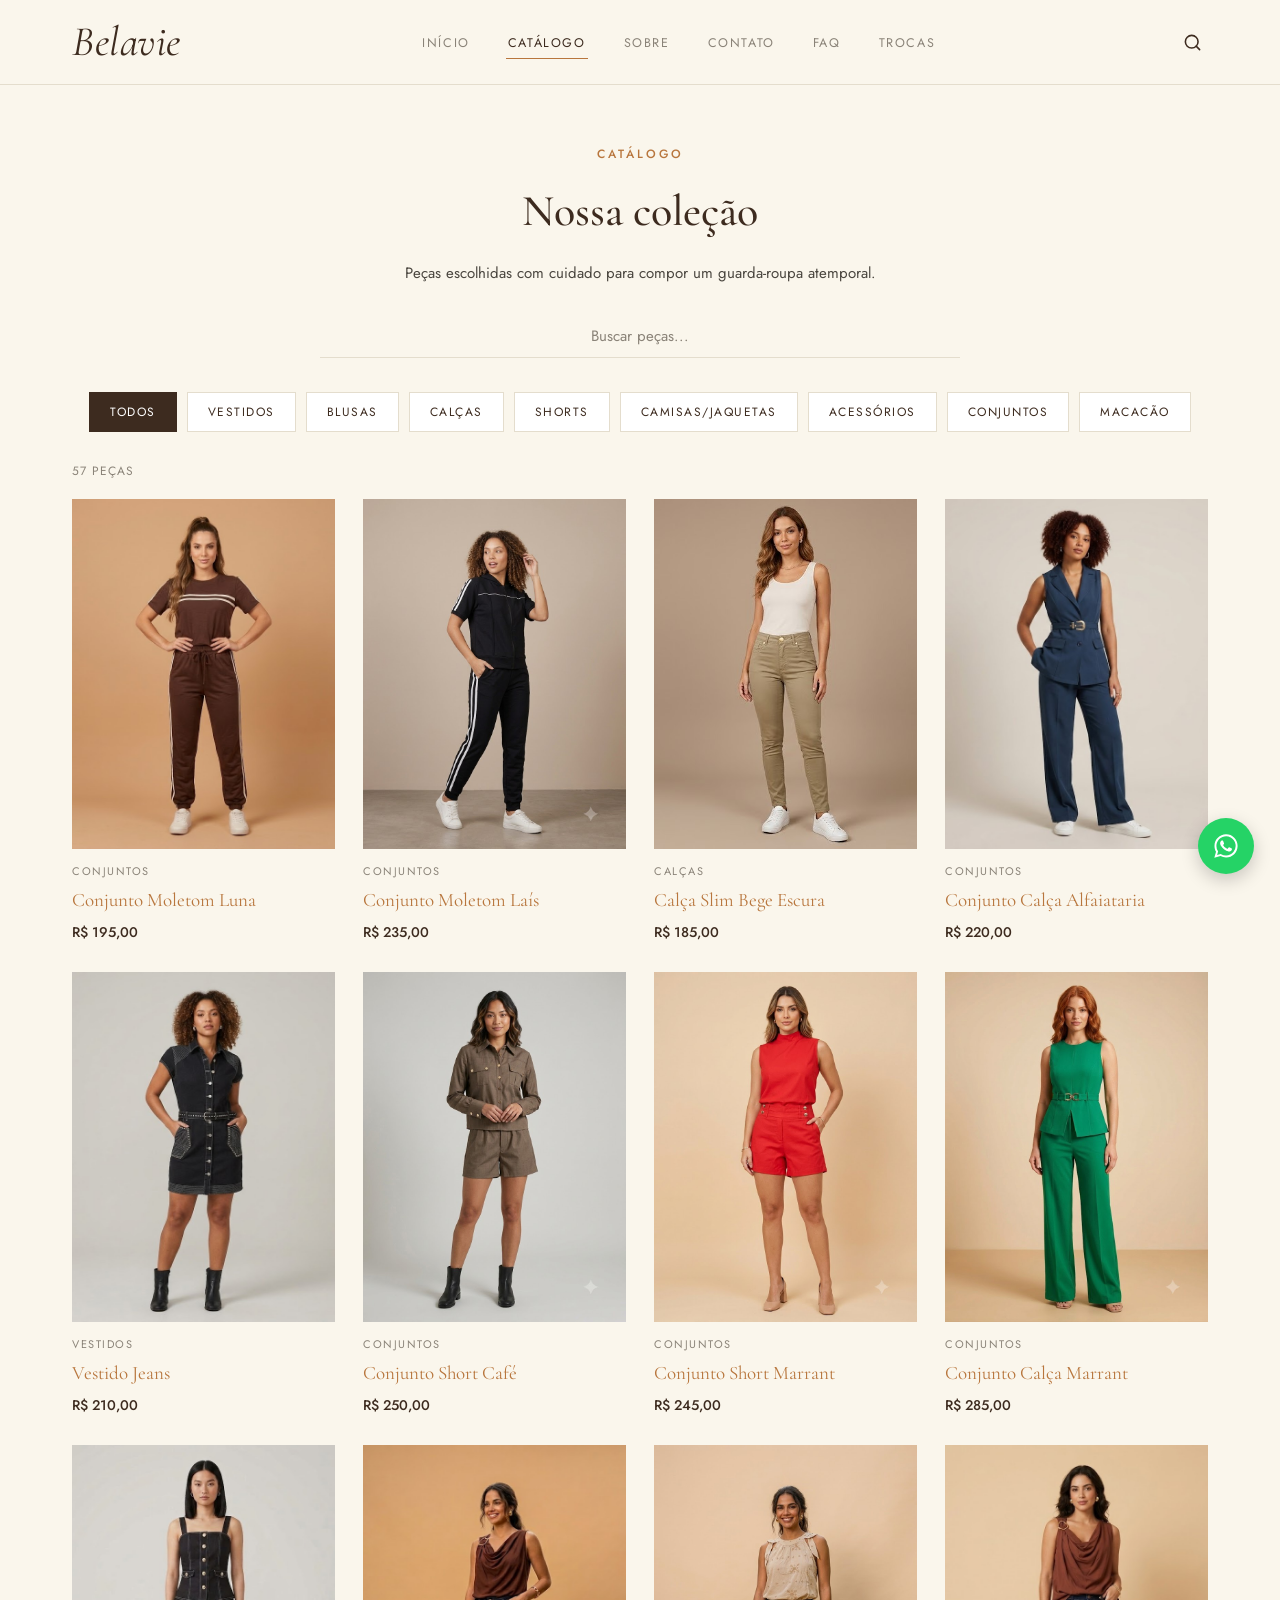
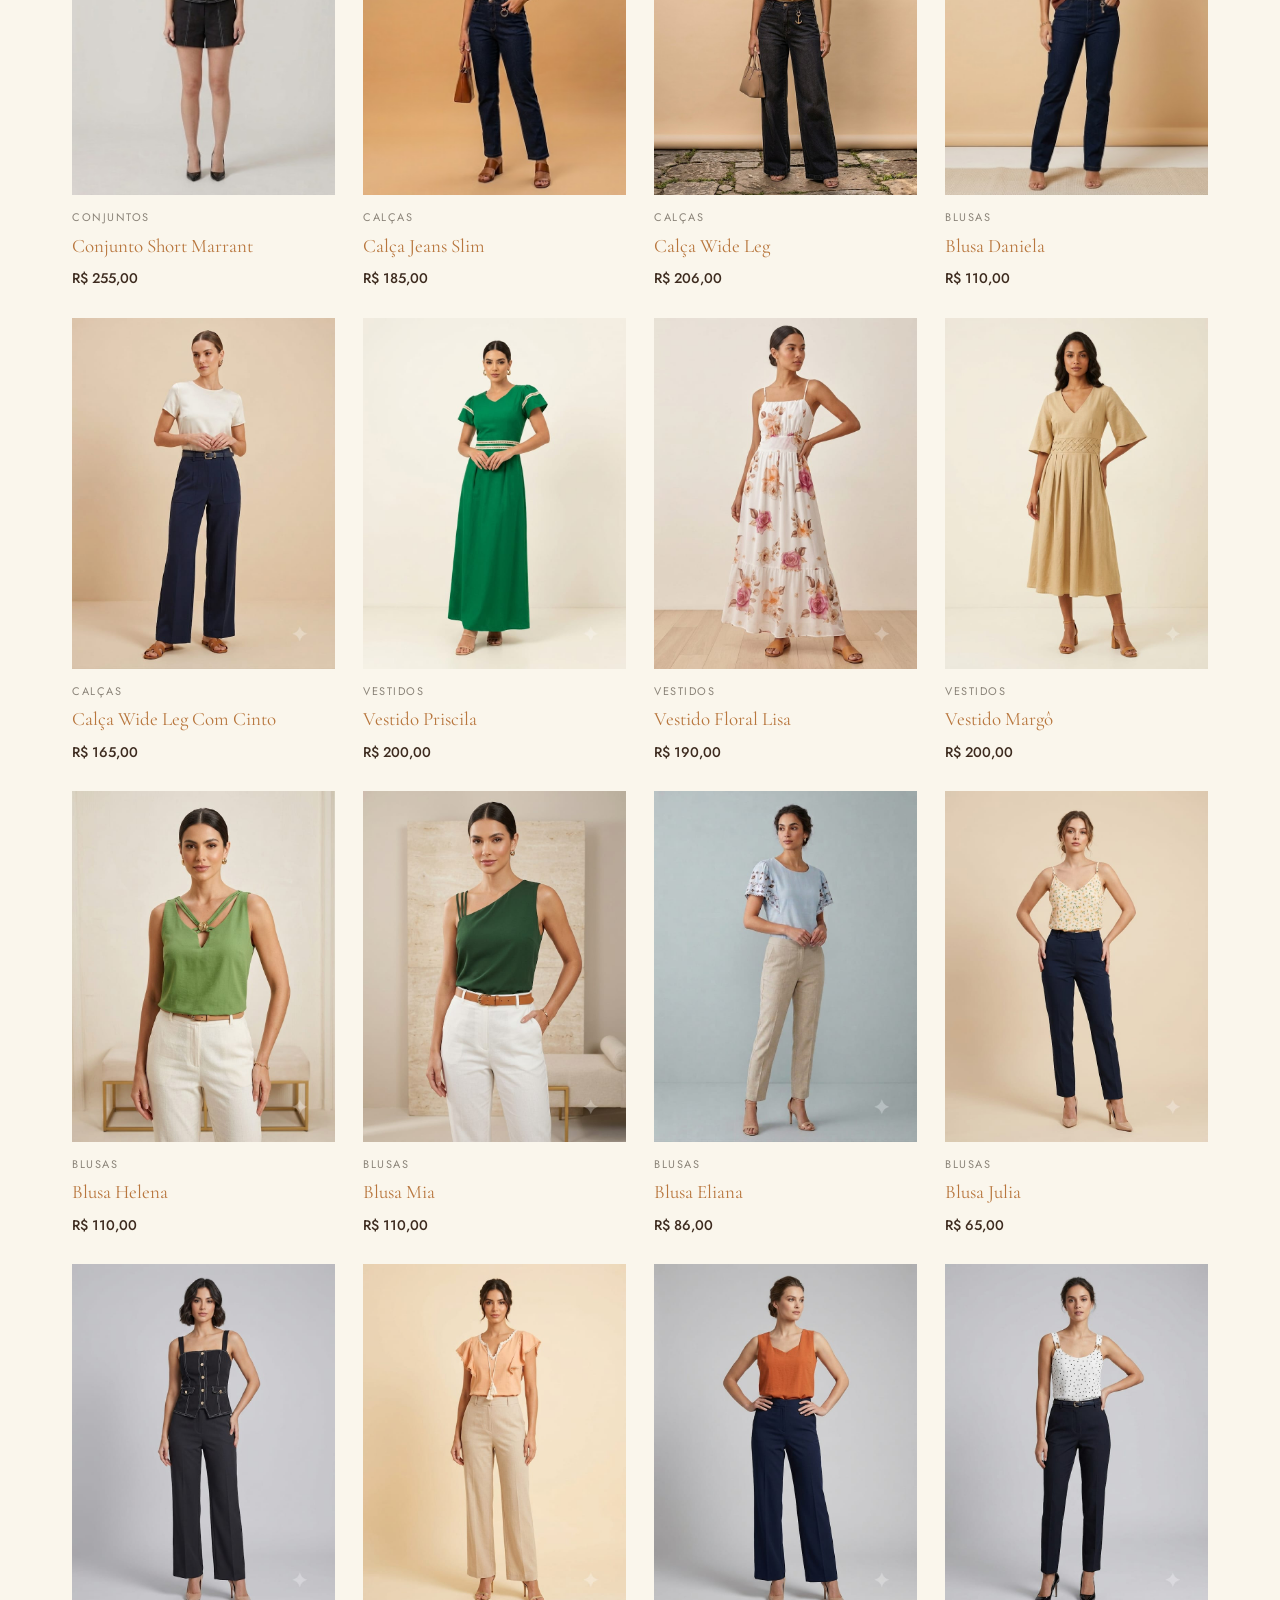
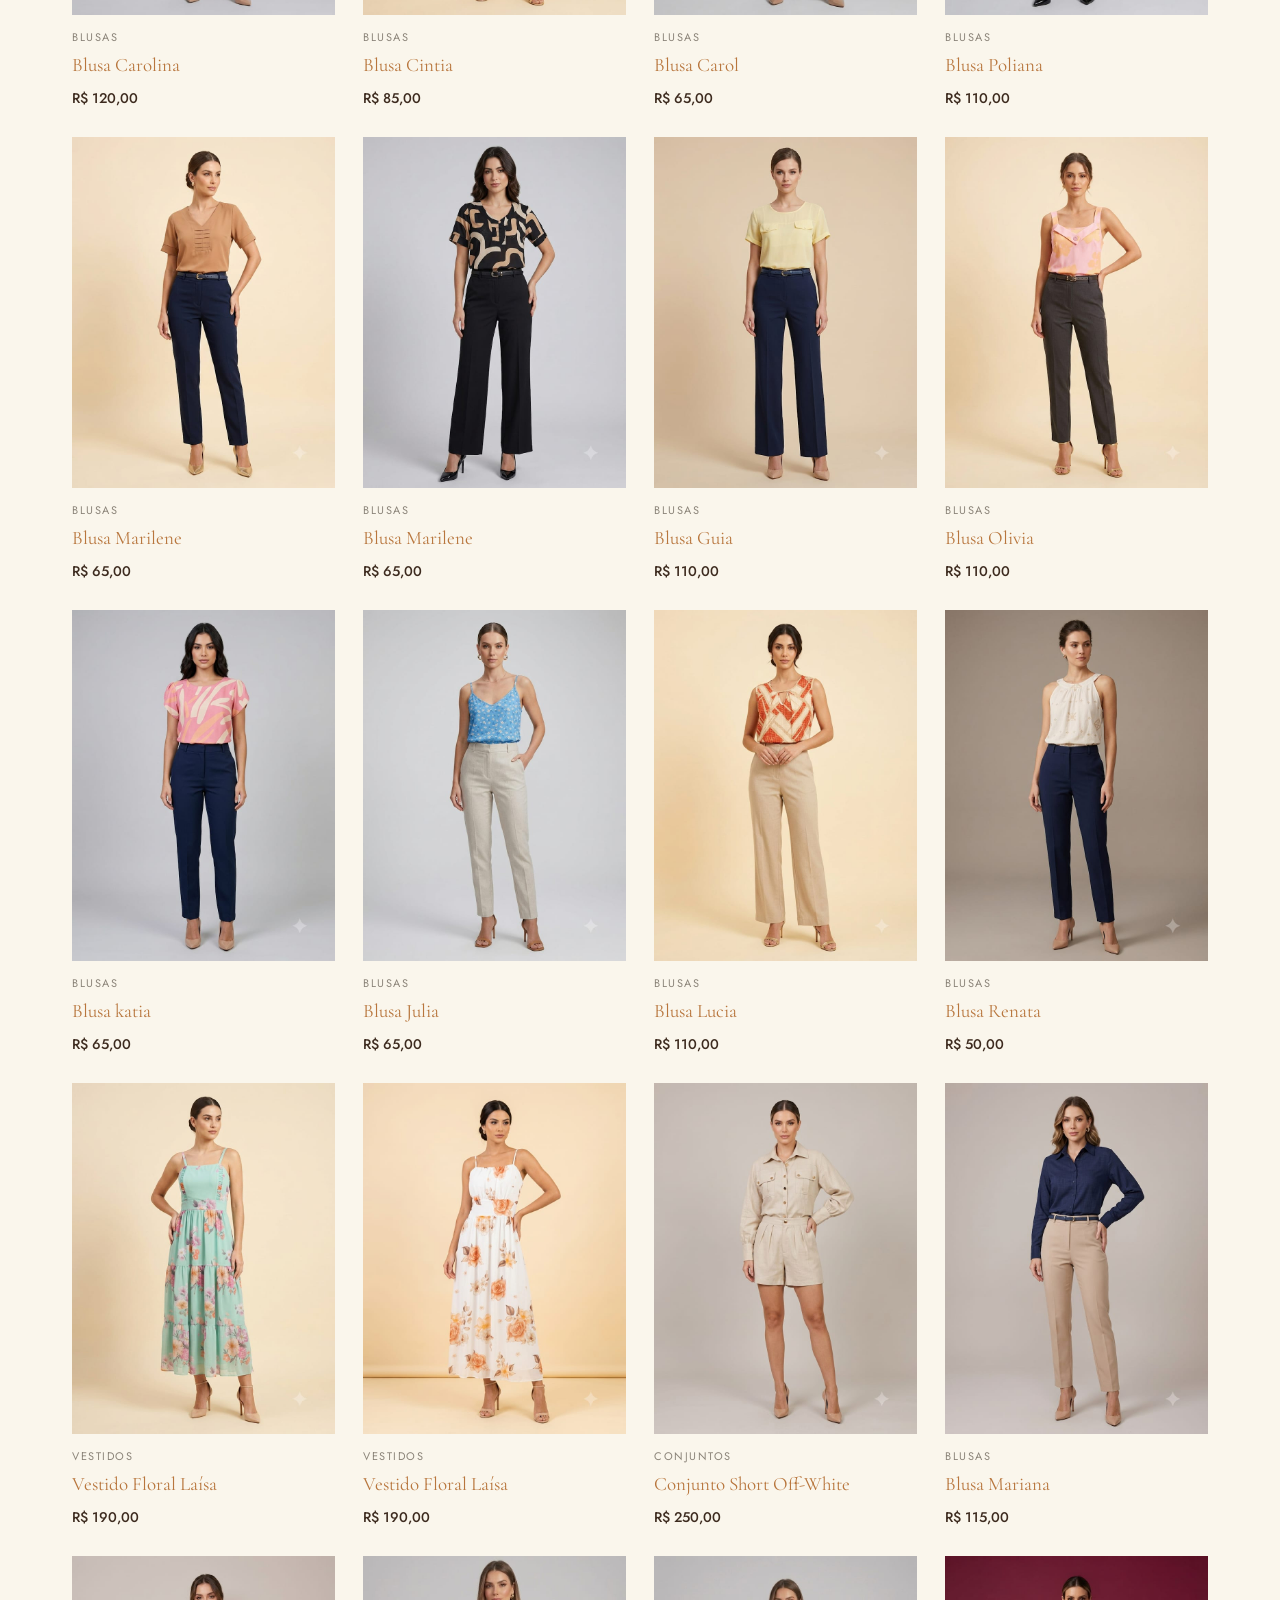
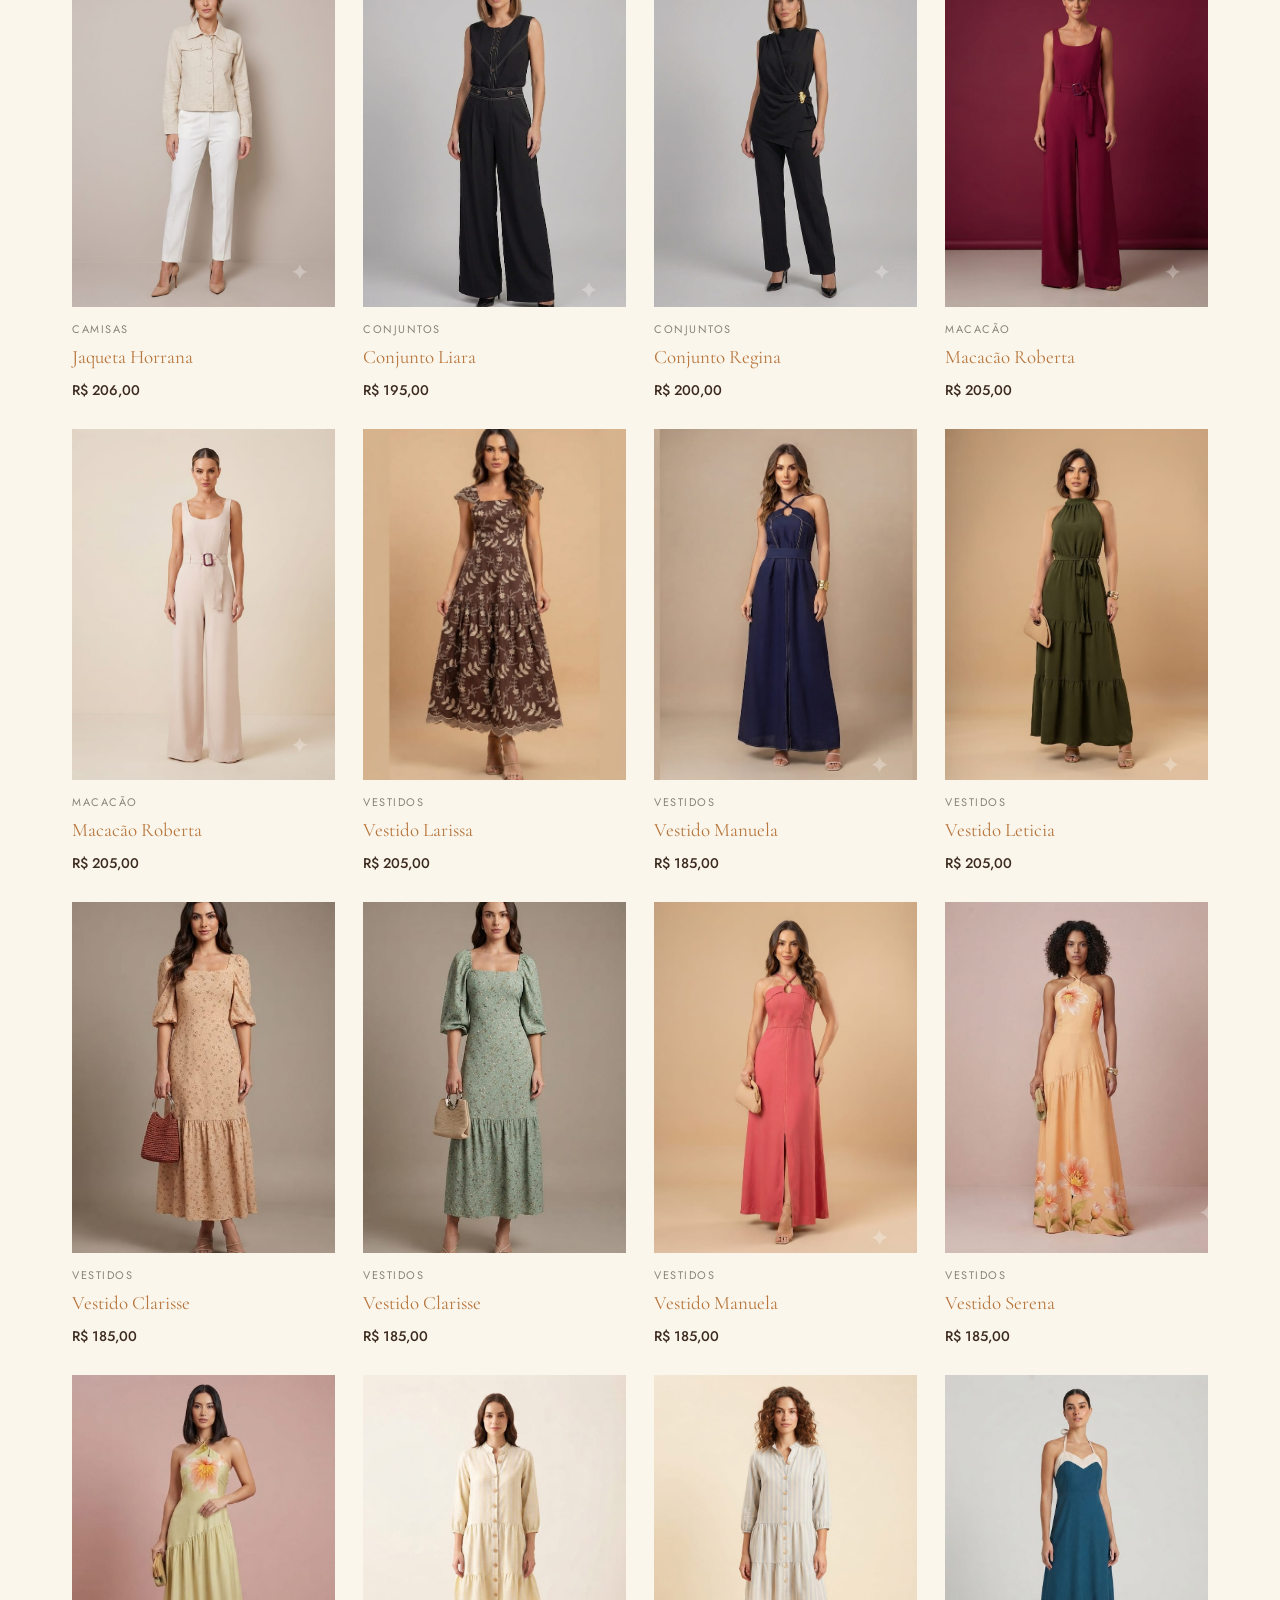
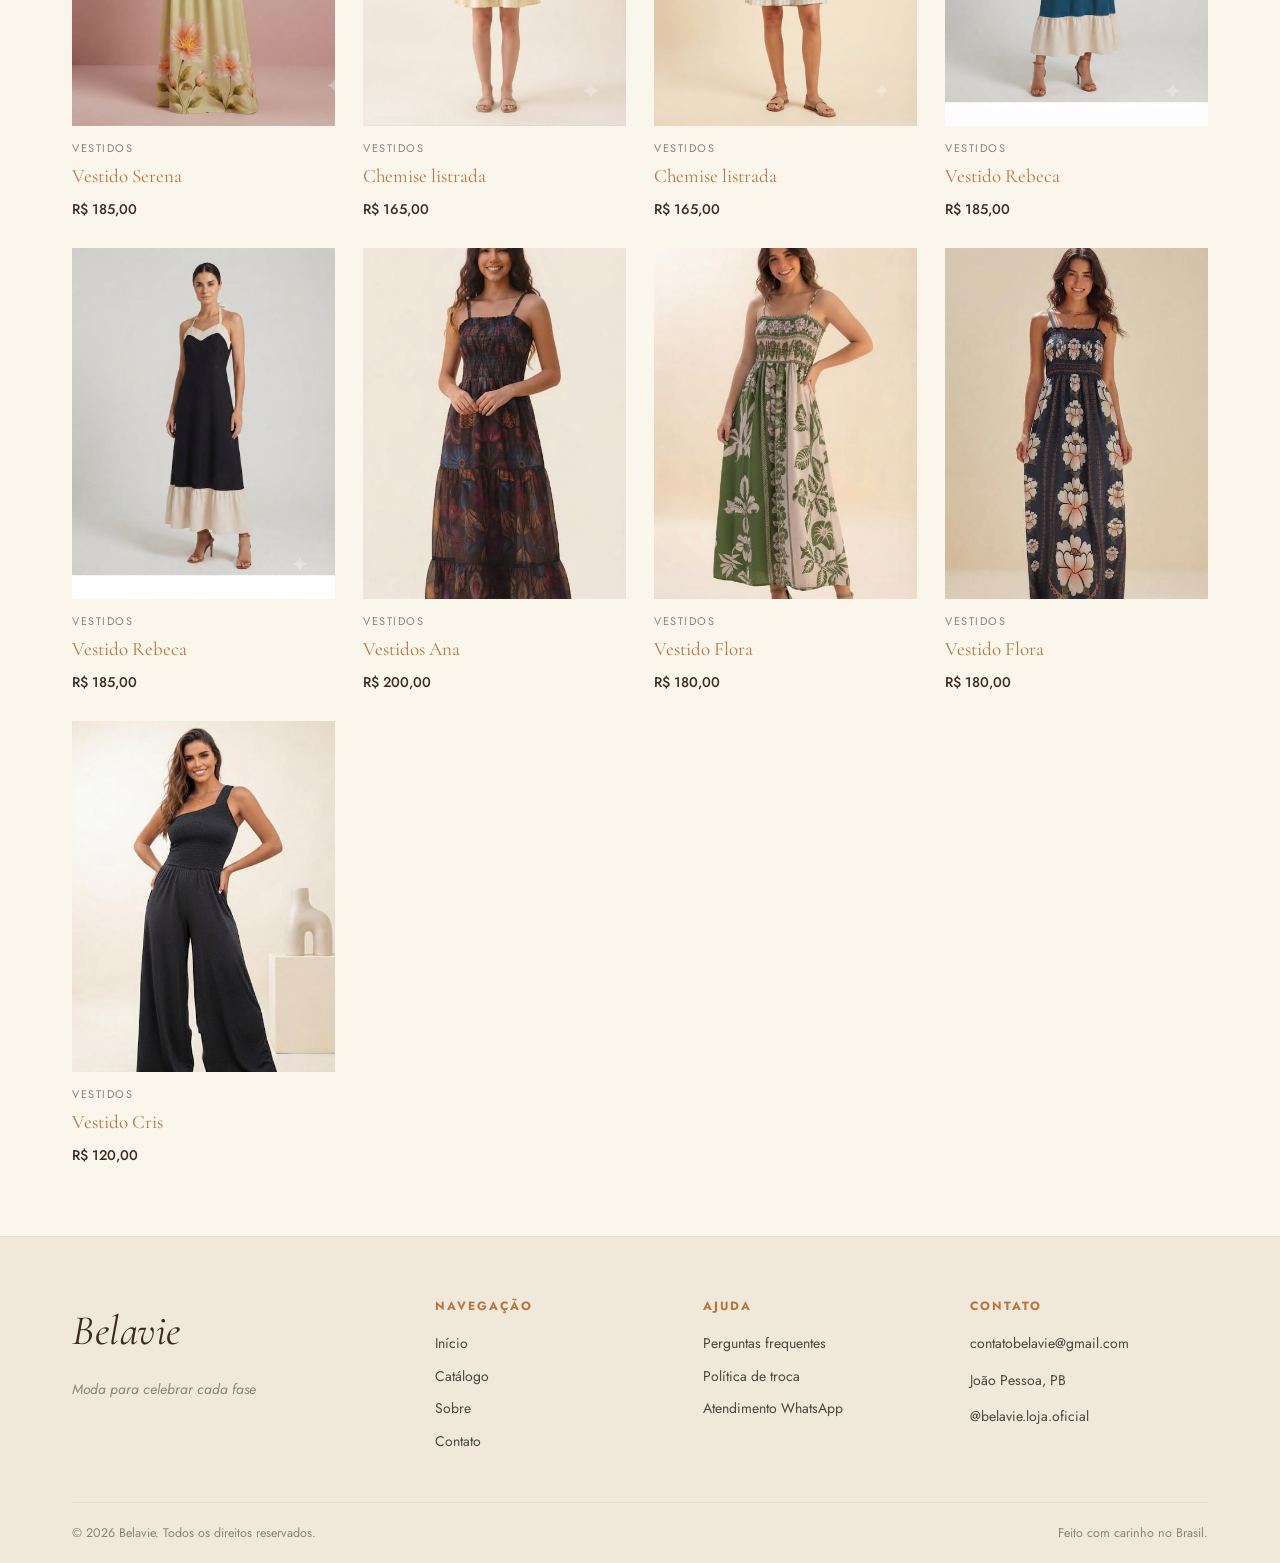
==== catalogo.html @ 3148b1b5 "first commit" ====
<!DOCTYPE html>
<html lang="pt-BR">
<head>
<meta charset="UTF-8">
<meta name="viewport" content="width=device-width, initial-scale=1.0">
<title>Catálogo — Belavie</title>
<link rel="preconnect" href="https://fonts.googleapis.com">
<link href="https://fonts.googleapis.com/css2?family=Cormorant+Garamond:ital,wght@0,400;0,500;0,600;1,400;1,500&family=Jost:wght@300;400;500;600&display=swap" rel="stylesheet">
<link rel="stylesheet" href="css/style.css">
</head>
<body>

<header class="site-header">
  <div class="container">
    <a href="index.html" class="logo">Belavie</a>
    <nav>
      <ul class="main-nav">
        <li><a href="index.html">Início</a></li>
        <li><a href="catalogo.html">Catálogo</a></li>
        <li><a href="sobre.html">Sobre</a></li>
        <li><a href="contato.html">Contato</a></li>
        <li><a href="faq.html">FAQ</a></li>
        <li><a href="trocas.html">Trocas</a></li>
      </ul>
    </nav>
    <div class="header-icons">
      <button class="icon-btn" aria-label="Buscar" onclick="document.getElementById('search-input').focus()">
        <svg width="19" height="19" viewBox="0 0 24 24" fill="none" stroke="currentColor" stroke-width="2" stroke-linecap="round"><circle cx="11" cy="11" r="8"/><line x1="21" y1="21" x2="16.65" y2="16.65"/></svg>
      </button>
      <button class="nav-toggle" aria-label="Menu">
        <svg width="22" height="22" viewBox="0 0 24 24" fill="none" stroke="currentColor" stroke-width="2" stroke-linecap="round"><line x1="3" y1="6" x2="21" y2="6"/><line x1="3" y1="12" x2="21" y2="12"/><line x1="3" y1="18" x2="21" y2="18"/></svg>
      </button>
    </div>
  </div>
</header>

<section class="page-head container">
  <span class="eyebrow">Catálogo</span>
  <h1>Nossa coleção</h1>
  <p>Peças escolhidas com cuidado para compor um guarda-roupa atemporal.</p>
</section>

<section class="container" style="padding-bottom:70px;">
  <div class="search-box">
    <input type="text" id="search-input" placeholder="Buscar peças...">
  </div>

  <div class="filter-row">
    <button class="filter-btn active" data-category="Todos">Todos</button>
    <button class="filter-btn" data-category="Vestidos">Vestidos</button>
    <button class="filter-btn" data-category="Blusas">Blusas</button>
    <button class="filter-btn" data-category="Calças">Calças</button>
    <button class="filter-btn" data-category="Shorts">Shorts</button>
    <button class="filter-btn" data-category="Camisas">Camisas/Jaquetas</button>
    <button class="filter-btn" data-category="Acessórios">Acessórios</button>
    <button class="filter-btn" data-category="Conjuntos">Conjuntos</button>
    <button class="filter-btn" data-category="Macacão">Macacão</button>
  </div>

  <div class="result-count" id="result-count">8 PEÇAS</div>
  <div class="product-grid" id="product-grid"></div>
</section>

<footer class="site-footer">
  <div class="container">
    <div class="footer-grid">
      <div>
        <span class="logo">Belavie</span>
        <p class="footer-tagline">Moda para celebrar cada fase</p>
      </div>
      <div class="footer-col">
        <h5>Navegação</h5>
        <a href="index.html">Início</a>
        <a href="catalogo.html">Catálogo</a>
        <a href="sobre.html">Sobre</a>
        <a href="contato.html">Contato</a>
      </div>
      <div class="footer-col">
        <h5>Ajuda</h5>
        <a href="faq.html">Perguntas frequentes</a>
        <a href="trocas.html">Política de troca</a>
        <a href="#" onclick="openWhatsApp('Olá! Preciso de atendimento.'); return false;">Atendimento WhatsApp</a>
      </div>
       <div class="footer-col">
        <h5>Contato</h5>
        <p>contatobelavie@gmail.com</p>
        <p>João Pessoa, PB</p>
        <p>@belavie.loja.oficial</p>
      </div>
    </div>
    <div class="footer-bottom">
      <span>© 2026 Belavie. Todos os direitos reservados.</span>
      <span>Feito com carinho no Brasil.</span>
    </div>
  </div>
</footer>

<a href="#" class="whatsapp-float" onclick="openWhatsApp('Olá! Vim pelo site da Belavie.'); return false;" aria-label="WhatsApp">
  <svg width="28" height="28" viewBox="0 0 24 24" fill="currentColor"><path d="M12.04 2C6.58 2 2.13 6.45 2.13 11.91c0 1.75.46 3.45 1.32 4.95L2 22l5.28-1.39a9.9 9.9 0 0 0 4.76 1.21h.01c5.46 0 9.91-4.45 9.91-9.91 0-2.65-1.03-5.14-2.9-7.01A9.82 9.82 0 0 0 12.04 2zm0 18.13h-.01a8.2 8.2 0 0 1-4.19-1.15l-.3-.18-3.13.82.84-3.05-.2-.31a8.22 8.22 0 1 1 6.99 3.87zm4.51-6.16c-.25-.12-1.47-.72-1.7-.81-.23-.08-.39-.12-.56.13-.17.25-.64.81-.78.97-.14.17-.29.19-.53.06-.25-.12-1.05-.39-2-1.23-.74-.66-1.24-1.47-1.39-1.72-.14-.25-.02-.38.11-.51.11-.11.25-.29.37-.43.12-.14.16-.25.25-.41.08-.17.04-.31-.02-.43-.06-.12-.56-1.36-.77-1.85-.2-.48-.41-.42-.56-.42h-.48c-.17 0-.43.06-.66.31-.23.25-.86.85-.86 2.07 0 1.22.89 2.4 1.01 2.56.12.17 1.76 2.69 4.26 3.77.6.26 1.06.41 1.43.53.6.19 1.14.16 1.57.1.48-.07 1.47-.6 1.68-1.18.21-.58.21-1.07.15-1.18-.06-.1-.23-.16-.48-.28z"/></svg>
</a>

<script src="js/products.js"></script>
<script src="js/script.js"></script>
<script>
  // Aplica filtro de categoria vindo pela URL (?cat=Vestidos), se houver
  const params = new URLSearchParams(window.location.search);
  const catParam = params.get("cat");
  if (catParam) {
    const btn = document.querySelector(`.filter-btn[data-category="${catParam}"]`);
    if (btn) btn.click();
  }
</script>
</body>
</html>
---- css/style.css ----
/* ===================================================
   Belavie — folha de estilos principal
   =================================================== */

:root {
  --bg-cream:        #faf6ec;
  --bg-cream-dark:   #f0e9db;
  --text-main:       #4a463f;
  --text-soft:       #8a8378;
  --brown-dark:      #3d2b1f;
  --brown-darker:    #2e1f16;
  --accent-gold:     #b8763d;
  --accent-gold-soft:#c98a4f;
  --line:            #e4ddcd;
  --white:           #ffffff;
  --whatsapp:        #25d366;

  --font-display: 'Cormorant Garamond', Georgia, 'Times New Roman', serif;
  --font-body: 'Jost', 'Helvetica Neue', Arial, sans-serif;
}

* { box-sizing: border-box; }

html { scroll-behavior: smooth; }

body {
  margin: 0;
  background: var(--bg-cream);
  color: var(--text-main);
  font-family: var(--font-body);
  font-size: 15px;
  line-height: 1.6;
  -webkit-font-smoothing: antialiased;
}

a { text-decoration: none; color: inherit; }

img { max-width: 100%; display: block; }

.container {
  max-width: 1200px;
  margin: 0 auto;
  padding: 0 32px;
}

/* ---------- Header ---------- */
.site-header {
  background: var(--bg-cream);
  border-bottom: 1px solid var(--line);
  position: sticky;
  top: 0;
  z-index: 50;
}

.site-header .container {
  display: flex;
  align-items: center;
  justify-content: space-between;
  height: 84px;
}

.logo {
  font-family: var(--font-display);
  font-size: 42px;
  font-style: italic;
  color: var(--brown-dark);
  letter-spacing: 0.5px;
}

.main-nav {
  display: flex;
  gap: 34px;
  list-style: none;
  margin: 0;
  padding: 0;
}

.main-nav a {
  font-size: 12.5px;
  letter-spacing: 1.6px;
  color: var(--text-soft);
  text-transform: uppercase;
  padding: 6px 2px;
  border-bottom: 1px solid transparent;
  transition: color .2s ease, border-color .2s ease;
}

.main-nav a:hover,
.main-nav a.active {
  color: var(--brown-dark);
  border-bottom-color: var(--accent-gold);
}

.header-icons {
  display: flex;
  align-items: center;
  gap: 20px;
  color: var(--brown-dark);
}

.icon-btn {
  background: none;
  border: none;
  cursor: pointer;
  color: var(--brown-dark);
  display: flex;
}

.nav-toggle {
  display: none;
  background: none;
  border: none;
  cursor: pointer;
  color: var(--brown-dark);
}

/* ---------- Eyebrow / labels ---------- */
.eyebrow {
  display: block;
  text-align: center;
  font-size: 12px;
  letter-spacing: 3px;
  color: var(--accent-gold);
  text-transform: uppercase;
  margin-bottom: 14px;
  font-weight: 500;
}

/* ---------- Buttons ---------- */
.btn {
  display: inline-flex;
  align-items: center;
  justify-content: center;
  gap: 8px;
  padding: 15px 30px;
  font-size: 12.5px;
  letter-spacing: 2px;
  text-transform: uppercase;
  border-radius: 2px;
  cursor: pointer;
  border: 1px solid transparent;
  transition: all .2s ease;
  font-family: var(--font-body);
}

.btn-primary {
  background: var(--brown-dark);
  color: var(--white);
  border-color: var(--brown-dark);
}
.btn-primary:hover { background: var(--brown-darker); }

.btn-outline {
  background: transparent;
  color: var(--brown-dark);
  border-color: var(--brown-dark);
}
.btn-outline:hover { background: var(--brown-dark); color: var(--white); }

/* ---------- Hero (home) ---------- */
.hero {
  display: grid;
  grid-template-columns: 1fr 1fr;
  align-items: center;
  gap: 40px;
  padding: 70px 0;
}

.hero-eyebrow {
  font-size: 12px;
  letter-spacing: 3px;
  color: var(--accent-gold);
  text-transform: uppercase;
  margin-bottom: 18px;
}

.hero h1 {
  font-family: var(--font-display);
  font-size: 56px;
  line-height: 1.15;
  margin: 0 0 22px;
  color: var(--brown-dark);
  font-weight: 500;
}

.hero h1 em {
  color: var(--accent-gold-soft);
  font-style: italic;
}

.hero p {
  color: var(--text-main);
  max-width: 460px;
  margin-bottom: 30px;
}

.hero-actions { display: flex; gap: 16px; flex-wrap: wrap; }

.hero-image {
  border-radius: 4px;
  overflow: hidden;
  aspect-ratio: 4/5;
  background: #e9ddc9;
}
.hero-image img { width: 100%; height: 100%; object-fit: cover; }

/* ---------- Feature strip ---------- */
.feature-strip {
  background: var(--bg-cream-dark);
  border-top: 1px solid var(--line);
  border-bottom: 1px solid var(--line);
}
.feature-strip .container {
  display: flex;
  justify-content: space-between;
  flex-wrap: wrap;
  gap: 18px;
  padding: 20px 32px;
  font-size: 13px;
  letter-spacing: 1px;
  color: var(--brown-dark);
  text-transform: uppercase;
}
.feature-strip .feature-item {
  display: flex;
  align-items: center;
  gap: 10px;
}
.feature-strip svg { color: var(--accent-gold); flex-shrink: 0; }

/* ---------- Section titles ---------- */
.section { padding: 70px 0; }
.section-header {
  display: flex;
  align-items: flex-end;
  justify-content: space-between;
  margin-bottom: 34px;
}
.section-header h2 {
  font-family: var(--font-display);
  font-size: 38px;
  color: var(--brown-dark);
  margin: 6px 0 0;
  font-weight: 500;
}
.section-eyebrow {
  font-size: 12px;
  letter-spacing: 3px;
  color: var(--accent-gold);
  text-transform: uppercase;
}
.section-link {
  font-size: 12.5px;
  letter-spacing: 1.5px;
  text-transform: uppercase;
  color: var(--brown-dark);
  border-bottom: 1px solid var(--brown-dark);
  padding-bottom: 2px;
  white-space: nowrap;
}

/* ---------- Category grid ---------- */
.category-grid {
  display: grid;
  grid-template-columns: repeat(6, 1fr);
  gap: 18px;
}
.category-card {
  background: var(--bg-cream-dark);
  border: 1px solid var(--line);
  aspect-ratio: 3/3.6;
  display: flex;
  align-items: center;
  justify-content: center;
  text-align: center;
  font-family: var(--font-display);
  font-size: 19px;
  color: var(--brown-dark);
  transition: background .2s ease, transform .2s ease;
}
.category-card:hover { background: var(--white); transform: translateY(-3px); }



/* ---------- Product grid ---------- */
.product-grid {
  display: grid;
  grid-template-columns: repeat(4, 1fr);
  gap: 28px;
}
.product-card { cursor: default; }
.product-image {
  aspect-ratio: 3/4;
  background: var(--bg-cream-dark);
  overflow: hidden;
  margin-bottom: 14px;
}
.product-image img {
  width: 100%; height: 100%; object-fit: cover;
  transition: transform .4s ease;
}
.product-card:hover .product-image img { transform: scale(1.05); }
.product-card:hover .product-image { transform: scale(1.03); }
.product-image { transition: transform .4s ease; }

.ph-a { background: linear-gradient(155deg, #efe6d4, #d8c6a8); }
.ph-b { background: linear-gradient(155deg, #f5f0e6, #e3d8c2); }
.ph-c { background: linear-gradient(155deg, #c97a49, #8a4a26); }
.ph-d { background: linear-gradient(155deg, #e6d3ae, #c9a875); }
.ph-e { background: linear-gradient(155deg, #f3e6d0, #d9b98a); }
.ph-f { background: linear-gradient(155deg, #8a4a30, #5c2f1c); }
.ph-g { background: linear-gradient(155deg, #ded0b0, #cbb589); }
.ph-h { background: linear-gradient(155deg, #d9713f, #a84a24); }
.product-cat {
  font-size: 11px;
  letter-spacing: 1.5px;
  text-transform: uppercase;
  color: var(--text-soft);
  margin-bottom: 4px;
}
.product-name {
  font-family: var(--font-display);
  font-size: 19px;
  color: var(--accent-gold);
  margin-bottom: 6px;
}
.product-price {
  font-size: 14px;
  color: var(--brown-dark);
  font-weight: 500;
}

/* ---------- Instagram CTA ---------- */
.instagram-box {
  border: 1px solid var(--line);
  padding: 60px 30px;
  text-align: center;
  max-width: 780px;
  margin: 0 auto;
}
.instagram-box svg { color: var(--accent-gold); margin-bottom: 10px; }
.instagram-box h3 {
  font-family: var(--font-display);
  font-size: 30px;
  color: var(--brown-dark);
  margin: 0 0 12px;
}
.instagram-box p {
  color: var(--text-main);
  max-width: 420px;
  margin: 0 auto 26px;
}

/* ---------- Page header (interior pages) ---------- */
.page-head {
  text-align: center;
  padding: 60px 0 30px;
}
.page-head .eyebrow { margin-bottom: 12px; }
.page-head h1 {
  font-family: var(--font-display);
  font-size: 44px;
  color: var(--brown-dark);
  margin: 0 0 14px;
  font-weight: 500;
}
.page-head p {
  color: var(--text-main);
  max-width: 560px;
  margin: 0 auto;
}

/* ---------- Catalog filters ---------- */
.search-box { max-width: 640px; margin: 0 auto 34px; }
.search-box input {
  width: 100%;
  border: none;
  border-bottom: 1px solid var(--line);
  background: transparent;
  padding: 10px 4px;
  font-size: 15px;
  color: var(--text-main);
  text-align: center;
  font-family: var(--font-body);
}
.search-box input:focus { outline: none; border-bottom-color: var(--accent-gold); }
.search-box input::placeholder { color: var(--text-soft); }

.filter-row {
  display: flex;
  justify-content: center;
  gap: 10px;
  flex-wrap: wrap;
  margin-bottom: 30px;
}
.filter-btn {
  padding: 10px 20px;
  font-size: 12px;
  letter-spacing: 1.5px;
  text-transform: uppercase;
  border: 1px solid var(--line);
  background: var(--white);
  color: var(--brown-dark);
  cursor: pointer;
  transition: all .2s ease;
  font-family: var(--font-body);
}
.filter-btn:hover { border-color: var(--brown-dark); }
.filter-btn.active {
  background: var(--brown-dark);
  border-color: var(--brown-dark);
  color: var(--white);
}

.result-count {
  font-size: 12px;
  letter-spacing: 1px;
  color: var(--text-soft);
  text-transform: uppercase;
  margin-bottom: 18px;
}

/* ---------- About page ---------- */
.about-grid {
  display: grid;
  grid-template-columns: 1fr 1fr;
  gap: 60px;
  align-items: center;
  padding: 40px 0 70px;
}
.about-grid img { border-radius: 4px; aspect-ratio: 4/3; object-fit: cover; }
.about-grid h2 {
  font-family: var(--font-display);
  font-size: 36px;
  color: var(--brown-dark);
  margin: 4px 0 22px;
  line-height: 1.2;
}
.about-grid h2 em { color: var(--accent-gold-soft); font-style: italic; }
.about-grid p { margin-bottom: 18px; color: var(--text-main); }

.values-strip {
  background: var(--bg-cream-dark);
  border-top: 1px solid var(--line);
  border-bottom: 1px solid var(--line);
  padding: 50px 0;
}
.values-grid {
  display: grid;
  grid-template-columns: repeat(3, 1fr);
  gap: 40px;
  text-align: center;
}
.values-grid h3 {
  font-family: var(--font-display);
  color: var(--accent-gold);
  font-size: 22px;
  margin-bottom: 10px;
}
.values-grid p { color: var(--text-main); font-size: 14px; }

/* ---------- Contact page ---------- */
.contact-grid {
  display: grid;
  grid-template-columns: 1fr 1.3fr;
  gap: 30px;
  padding-bottom: 70px;
}
.contact-cards { display: flex; flex-direction: column; gap: 16px; }
.contact-card {
  border: 1px solid var(--line);
  padding: 20px 22px;
  display: flex;
  gap: 14px;
  align-items: flex-start;
}
.contact-card svg { color: var(--accent-gold); flex-shrink: 0; margin-top: 2px; }
.contact-card h4 {
  font-family: var(--font-display);
  color: var(--accent-gold);
  font-size: 17px;
  margin: 0 0 4px;
  font-weight: 600;
}
.contact-card p { margin: 0; color: var(--text-main); font-size: 14px; }

.contact-form {
  background: var(--bg-cream-dark);
  border: 1px solid var(--line);
  padding: 30px;
}
.contact-form h4 {
  font-family: var(--font-display);
  font-size: 20px;
  color: var(--brown-dark);
  margin: 0 0 20px;
}
.form-group { margin-bottom: 22px; }
.form-group label {
  display: block;
  font-size: 11px;
  letter-spacing: 1.5px;
  text-transform: uppercase;
  color: var(--text-soft);
  margin-bottom: 8px;
}
.form-group input,
.form-group textarea {
  width: 100%;
  border: none;
  border-bottom: 1px solid var(--line);
  background: transparent;
  padding: 8px 2px;
  font-size: 14px;
  color: var(--text-main);
  font-family: var(--font-body);
  resize: none;
}
.form-group textarea { min-height: 90px; }
.form-group input:focus,
.form-group textarea:focus { outline: none; border-bottom-color: var(--accent-gold); }

/* ---------- FAQ ---------- */
.faq-list { border-top: 1px solid var(--line); margin-bottom: 60px; }
.faq-item { border-bottom: 1px solid var(--line); }
.faq-question {
  width: 100%;
  text-align: left;
  background: none;
  border: none;
  padding: 22px 4px;
  display: flex;
  justify-content: space-between;
  align-items: center;
  cursor: pointer;
  font-family: var(--font-display);
  font-size: 18px;
  color: var(--accent-gold);
}
.faq-question svg { transition: transform .2s ease; color: var(--accent-gold); flex-shrink: 0; }
.faq-item.open .faq-question svg { transform: rotate(180deg); }
.faq-answer {
  max-height: 0;
  overflow: hidden;
  transition: max-height .25s ease;
  color: var(--text-main);
  font-size: 14.5px;
}
.faq-item.open .faq-answer { max-height: 300px; }
.faq-answer-inner { padding: 0 4px 22px; }

/* ---------- Policy page ---------- */
.policy-page { padding: 40px 0 70px; max-width: 760px; margin: 0 auto; }
.policy-page h1 {
  font-family: var(--font-display);
  font-size: 40px;
  color: var(--brown-dark);
  margin-bottom: 30px;
}
.policy-page h3 {
  font-family: var(--font-display);
  font-size: 20px;
  color: var(--accent-gold);
  margin: 34px 0 10px;
}
.policy-page p { margin: 0 0 8px; }
.policy-page strong { color: var(--brown-dark); }
.policy-page ul { margin: 10px 0; padding-left: 20px; }
.policy-page li { margin-bottom: 6px; }
.policy-page ol { padding-left: 20px; }
.policy-page ol li { margin-bottom: 10px; }
.policy-actions { display: flex; gap: 16px; margin-top: 34px; flex-wrap: wrap; }
hr.policy-divider { border: none; border-top: 1px solid var(--line); margin: 30px 0; }

/* ---------- Footer ---------- */
.site-footer {
  background: var(--bg-cream-dark);
  border-top: 1px solid var(--line);
  padding: 60px 0 20px;
}
.footer-grid {
  display: grid;
  grid-template-columns: 1.4fr 1fr 1fr 1fr;
  gap: 30px;
  padding-bottom: 40px;
}
.footer-grid .logo { display: block; margin-bottom: 10px; }
.footer-tagline { font-style: italic; color: var(--text-soft); font-size: 14px; }
.footer-col h5 {
  font-size: 12px;
  letter-spacing: 2px;
  text-transform: uppercase;
  color: var(--accent-gold);
  margin: 0 0 16px;
}
.footer-col a, .footer-col p {
  display: block;
  color: var(--text-main);
  font-size: 14px;
  margin-bottom: 10px;
}
.footer-col a:hover { color: var(--accent-gold); }
.footer-bottom {
  border-top: 1px solid var(--line);
  padding-top: 20px;
  display: flex;
  justify-content: space-between;
  font-size: 12.5px;
  color: var(--text-soft);
  flex-wrap: wrap;
  gap: 8px;
}

/* ---------- WhatsApp floating button ---------- */
.whatsapp-float {
  position: fixed;
  bottom: 26px;
  right: 26px;
  width: 56px;
  height: 56px;
  border-radius: 50%;
  background: var(--whatsapp);
  display: flex;
  align-items: center;
  justify-content: center;
  color: white;
  box-shadow: 0 6px 18px rgba(0,0,0,0.2);
  z-index: 60;
  transition: transform .2s ease;
}
.whatsapp-float:hover { transform: scale(1.08); }

/* ---------- Responsive ---------- */
@media (max-width: 900px) {
  .hero { grid-template-columns: 1fr; }
  .hero h1 { font-size: 40px; }
  .about-grid { grid-template-columns: 1fr; }
  .about-grid img { order: -1; }
  .contact-grid { grid-template-columns: 1fr; }
  .category-grid { grid-template-columns: repeat(3, 1fr); }
  .product-grid { grid-template-columns: repeat(2, 1fr); }
  .values-grid { grid-template-columns: 1fr; gap: 30px; }
  .footer-grid { grid-template-columns: 1fr 1fr; }
}

@media (max-width: 640px) {
  .main-nav { display: none; }
  .nav-toggle { display: block; }
  .site-header.nav-open .main-nav {
    display: flex;
    flex-direction: column;
    position: absolute;
    top: 84px;
    left: 0;
    right: 0;
    background: var(--bg-cream);
    border-bottom: 1px solid var(--line);
    padding: 20px 32px;
    gap: 18px;
  }
  .category-grid { grid-template-columns: repeat(2, 1fr); }
  .product-grid { grid-template-columns: 1fr 1fr; }
  .section-header { flex-direction: column; align-items: flex-start; gap: 10px; }
  .footer-grid { grid-template-columns: 1fr; }
  .footer-bottom { flex-direction: column; }
}

/* ---------- Carrossel de imagens ---------- */
.hero-carousel {
  position: relative;
  border-radius: 4px;
  overflow: hidden;
  aspect-ratio: 3/4;
  background: #e9ddc9;
}

.carousel-track {
  display: flex;
  height: 100%;
  transition: transform .5s ease;
}

.carousel-slide {
  min-width: 100%;
  height: 100%;
  flex-shrink: 0;
}

.slide-bg {
  width: 100%;
  height: 100%;
  position: relative; 
  display: flex;
  align-items: flex-end;
  justify-content: flex-start;
  padding: 24px;
}

.slide-bg img {
  width: 100%;
  height: 100%;
  object-fit: cover;
  position: absolute;
  inset: 0;
}

.slide-caption {
  font-family: var(--font-display);
  font-style: italic;
  font-size: 22px;
  color: var(--brown-dark);
  background: rgba(250, 246, 236, 0.75);
  padding: 8px 18px;
  border-radius: 2px;
}

.carousel-arrow {
  position: absolute;
  top: 50%;
  transform: translateY(-50%);
  width: 42px;
  height: 42px;
  border-radius: 50%;
  border: none;
  background: rgba(250, 246, 236, 0.85);
  color: var(--brown-dark);
  display: flex;
  align-items: center;
  justify-content: center;
  cursor: pointer;
  transition: background .2s ease, transform .2s ease;
  z-index: 5;
}
.carousel-arrow:hover { background: #fff; transform: translateY(-50%) scale(1.06); }
.carousel-arrow.prev { left: 14px; }
.carousel-arrow.next { right: 14px; }

.carousel-dots {
  position: absolute;
  bottom: 18px;
  left: 0;
  right: 0;
  display: flex;
  justify-content: center;
  gap: 8px;
  z-index: 5;
}

.carousel-dot {
  width: 8px;
  height: 8px;
  border-radius: 50%;
  background: rgba(255,255,255,0.55);
  border: none;
  cursor: pointer;
  padding: 0;
  transition: background .2s ease, transform .2s ease;
}
.carousel-dot.active {
  background: #fff;
  transform: scale(1.3);
}

@media (max-width: 640px) {
  .carousel-arrow { width: 34px; height: 34px; }
  .slide-caption { font-size: 17px; padding: 6px 14px; }
}
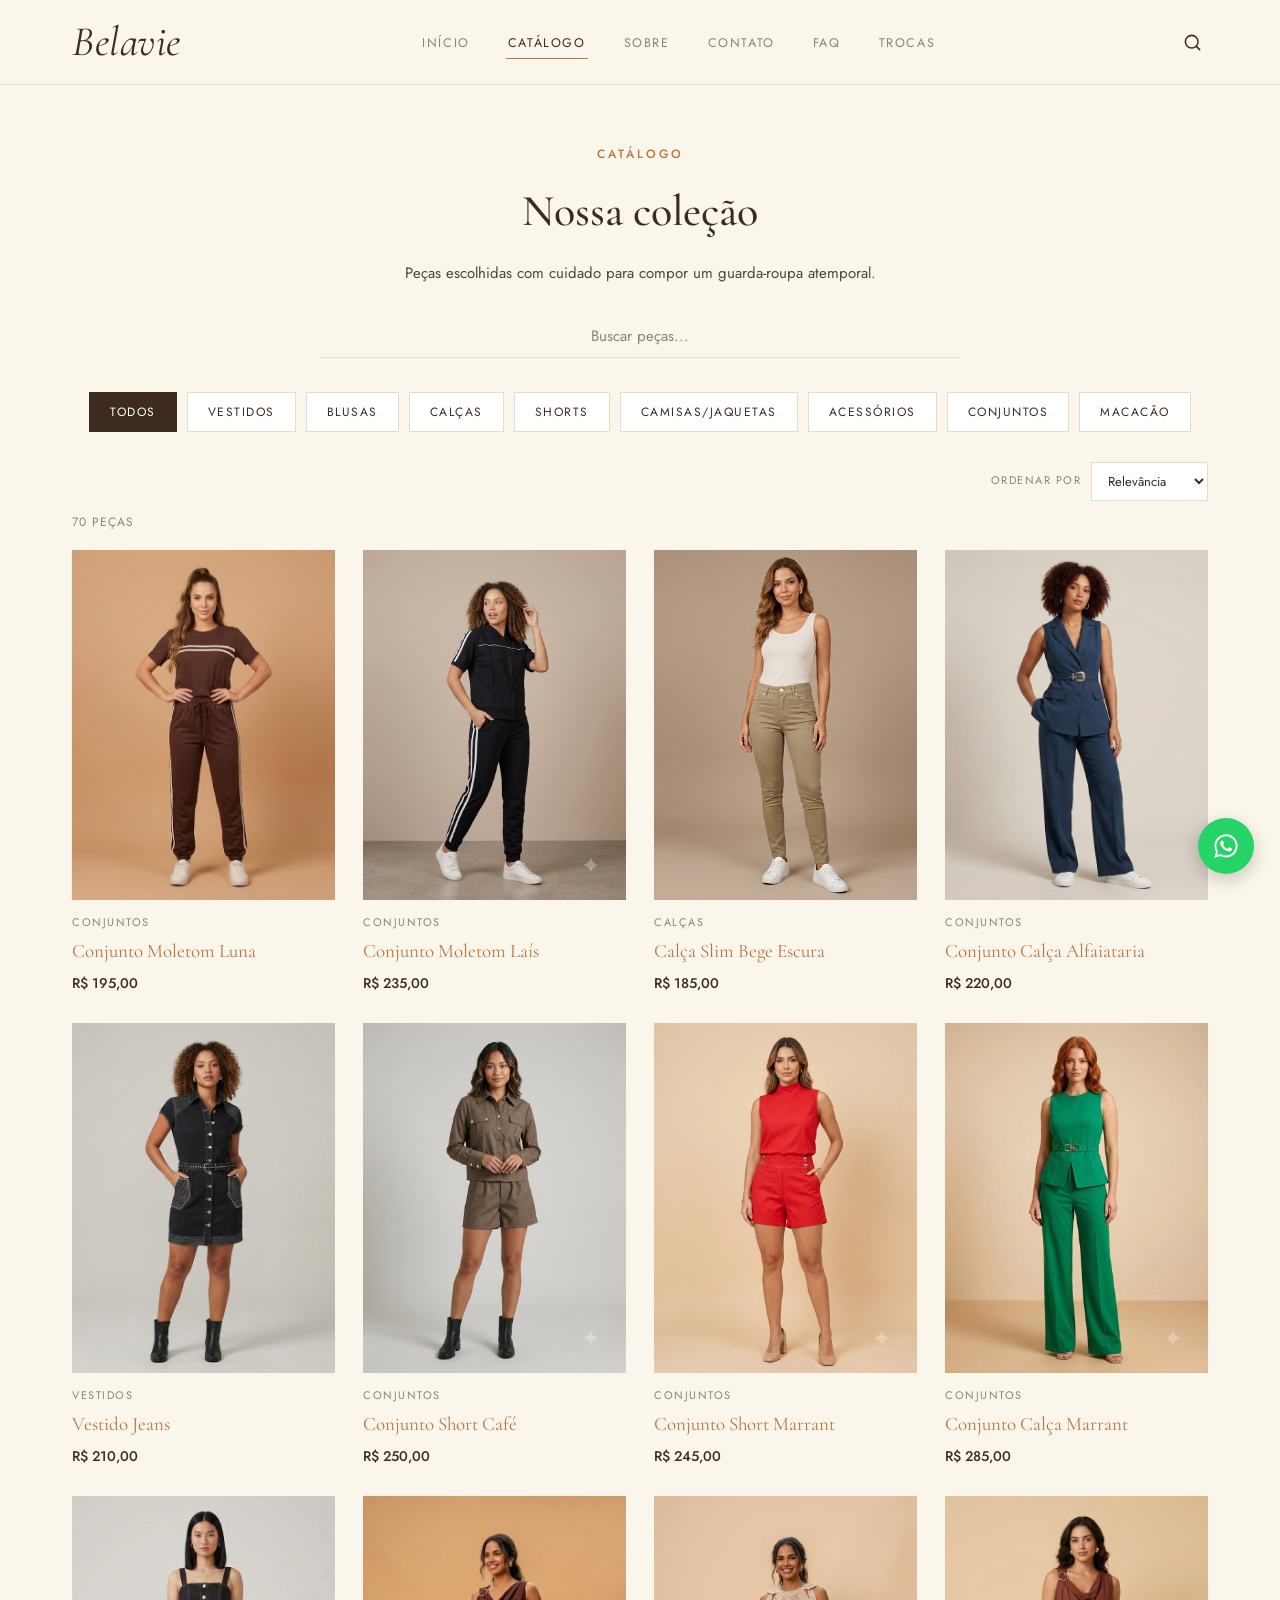
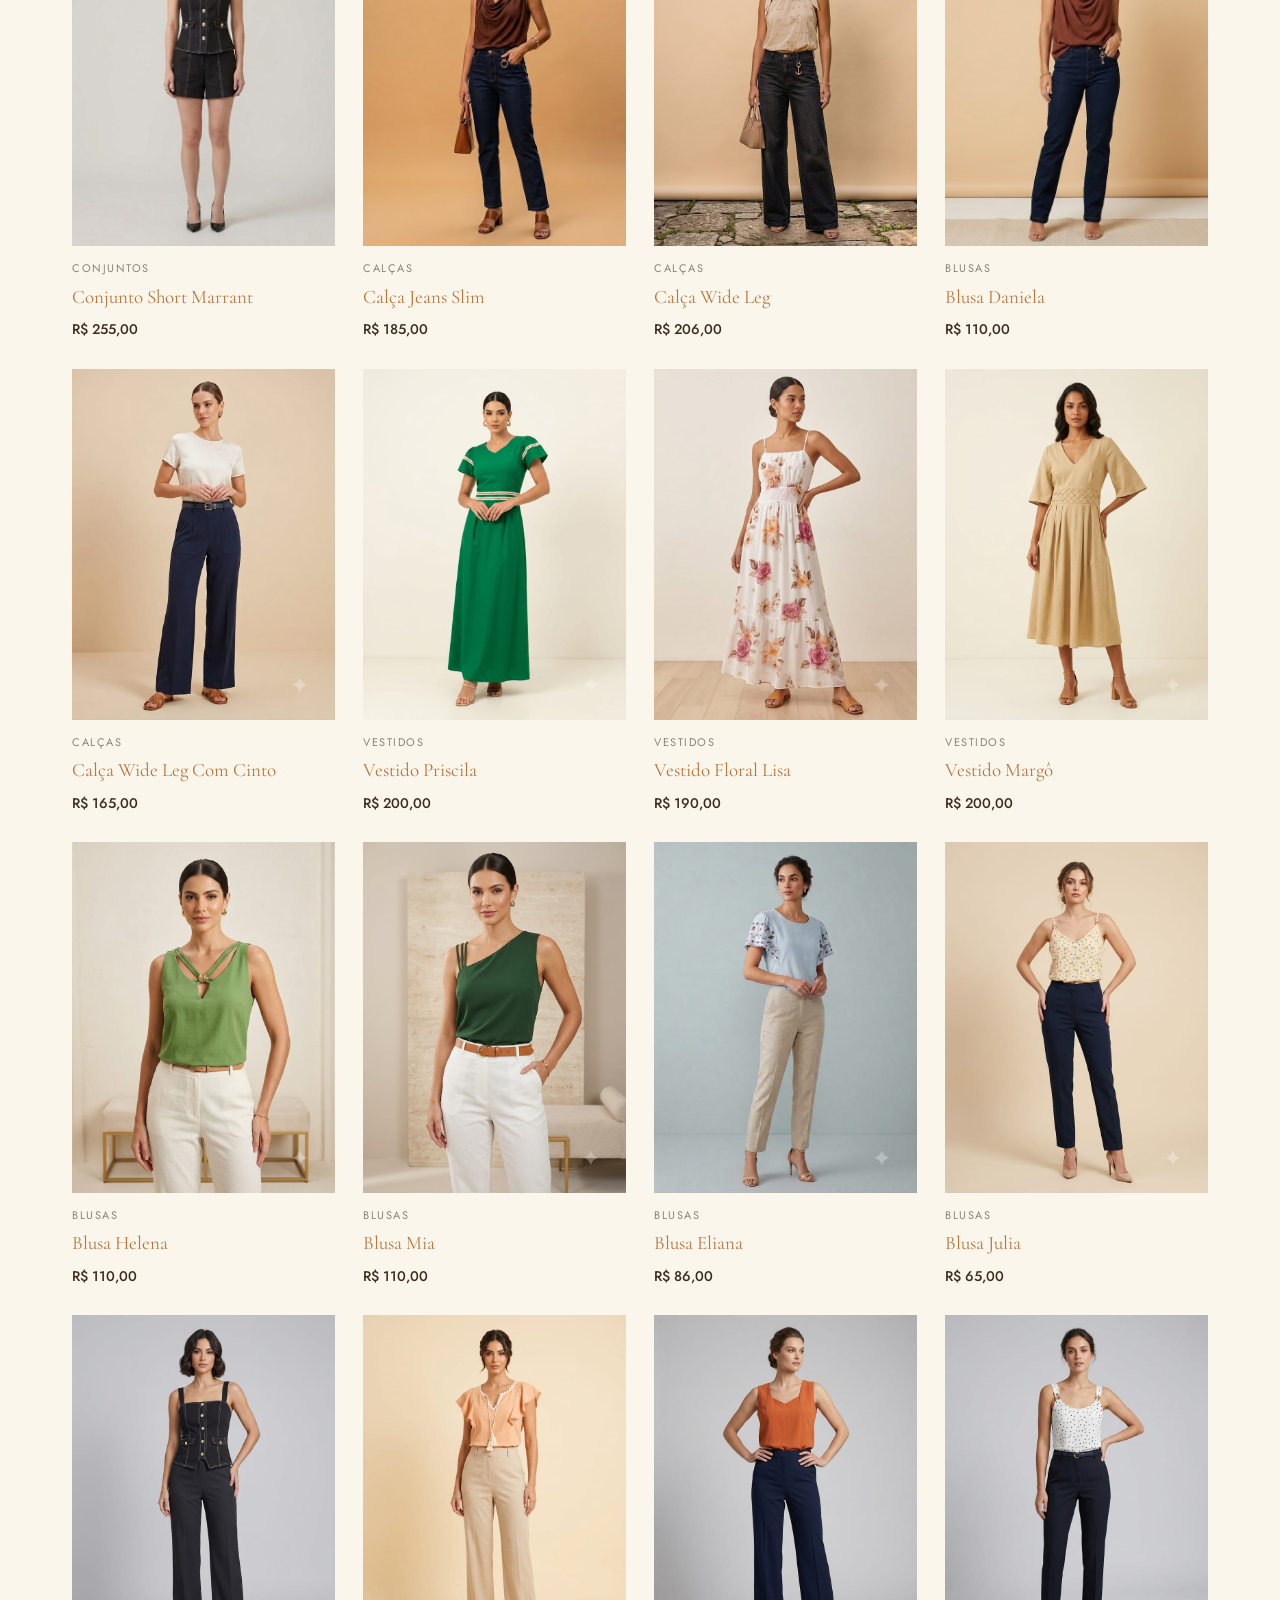
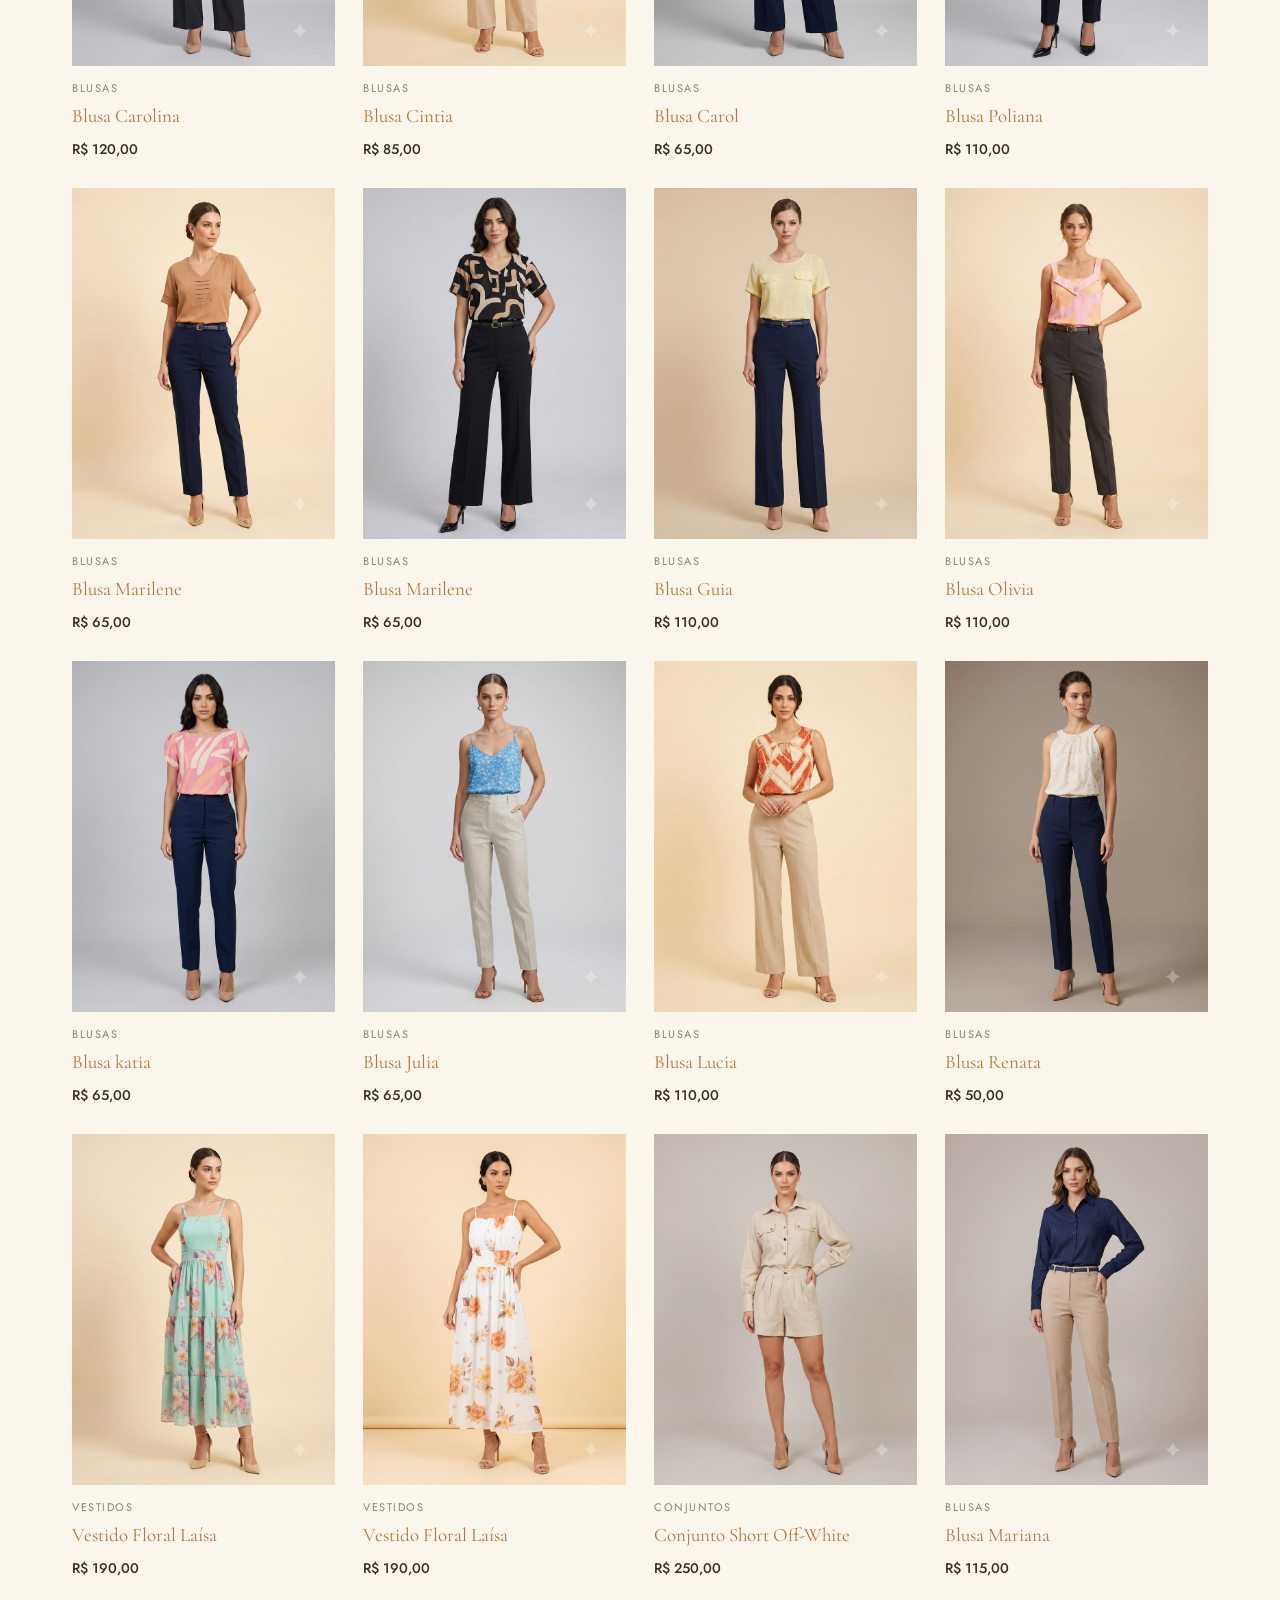
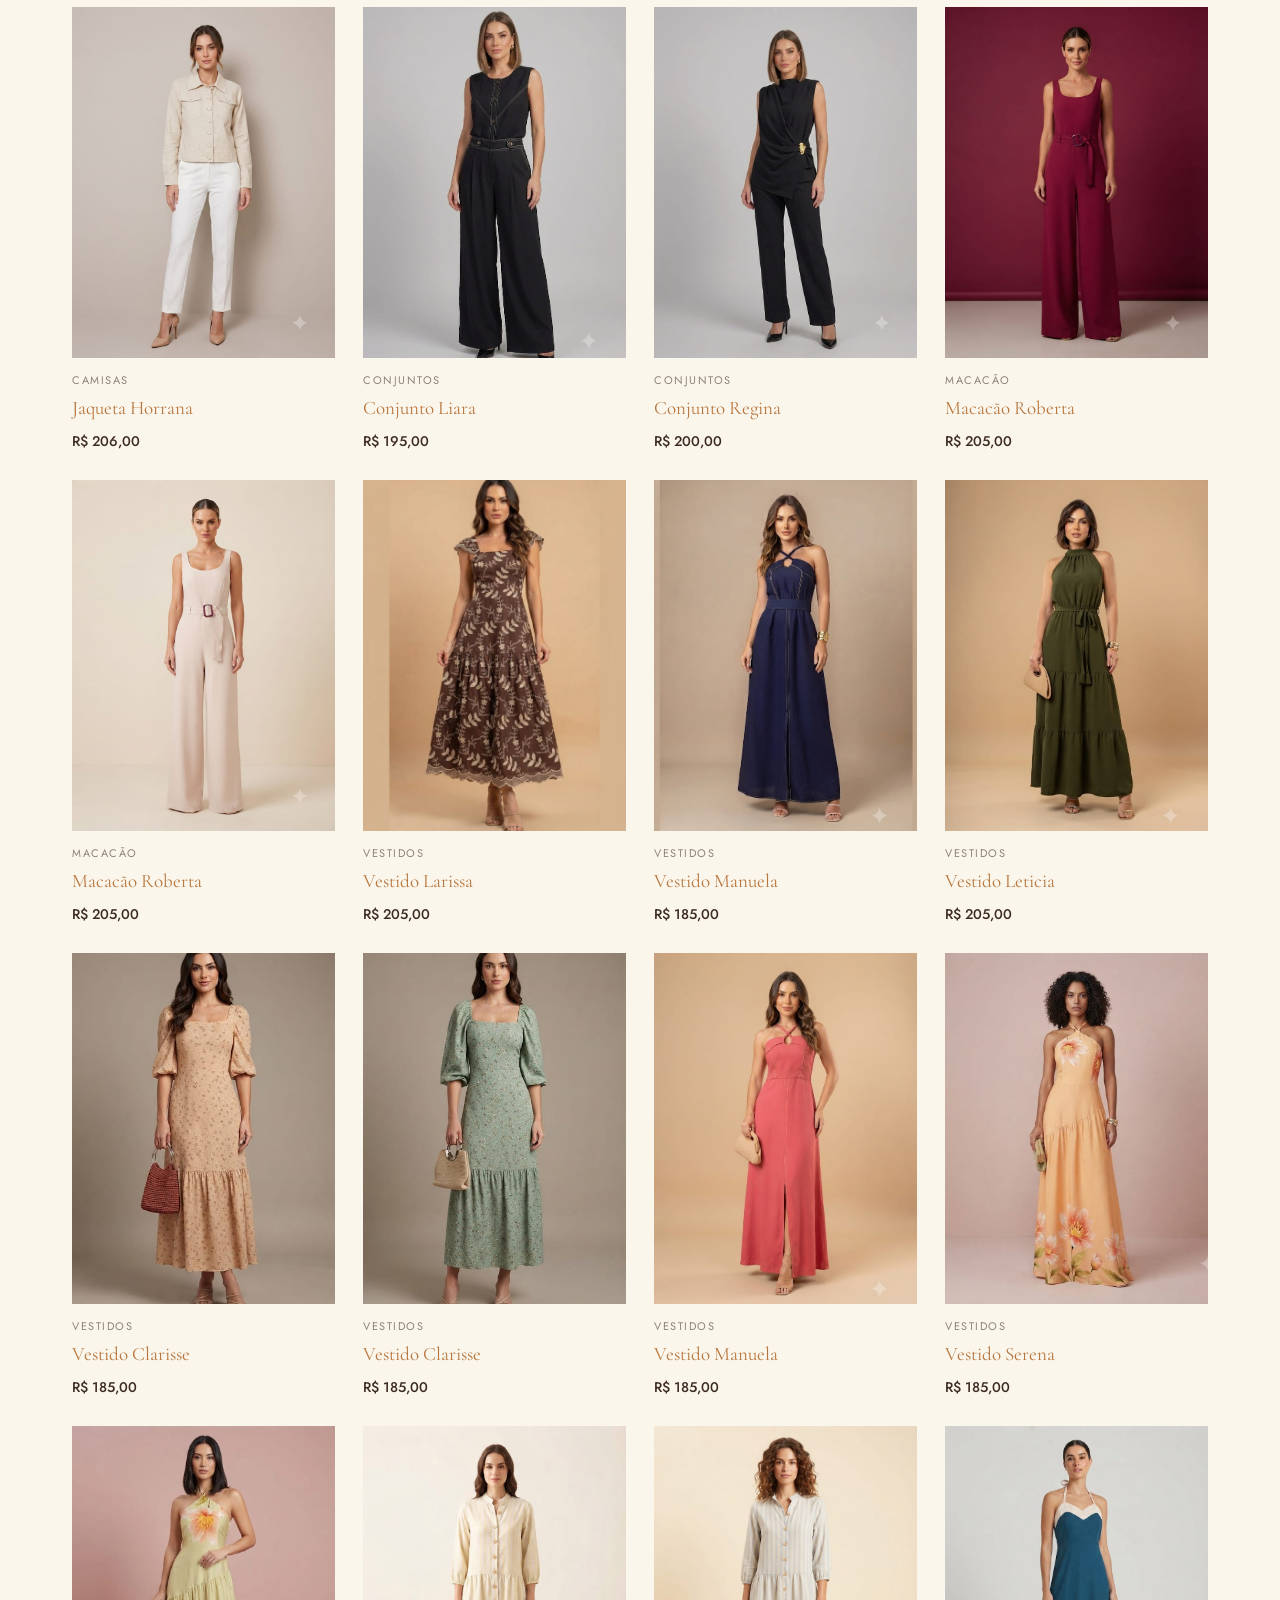
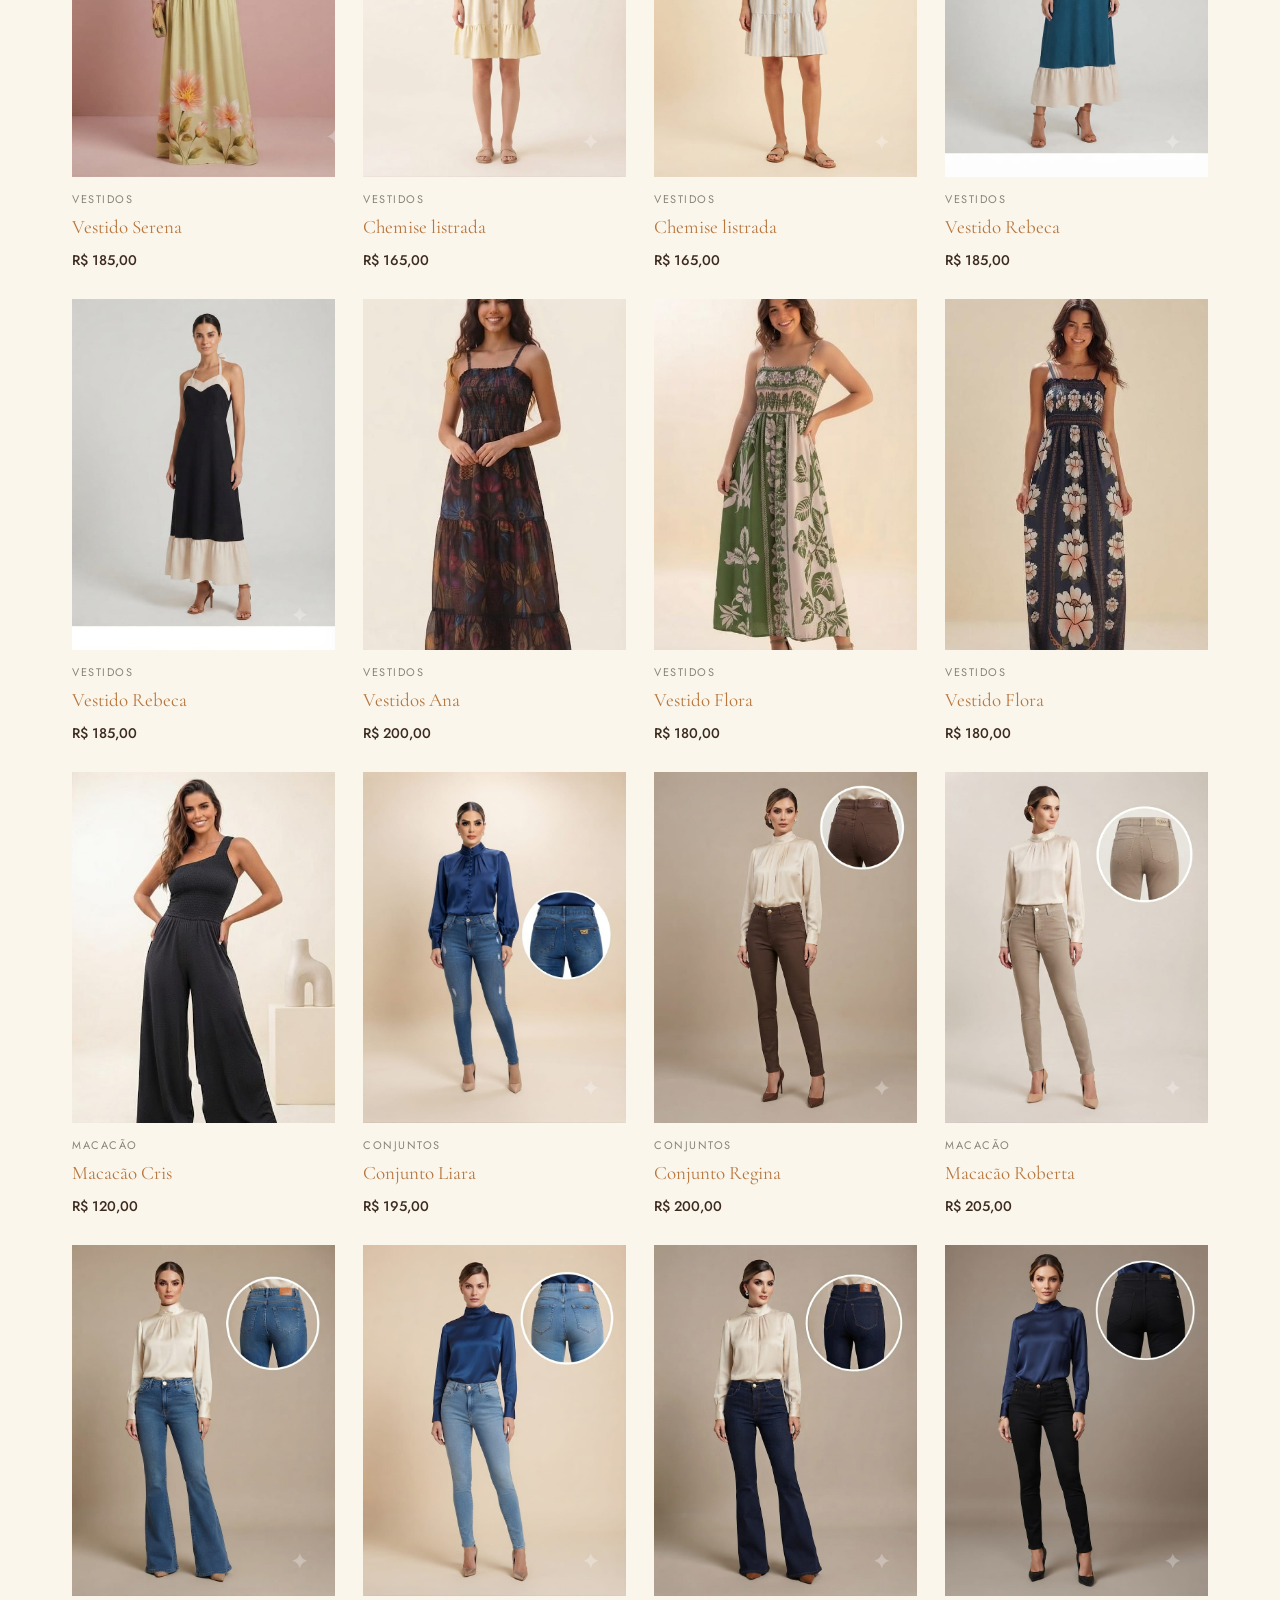
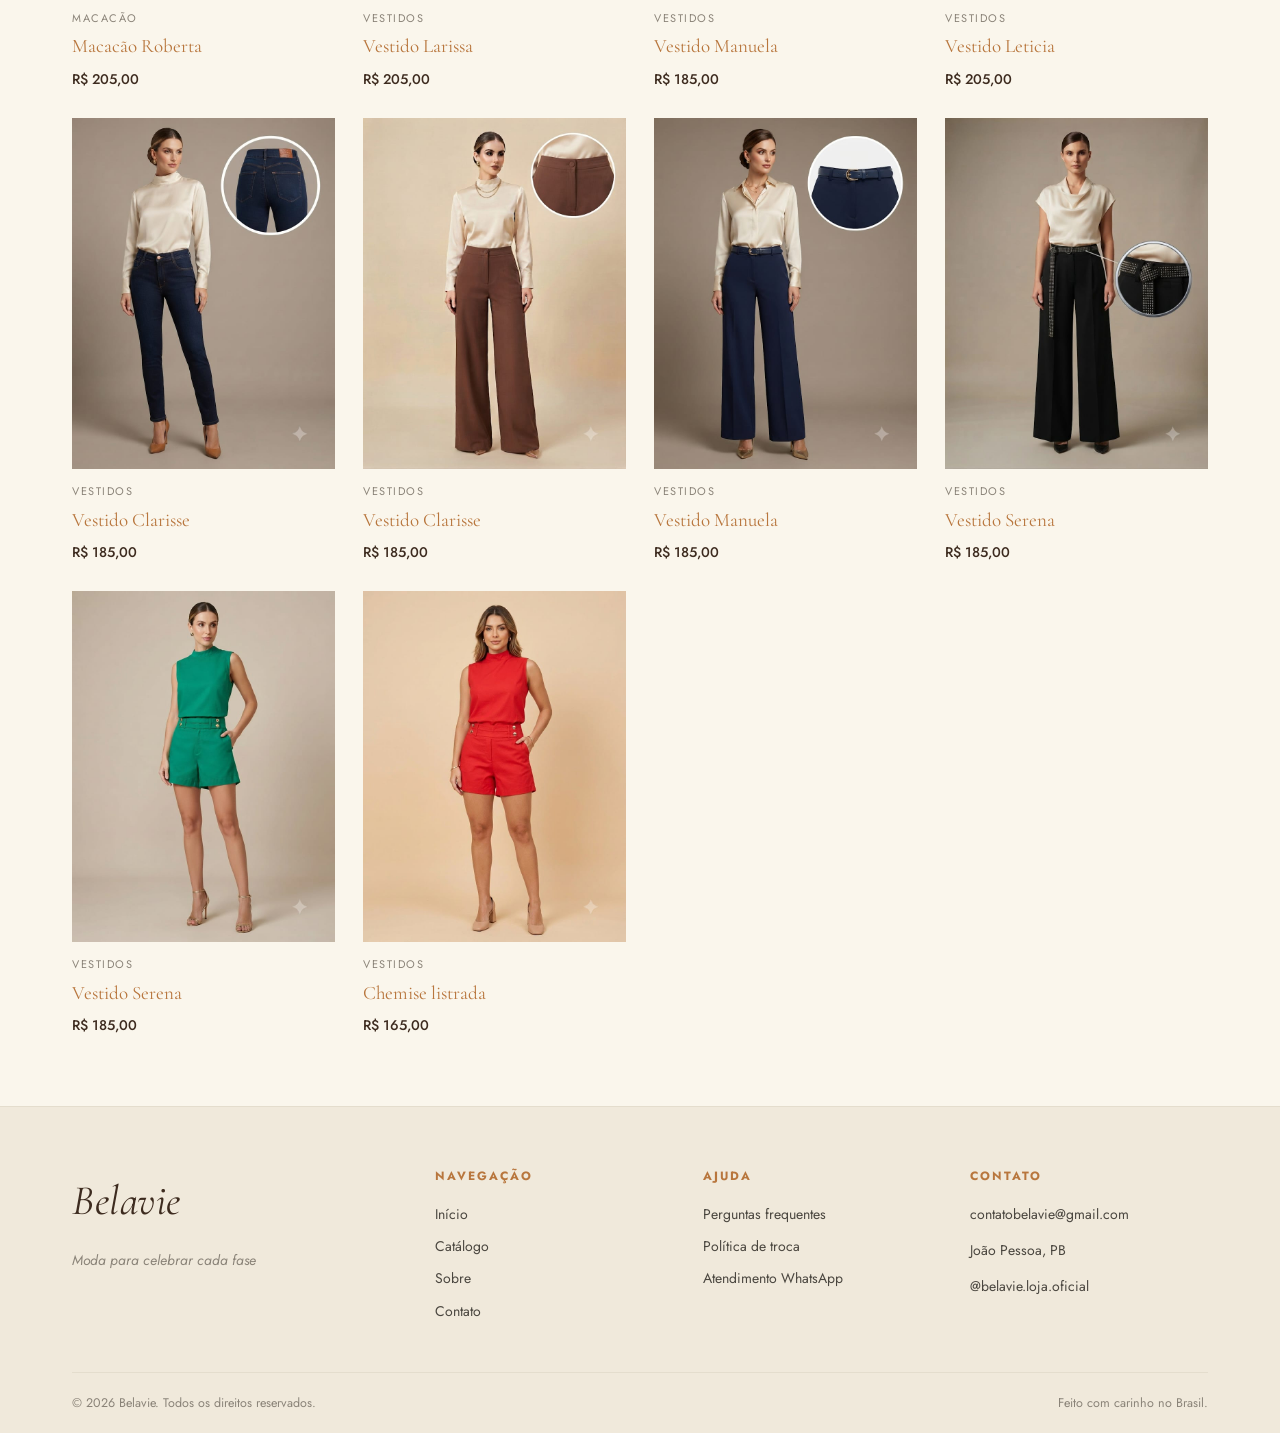
==== commit 43d313c6: "melhorias no site" ====
--- a/catalogo.html
+++ b/catalogo.html
@@ -56,6 +56,17 @@
     <button class="filter-btn" data-category="Conjuntos">Conjuntos</button>
     <button class="filter-btn" data-category="Macacão">Macacão</button>
   </div>
+  <div class="sort-row">
+  <label for="sort-select">Ordenar por</label>
+  <select id="sort-select">
+    <option value="relevance">Relevância</option>
+    <option value="price-asc">Menor preço</option>
+    <option value="price-desc">Maior preço</option>
+    <option value="newest">Novidades</option>
+  </select>
+</div>
+
+
 
   <div class="result-count" id="result-count">8 PEÇAS</div>
   <div class="product-grid" id="product-grid"></div>
--- a/css/style.css
+++ b/css/style.css
@@ -765,3 +765,166 @@
   .carousel-arrow { width: 34px; height: 34px; }
   .slide-caption { font-size: 17px; padding: 6px 14px; }
 }
+
+
+/* ---------- Página de detalhes do produto ---------- */
+.product-detail-breadcrumb {
+  padding: 24px 0 0;
+}
+.product-detail-breadcrumb a {
+  font-size: 12.5px;
+  letter-spacing: 1px;
+  text-transform: uppercase;
+  color: var(--text-soft);
+}
+.product-detail-breadcrumb a:hover { color: var(--accent-gold); }
+
+.product-detail { padding: 30px 0 80px; }
+
+.product-detail-grid {
+  display: grid;
+  grid-template-columns: 1.1fr 1fr;
+  gap: 50px;
+  align-items: flex-start;
+}
+
+.product-detail-image {
+  aspect-ratio: 1/1;
+  background: var(--bg-cream-dark);
+  overflow: hidden;
+  border-radius: 4px;
+}
+.product-detail-image img {
+  width: 100%;
+  height: 100%;
+  object-fit: cover;
+}
+
+.product-detail-info { padding-top: 6px; }
+.product-detail-info h1 {
+  font-family: var(--font-display);
+  font-size: 38px;
+  color: var(--brown-dark);
+  margin: 6px 0 14px;
+  font-weight: 500;
+}
+.product-detail-price {
+  font-size: 22px;
+  color: var(--accent-gold);
+  font-weight: 500;
+  margin-bottom: 22px;
+}
+.product-detail-description {
+  color: var(--text-main);
+  margin-bottom: 30px;
+  line-height: 1.7;
+}
+
+.product-not-found {
+  text-align: center;
+  padding: 80px 0;
+}
+.product-not-found p {
+  color: var(--text-soft);
+  margin-bottom: 20px;
+}
+
+@media (max-width: 900px) {
+  .product-detail-grid { grid-template-columns: 1fr; gap: 30px; }
+}
+
+/* ---------- Lightbox (zoom da imagem) ---------- */
+.zoom-hint {
+  position: absolute;
+  bottom: 14px;
+  right: 14px;
+  background: rgba(250, 246, 236, 0.9);
+  color: var(--brown-dark);
+  font-size: 11px;
+  letter-spacing: 1px;
+  text-transform: uppercase;
+  padding: 6px 12px;
+  border-radius: 20px;
+  display: flex;
+  align-items: center;
+  gap: 6px;
+  pointer-events: none;
+}
+.product-detail-image {
+  position: relative;
+  cursor: zoom-in;
+}
+
+.lightbox-overlay {
+  position: fixed;
+  inset: 0;
+  background: rgba(30, 20, 12, 0.92);
+  display: flex;
+  align-items: center;
+  justify-content: center;
+  z-index: 100;
+  opacity: 0;
+  visibility: hidden;
+  transition: opacity .25s ease;
+  padding: 40px;
+}
+.lightbox-overlay.open {
+  opacity: 1;
+  visibility: visible;
+}
+.lightbox-overlay img {
+  max-width: 90vw;
+  max-height: 90vh;
+  object-fit: contain;
+  border-radius: 4px;
+}
+.lightbox-close {
+  position: absolute;
+  top: 24px;
+  right: 24px;
+  background: rgba(255,255,255,0.12);
+  border: none;
+  color: #fff;
+  width: 44px;
+  height: 44px;
+  border-radius: 50%;
+  display: flex;
+  align-items: center;
+  justify-content: center;
+  cursor: pointer;
+  transition: background .2s ease;
+}
+.lightbox-close:hover { background: rgba(255,255,255,0.25); }
+
+/* ---------- Compartilhar ---------- */
+.share-feedback {
+  display: block;
+  margin-top: 10px;
+  font-size: 12.5px;
+  color: var(--accent-gold);
+  text-align: center;
+}
+
+.sort-row {
+  display: flex;
+  align-items: center;
+  justify-content: flex-end;
+  gap: 10px;
+  margin-bottom: 12px;
+}
+.sort-row label {
+  font-size: 11px;
+  letter-spacing: 1.5px;
+  text-transform: uppercase;
+  color: var(--text-soft);
+}
+.sort-row select {
+  border: 1px solid var(--line);
+  background: var(--white);
+  color: var(--brown-dark);
+  padding: 8px 12px;
+  font-size: 13px;
+  font-family: var(--font-body);
+  cursor: pointer;
+}
+.sort-row select:focus { outline: none; border-color: var(--accent-gold); }
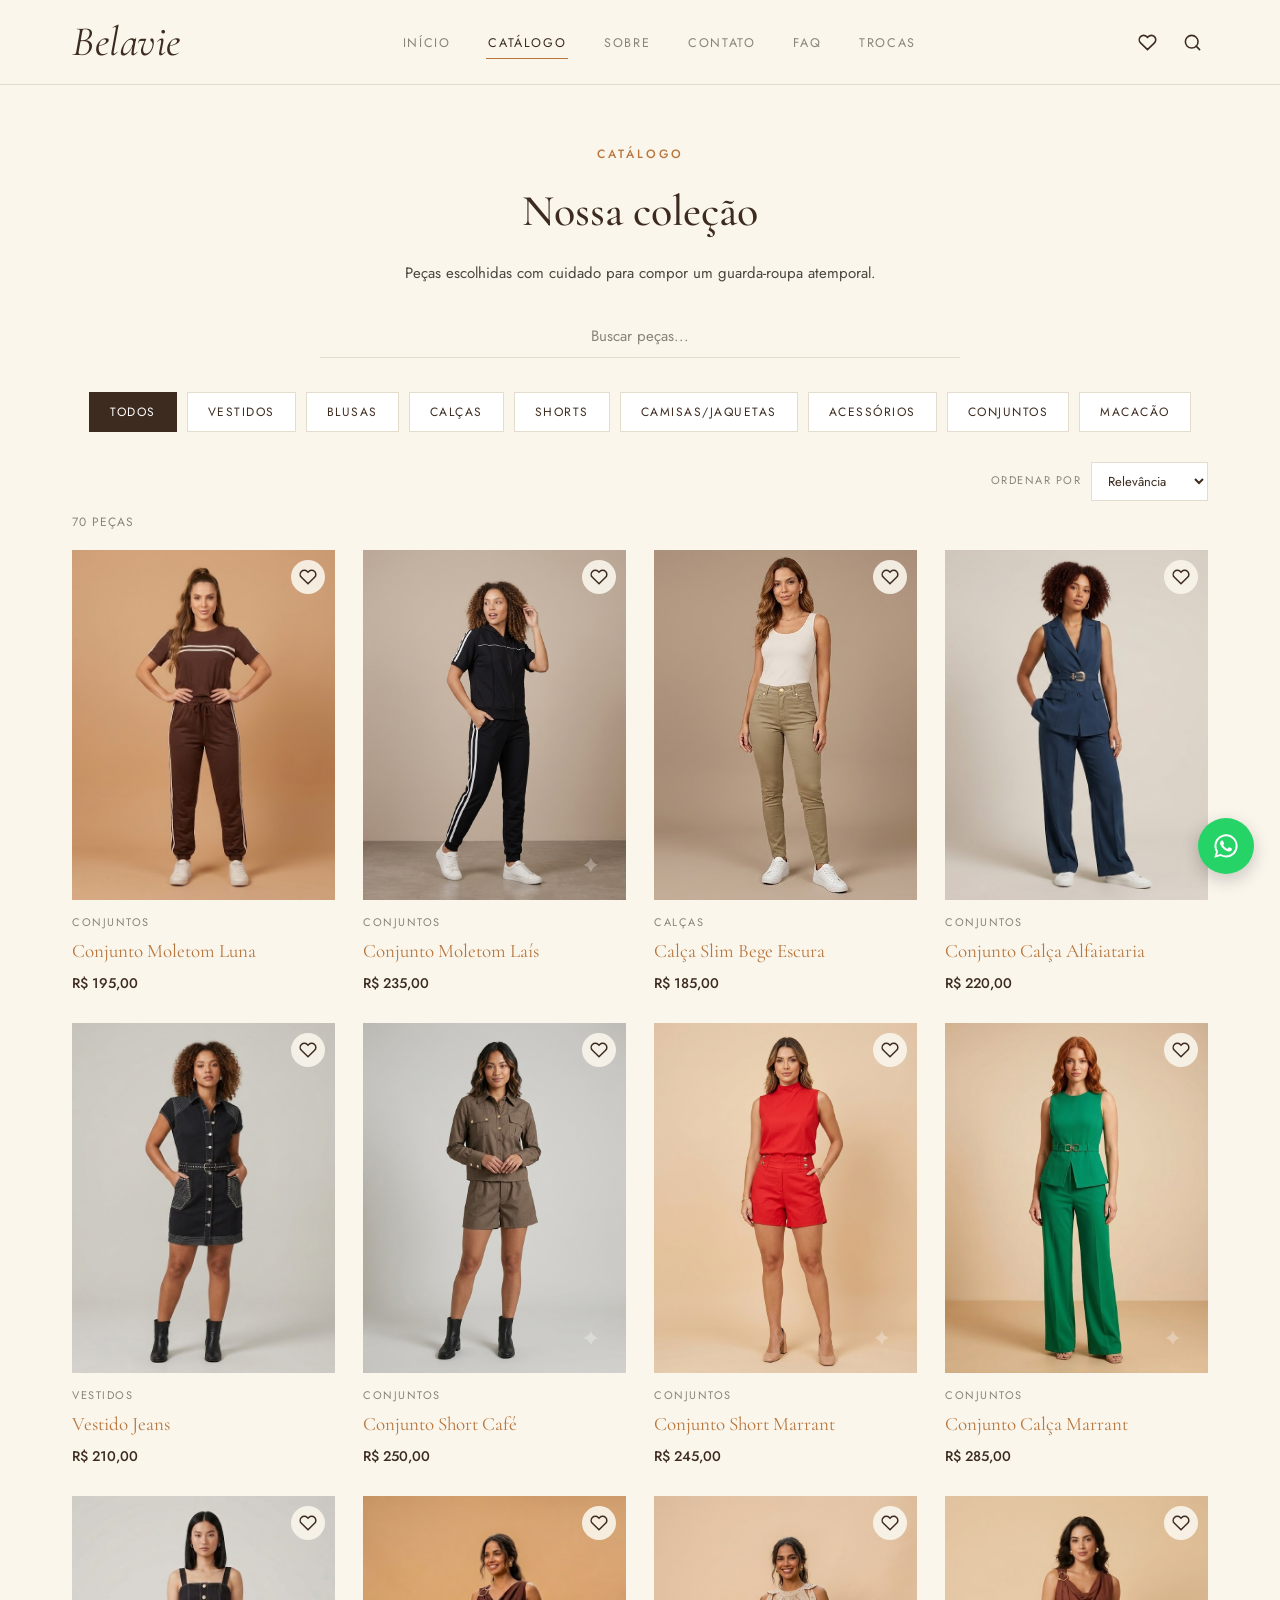
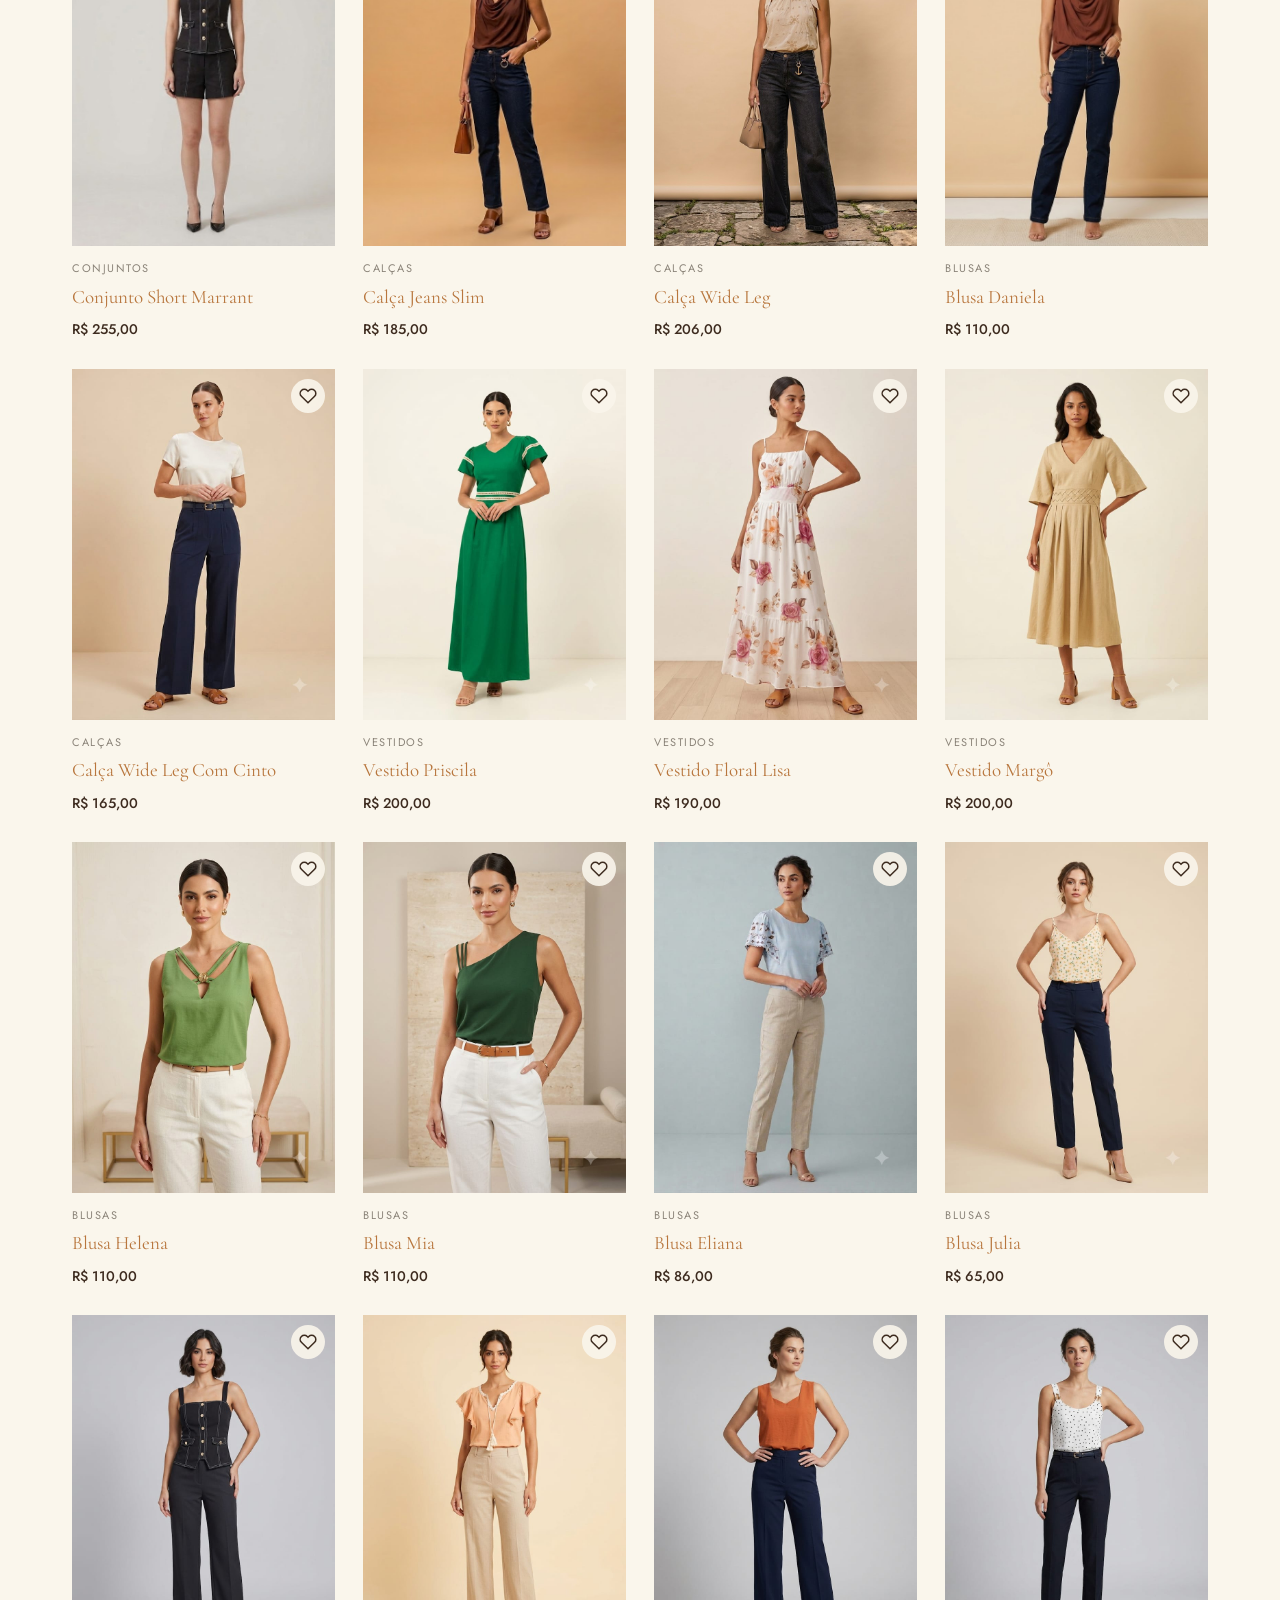
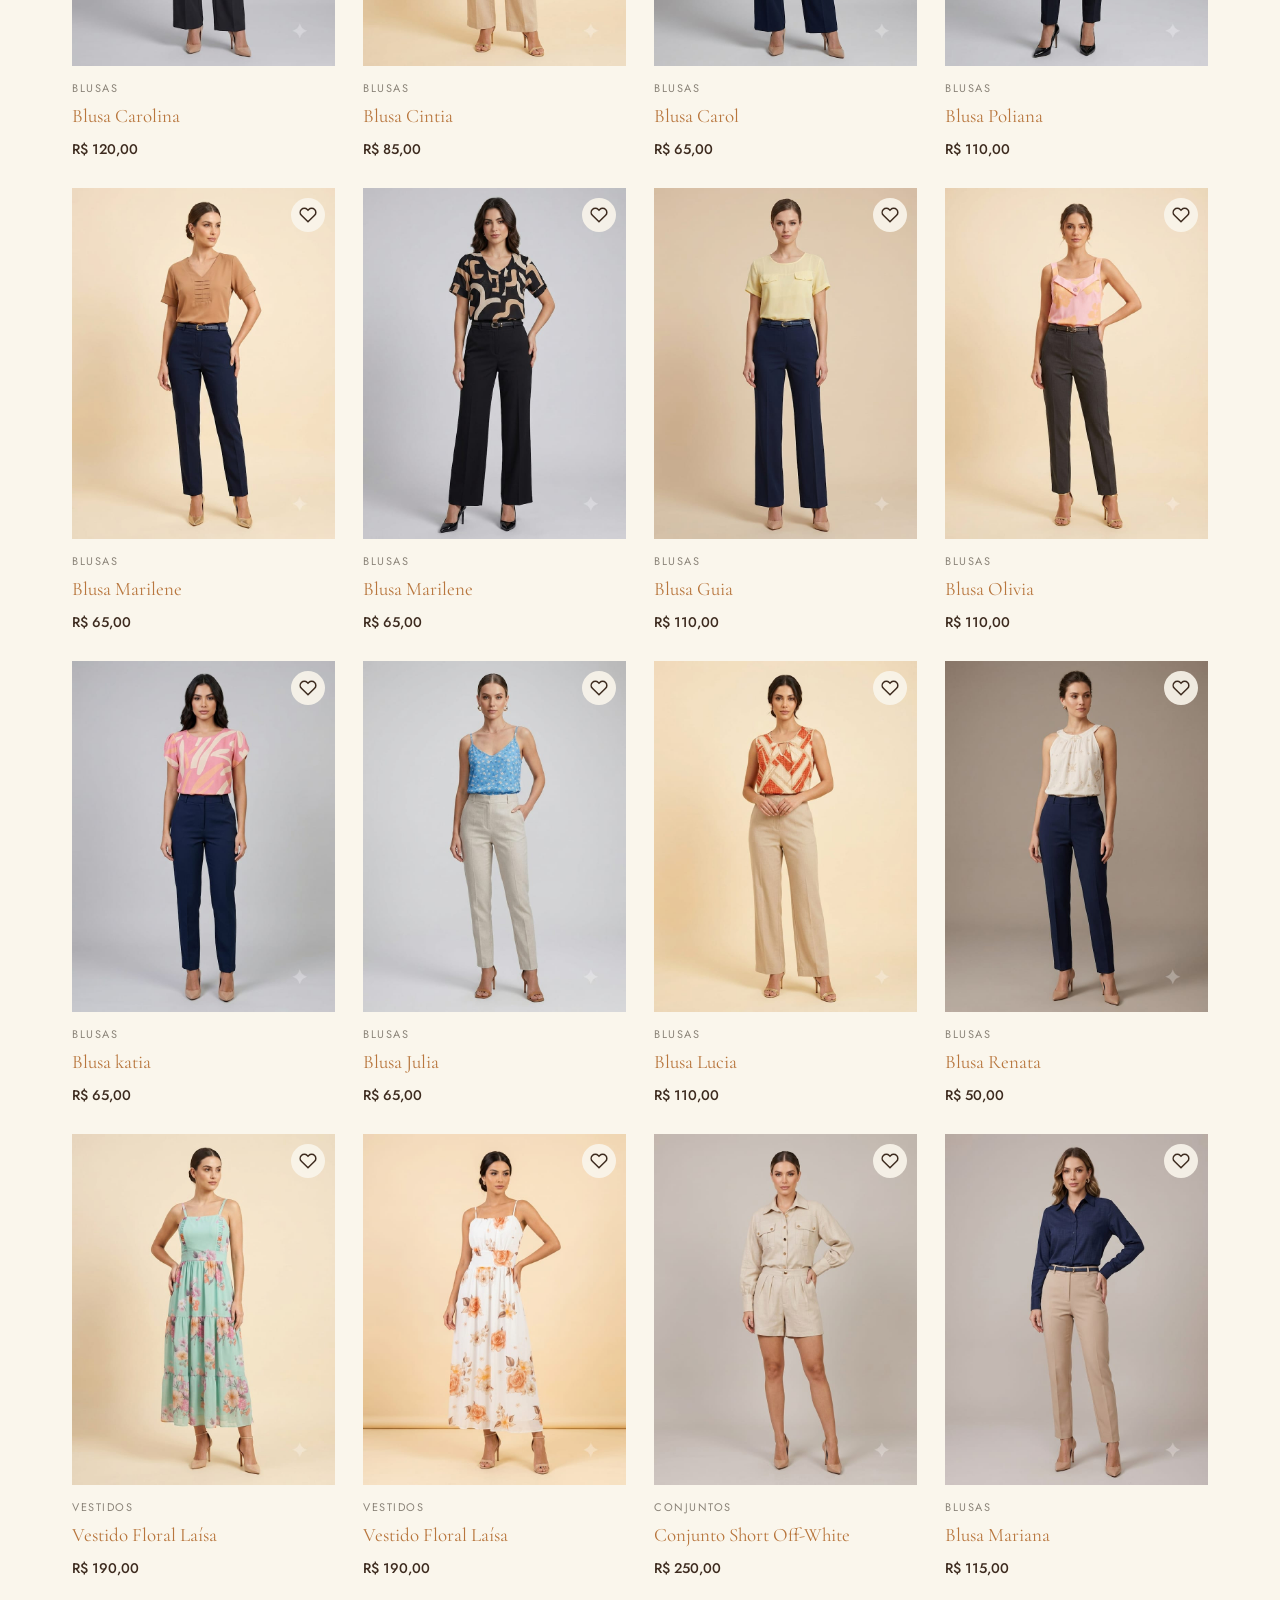
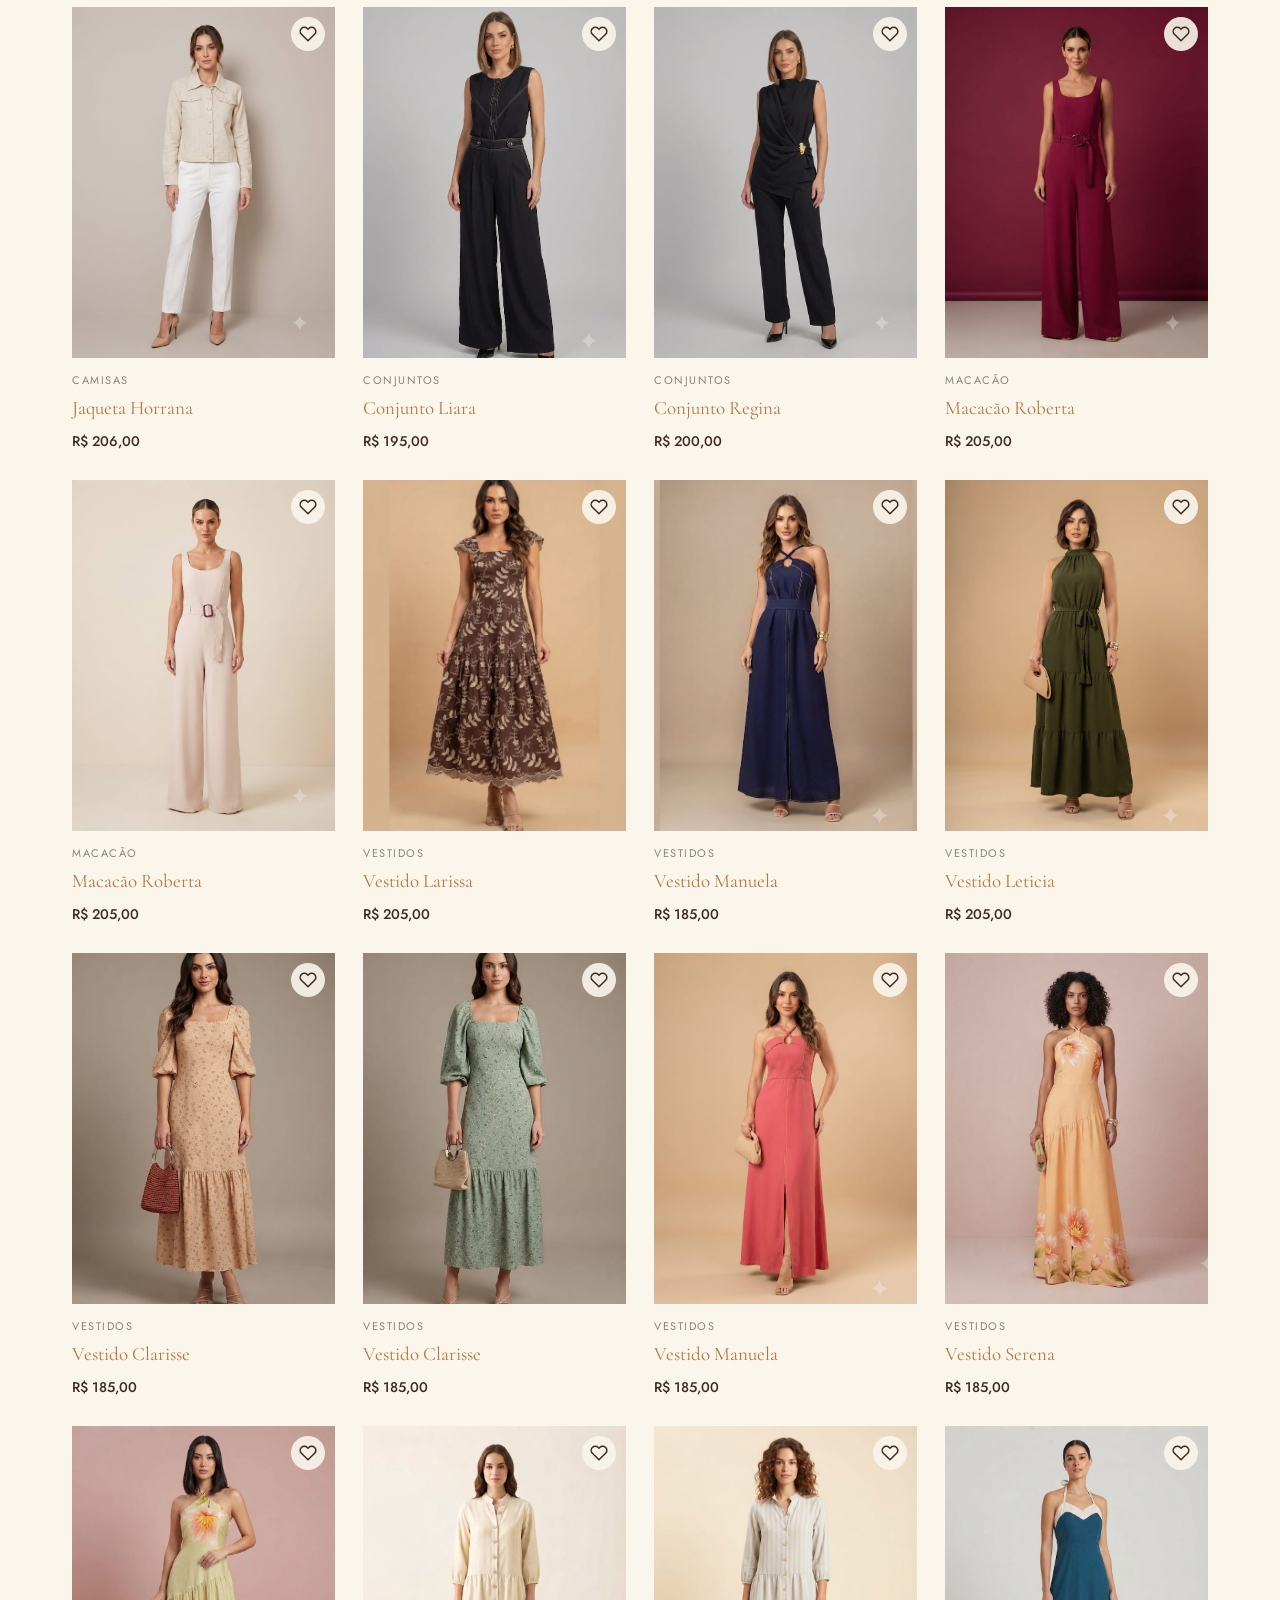
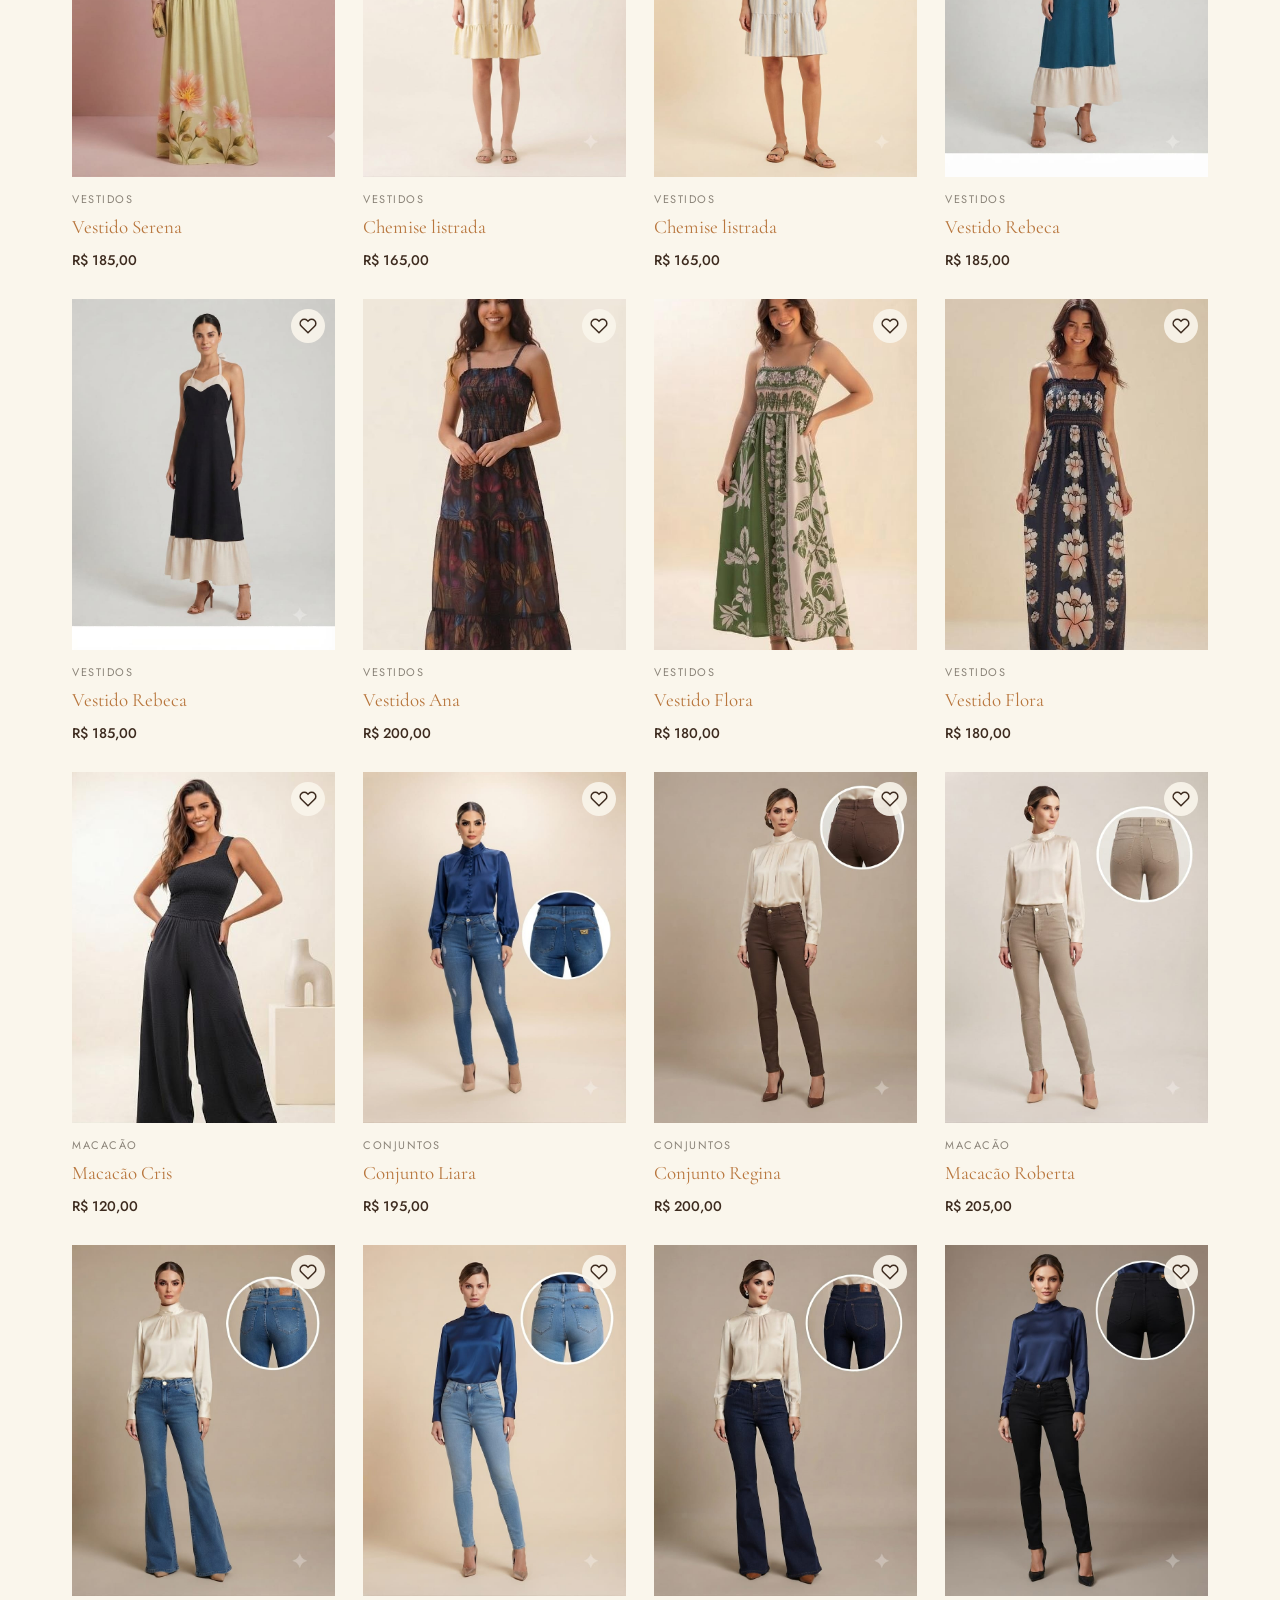
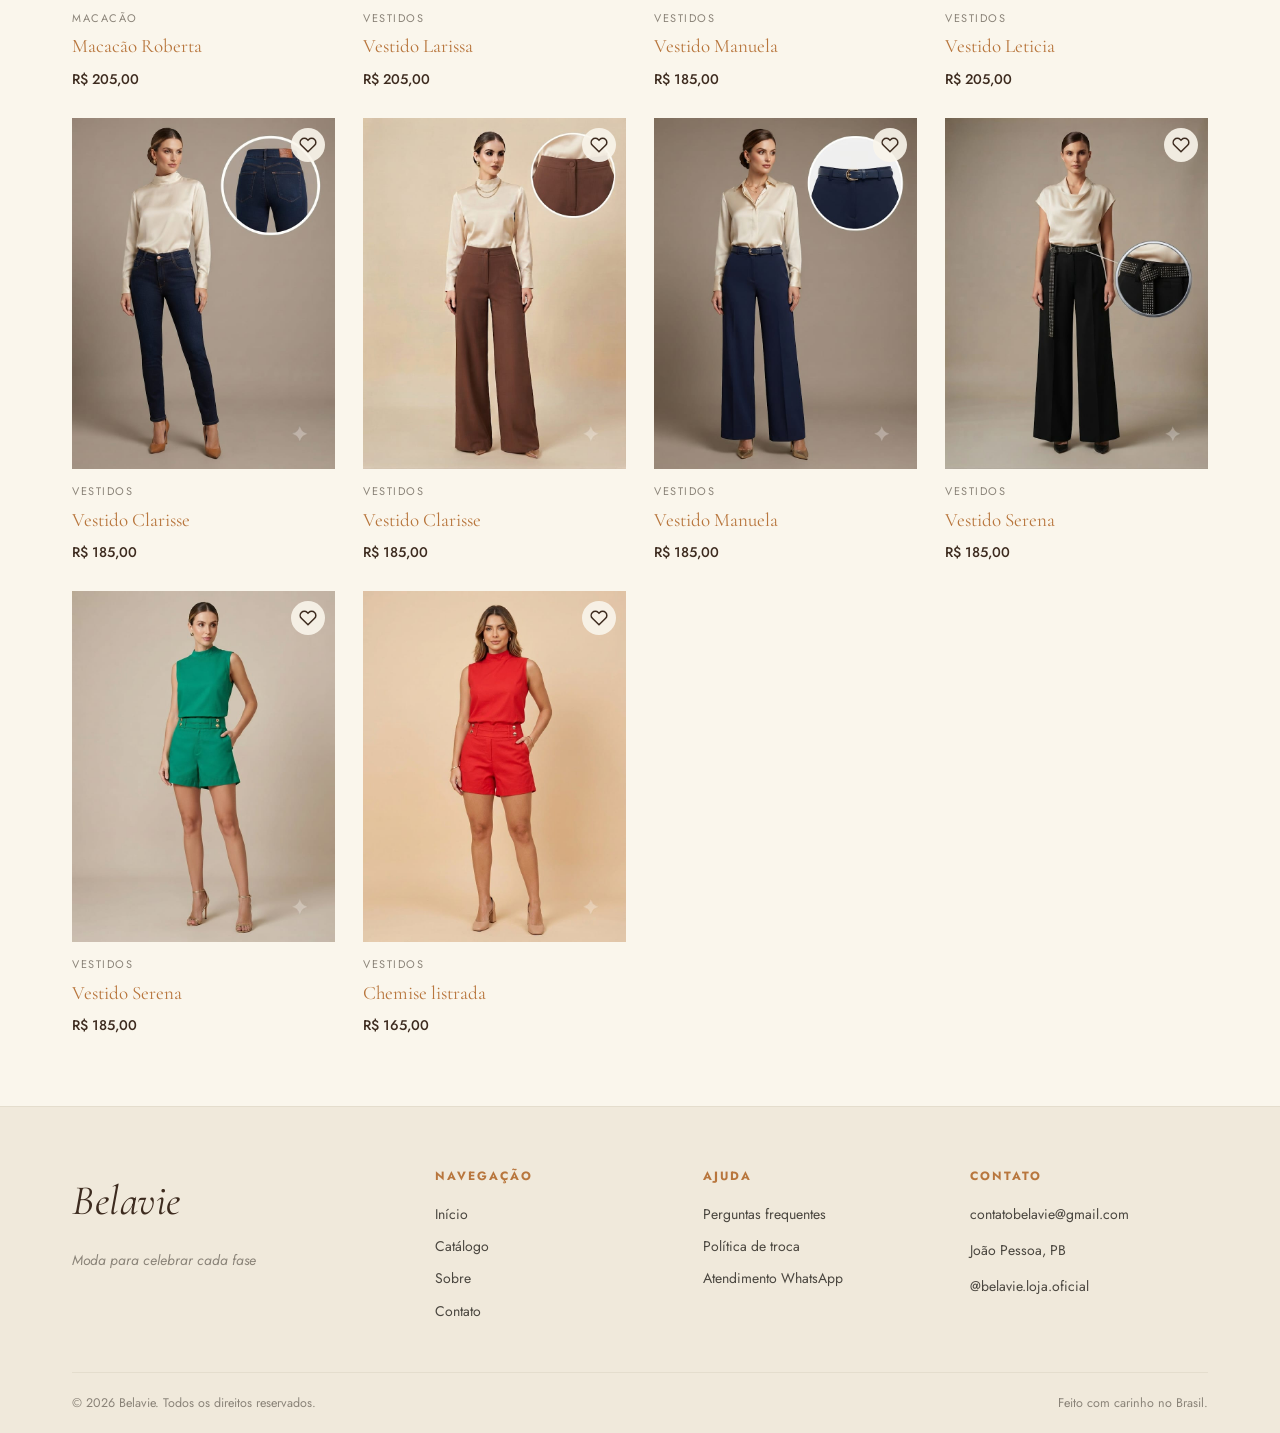
==== commit 73a59a7d: "adicionando favoritos" ====
--- a/catalogo.html
+++ b/catalogo.html
@@ -4,6 +4,11 @@
 <meta charset="UTF-8">
 <meta name="viewport" content="width=device-width, initial-scale=1.0">
 <title>Catálogo — Belavie</title>
+<meta name="description" content="Confira a coleção completa da Belavie: vestidos, blusas, calças, casacos e acessórios.">
+<meta property="og:title" content="Catálogo — Belavie">
+<meta property="og:description" content="Peças escolhidas com cuidado para compor um guarda-roupa atemporal.">
+<meta property="og:image" content="https://belavie-bay.vercel.app/img/foto-capa.jpeg">
+<meta property="og:type" content="website">
 <link rel="preconnect" href="https://fonts.googleapis.com">
 <link href="https://fonts.googleapis.com/css2?family=Cormorant+Garamond:ital,wght@0,400;0,500;0,600;1,400;1,500&family=Jost:wght@300;400;500;600&display=swap" rel="stylesheet">
 <link rel="stylesheet" href="css/style.css">
@@ -24,6 +29,12 @@
       </ul>
     </nav>
     <div class="header-icons">
+      <a href="favoritos.html" class="icon-btn" aria-label="Favoritos" style="position:relative;">
+        <svg width="19" height="19" viewBox="0 0 24 24" fill="none" stroke="currentColor" stroke-width="2">
+          <path d="M20.8 4.6a5.5 5.5 0 0 0-7.8 0L12 5.6l-1-1a5.5 5.5 0 0 0-7.8 7.8l1 1L12 21l7.8-7.6 1-1a5.5 5.5 0 0 0 0-7.8z"/>
+        </svg>
+        <span id="favorites-count" class="favorites-badge"></span>
+      </a>
       <button class="icon-btn" aria-label="Buscar" onclick="document.getElementById('search-input').focus()">
         <svg width="19" height="19" viewBox="0 0 24 24" fill="none" stroke="currentColor" stroke-width="2" stroke-linecap="round"><circle cx="11" cy="11" r="8"/><line x1="21" y1="21" x2="16.65" y2="16.65"/></svg>
       </button>
@@ -110,6 +121,7 @@
   <svg width="28" height="28" viewBox="0 0 24 24" fill="currentColor"><path d="M12.04 2C6.58 2 2.13 6.45 2.13 11.91c0 1.75.46 3.45 1.32 4.95L2 22l5.28-1.39a9.9 9.9 0 0 0 4.76 1.21h.01c5.46 0 9.91-4.45 9.91-9.91 0-2.65-1.03-5.14-2.9-7.01A9.82 9.82 0 0 0 12.04 2zm0 18.13h-.01a8.2 8.2 0 0 1-4.19-1.15l-.3-.18-3.13.82.84-3.05-.2-.31a8.22 8.22 0 1 1 6.99 3.87zm4.51-6.16c-.25-.12-1.47-.72-1.7-.81-.23-.08-.39-.12-.56.13-.17.25-.64.81-.78.97-.14.17-.29.19-.53.06-.25-.12-1.05-.39-2-1.23-.74-.66-1.24-1.47-1.39-1.72-.14-.25-.02-.38.11-.51.11-.11.25-.29.37-.43.12-.14.16-.25.25-.41.08-.17.04-.31-.02-.43-.06-.12-.56-1.36-.77-1.85-.2-.48-.41-.42-.56-.42h-.48c-.17 0-.43.06-.66.31-.23.25-.86.85-.86 2.07 0 1.22.89 2.4 1.01 2.56.12.17 1.76 2.69 4.26 3.77.6.26 1.06.41 1.43.53.6.19 1.14.16 1.57.1.48-.07 1.47-.6 1.68-1.18.21-.58.21-1.07.15-1.18-.06-.1-.23-.16-.48-.28z"/></svg>
 </a>
 
+<script src="js/favorites.js"></script>
 <script src="js/products.js"></script>
 <script src="js/script.js"></script>
 <script>
--- a/css/style.css
+++ b/css/style.css
@@ -928,3 +928,77 @@
   cursor: pointer;
 }
 .sort-row select:focus { outline: none; border-color: var(--accent-gold); }
+
+/* ---------- Favoritos ---------- */
+.product-image { position: relative; }
+
+.favorite-btn {
+  position: absolute;
+  top: 10px;
+  right: 10px;
+  width: 34px;
+  height: 34px;
+  border-radius: 50%;
+  border: none;
+  background: rgba(250, 246, 236, 0.9);
+  color: var(--brown-dark);
+  display: flex;
+  align-items: center;
+  justify-content: center;
+  cursor: pointer;
+  transition: transform .15s ease, color .15s ease;
+  z-index: 2;
+}
+.favorite-btn:hover { transform: scale(1.1); }
+.favorite-btn.active { color: #c0392b; }
+
+.favorites-badge {
+  position: absolute;
+  top: -6px;
+  right: -6px;
+  background: #c0392b;
+  color: #fff;
+  font-size: 10px;
+  font-weight: 600;
+  min-width: 16px;
+  height: 16px;
+  border-radius: 50%;
+  align-items: center;
+  justify-content: center;
+  display: none;
+}
+
+.empty-favorites {
+  text-align: center;
+  padding: 60px 0;
+}
+.empty-favorites p {
+  color: var(--text-soft);
+  margin-bottom: 20px;
+}
+
+/* ---------- Barra de envio de favoritos ---------- */
+.favorites-whatsapp-bar {
+  display: flex;
+  align-items: center;
+  justify-content: space-between;
+  background: var(--bg-cream-dark);
+  border: 1px solid var(--line);
+  padding: 18px 24px;
+  margin-top: 40px;
+  flex-wrap: wrap;
+  gap: 16px;
+}
+.favorites-whatsapp-bar strong {
+  color: var(--brown-dark);
+  font-size: 15px;
+  margin-right: 6px;
+}
+.favorites-whatsapp-bar span {
+  color: var(--text-soft);
+  font-size: 13px;
+}
+
+@media (max-width: 640px) {
+  .favorites-whatsapp-bar { flex-direction: column; align-items: stretch; text-align: center; }
+}
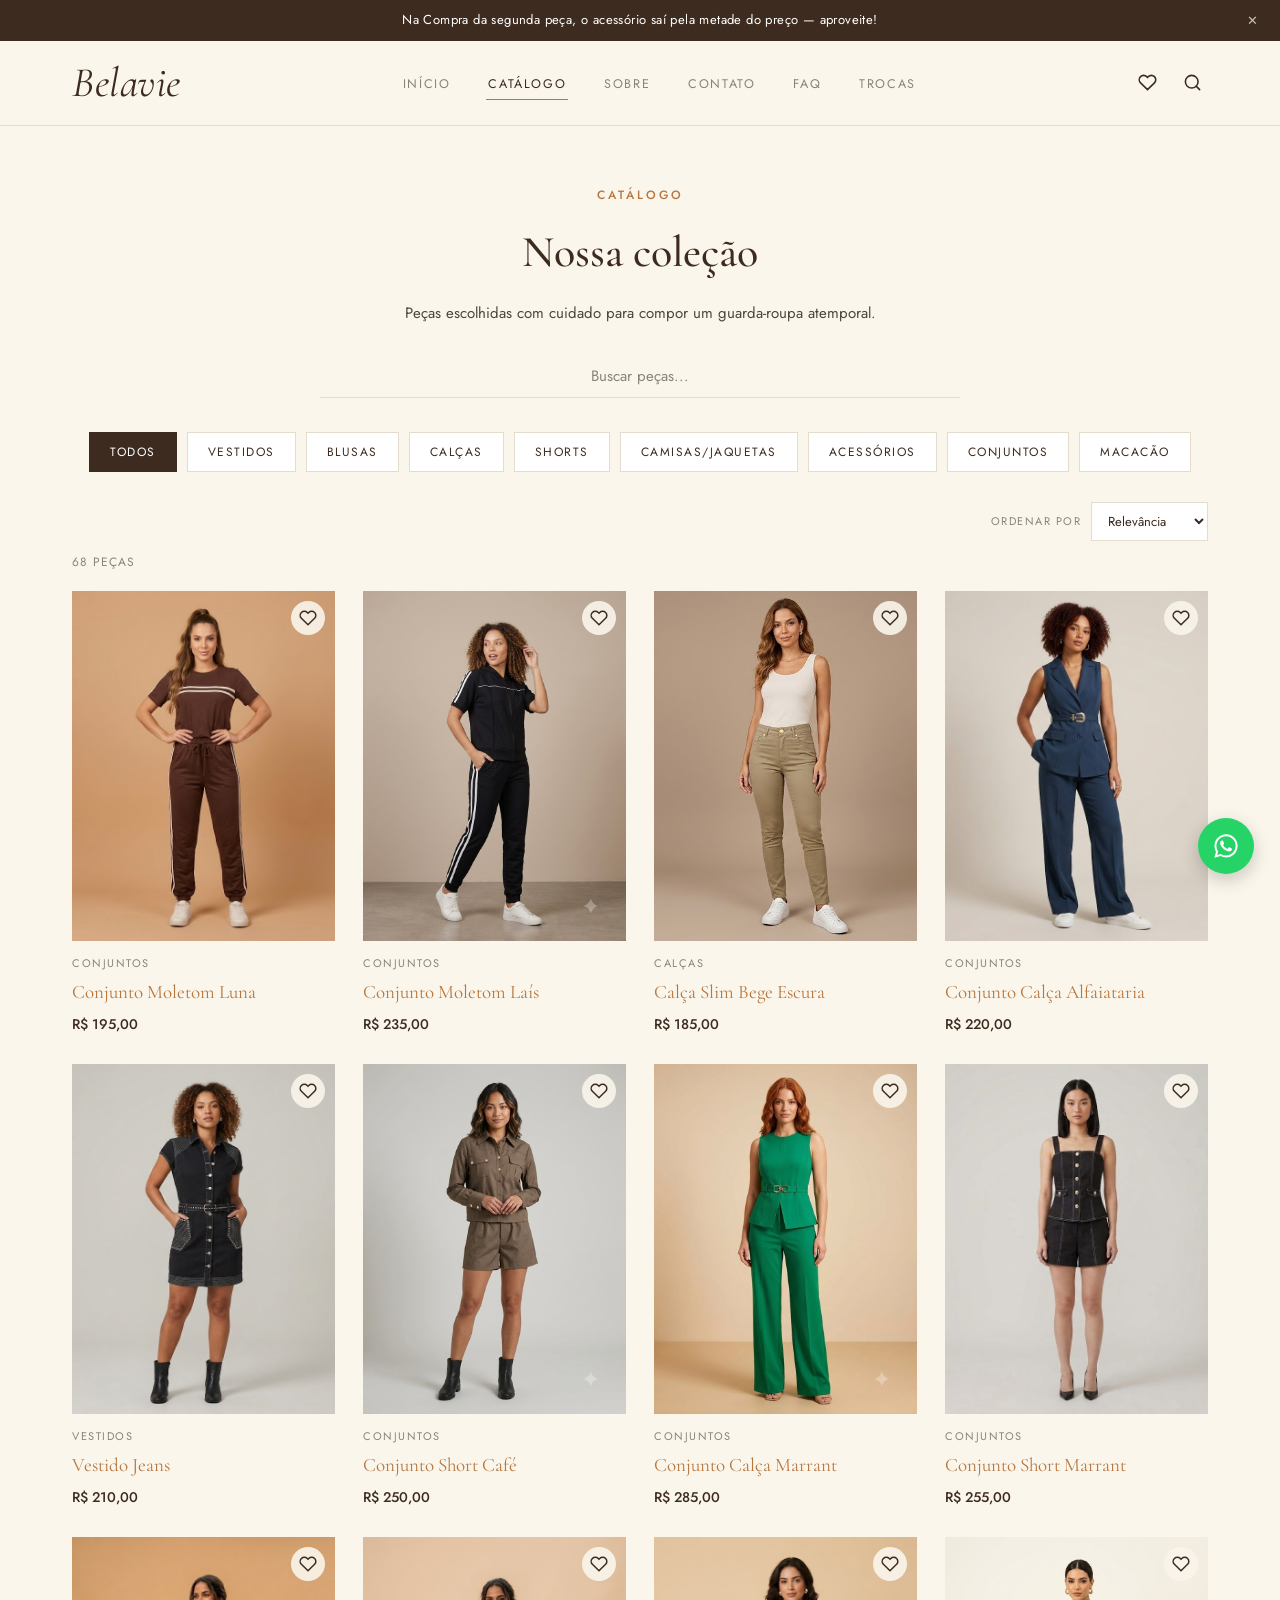
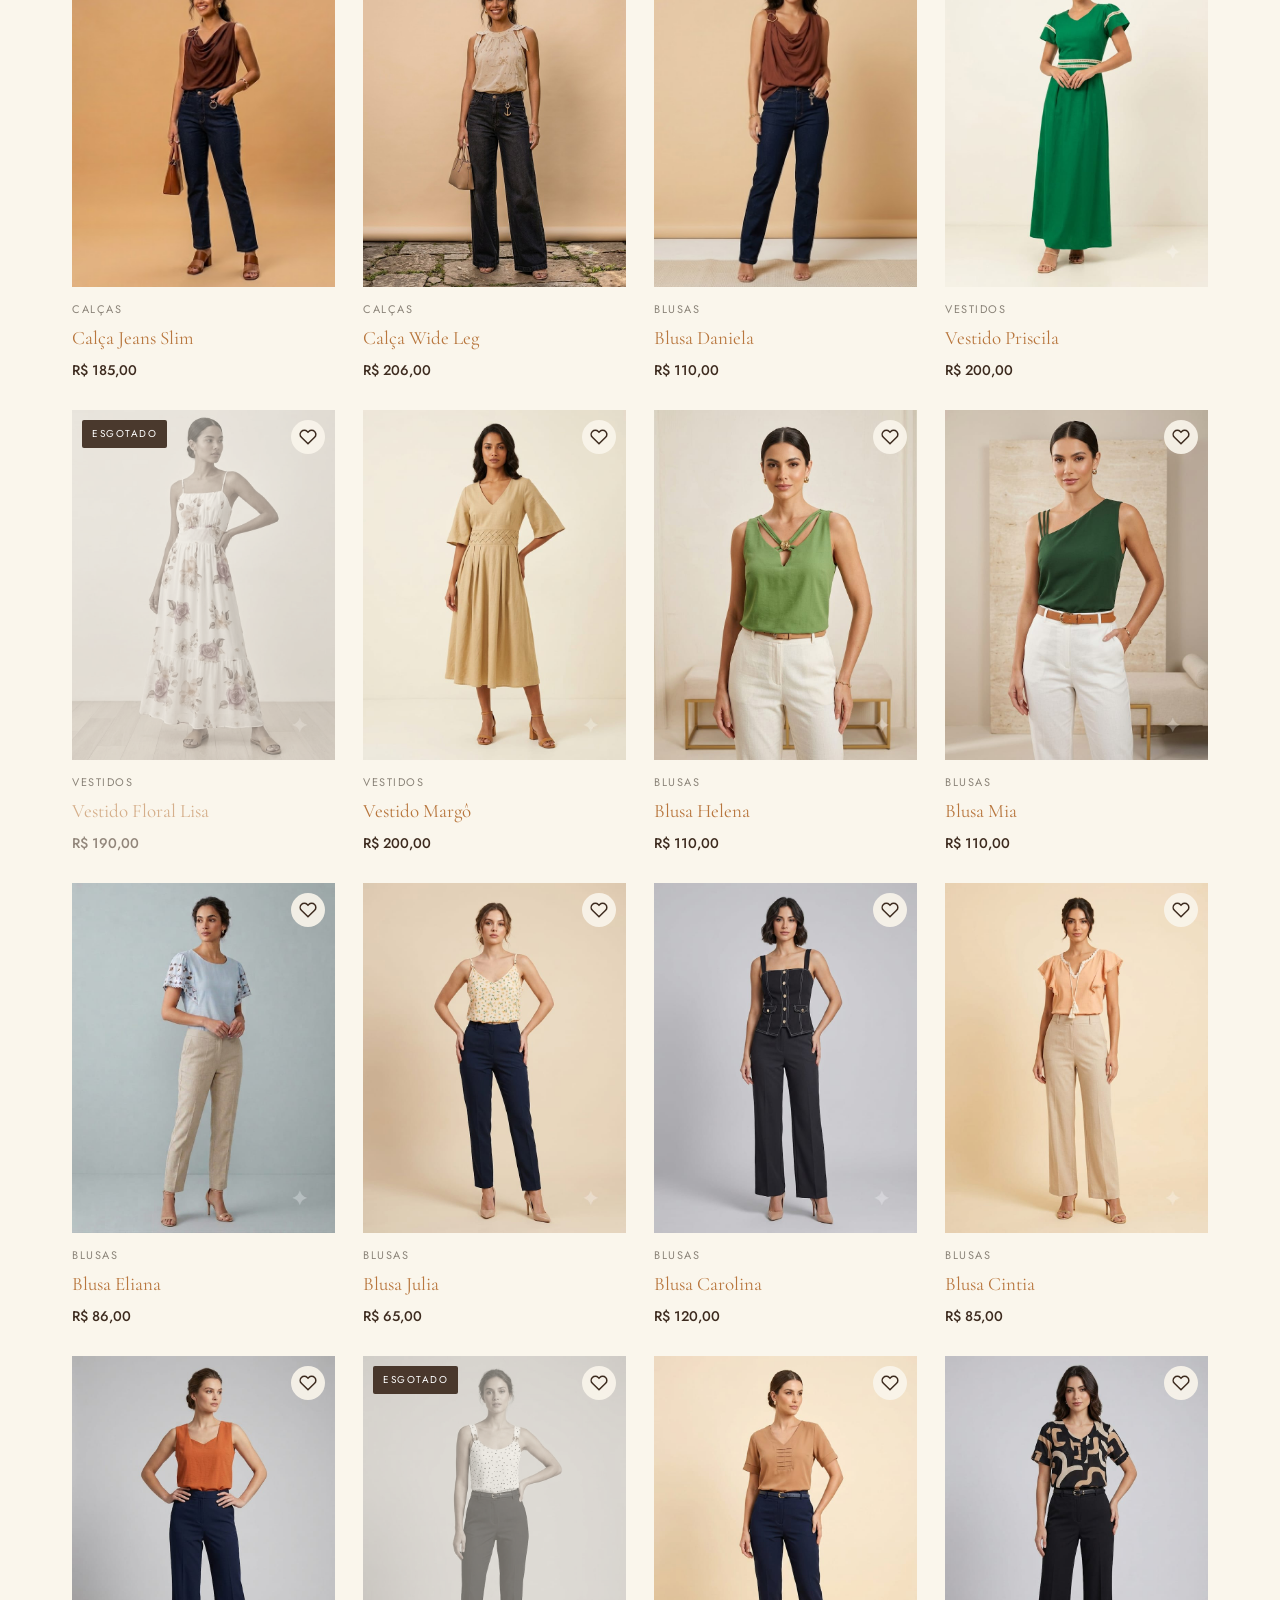
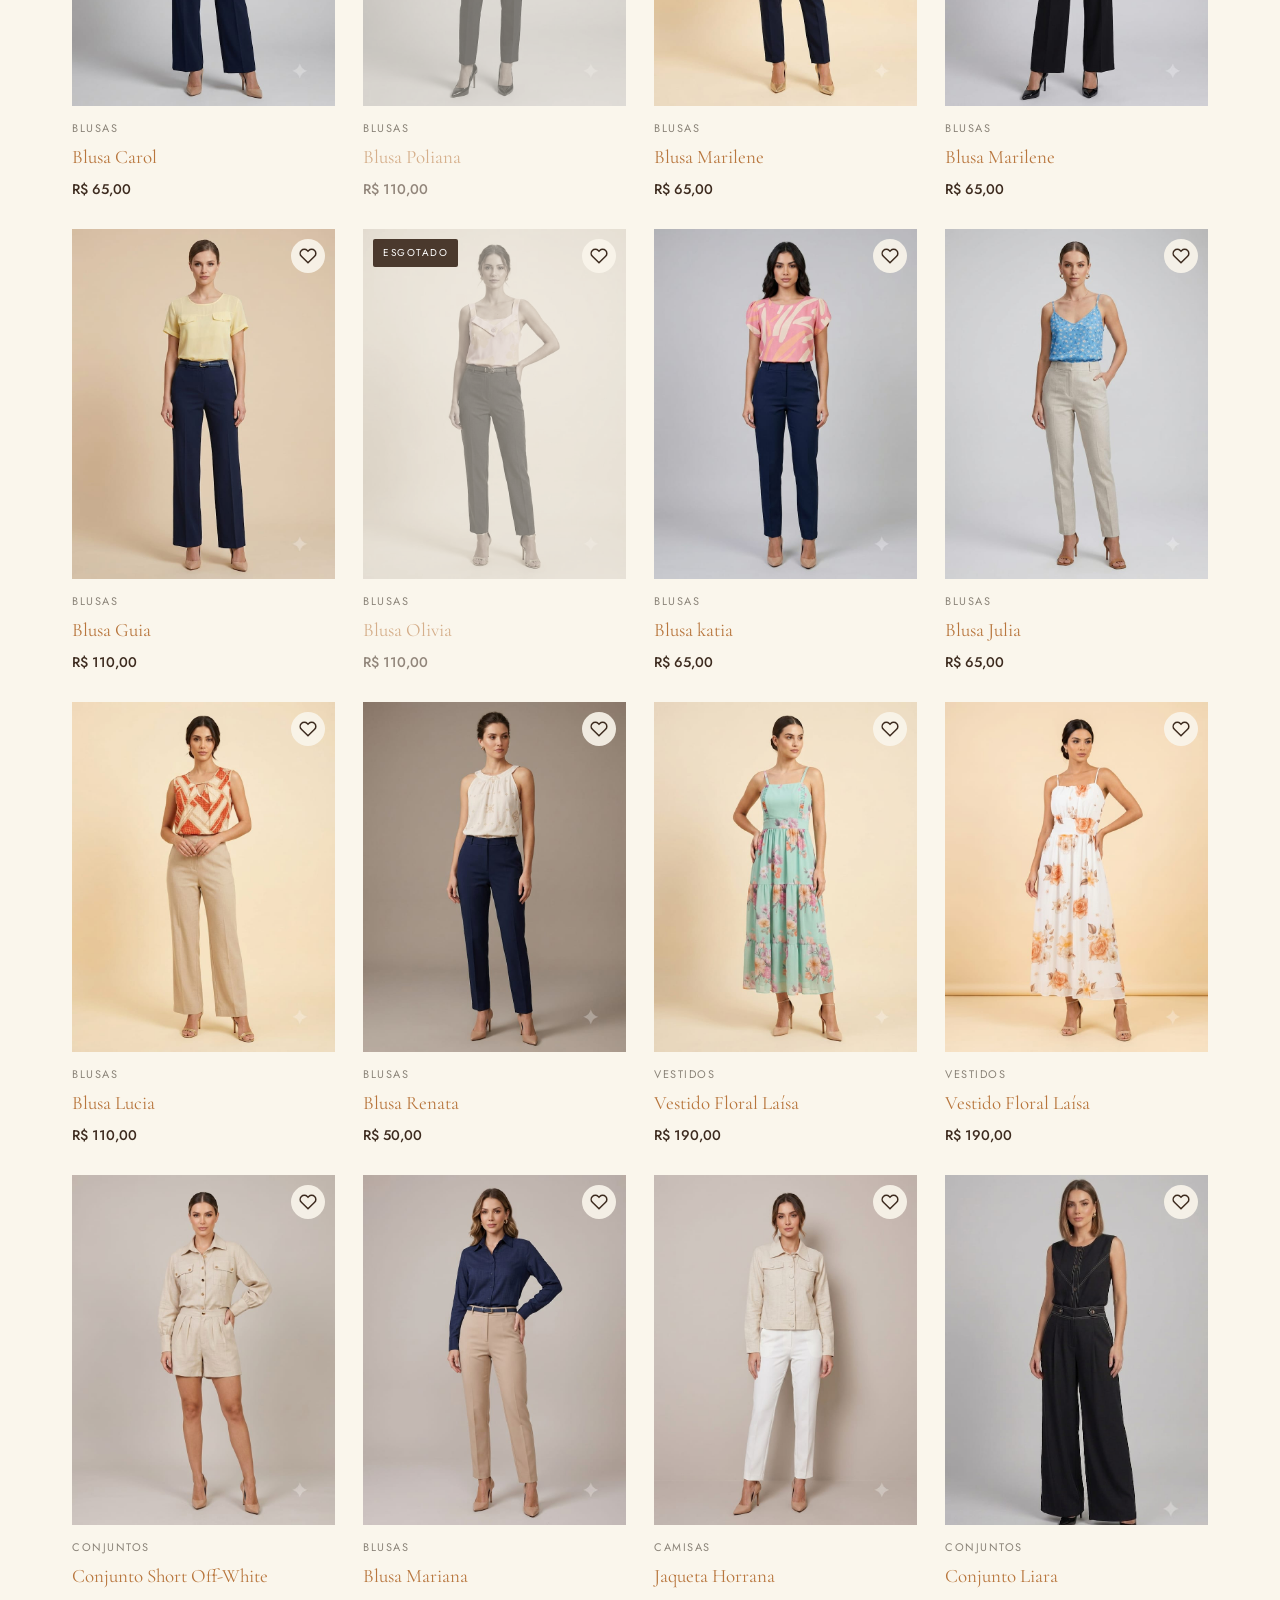
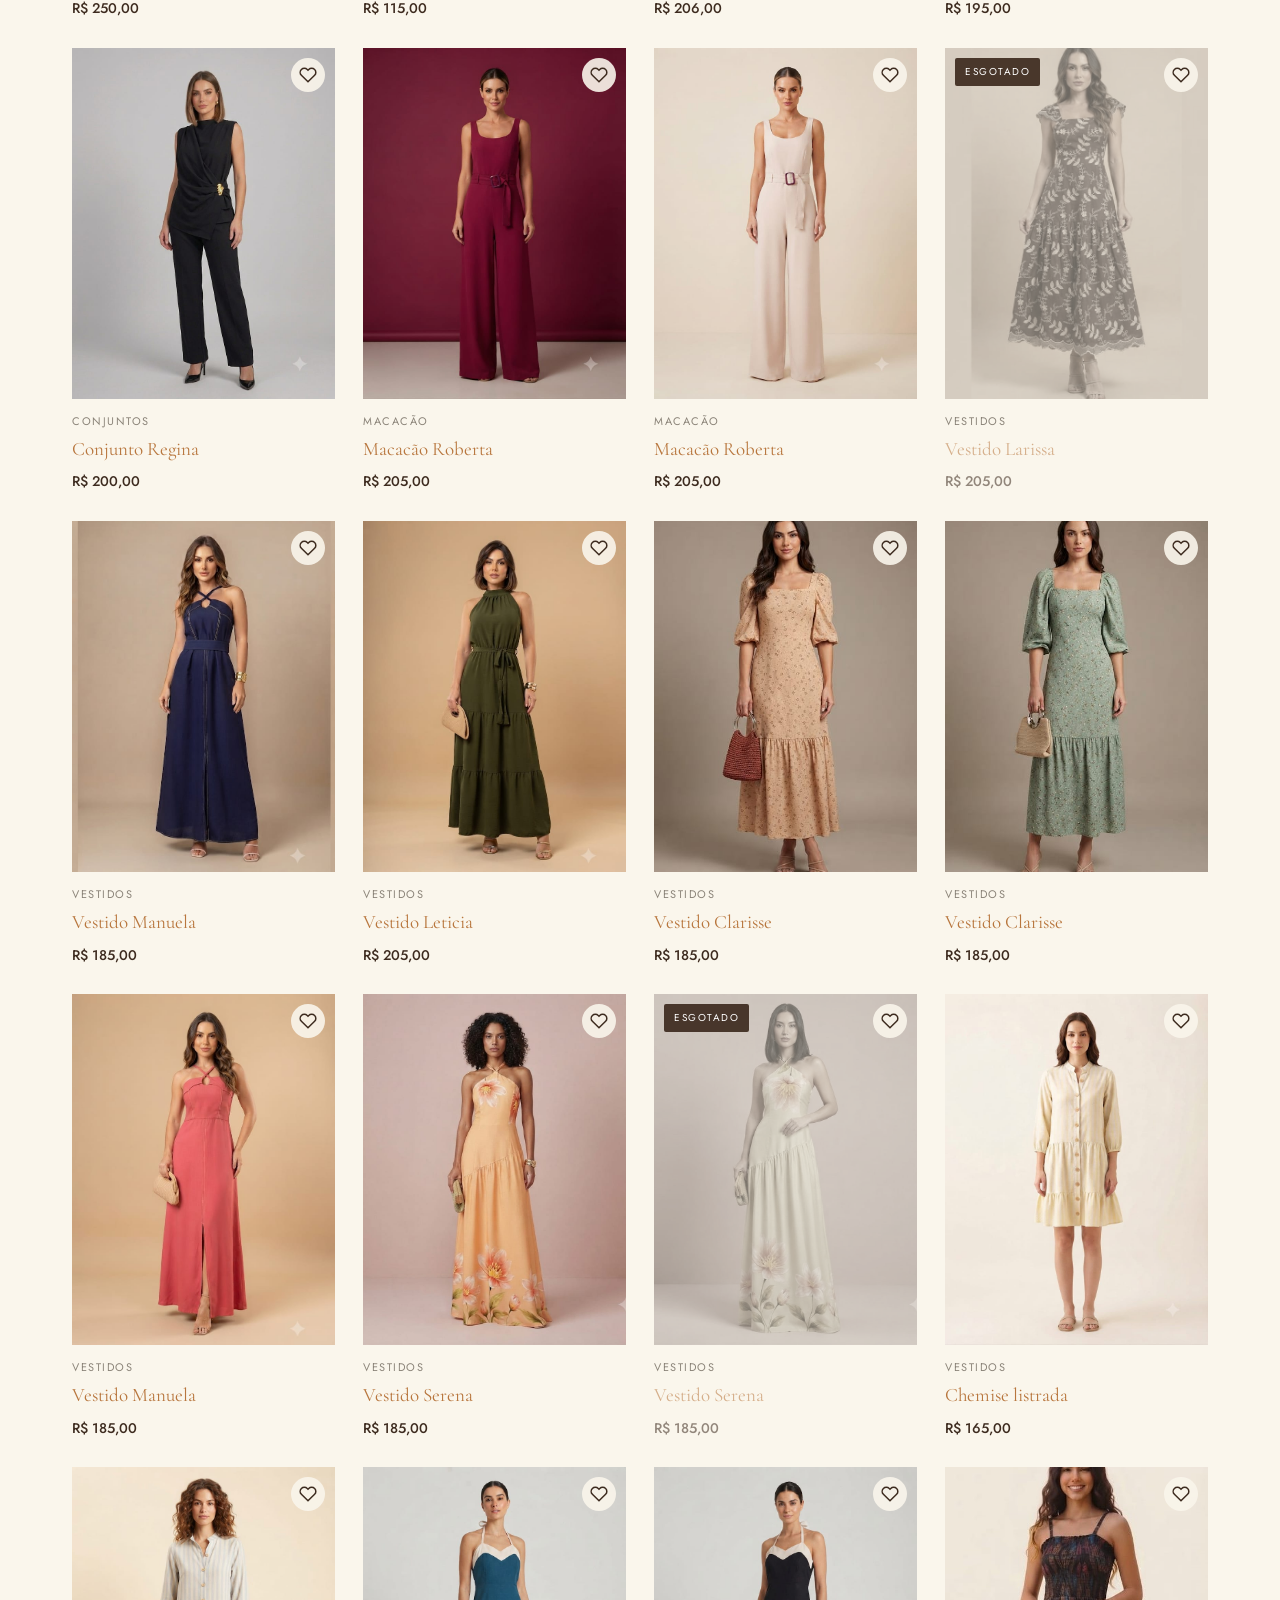
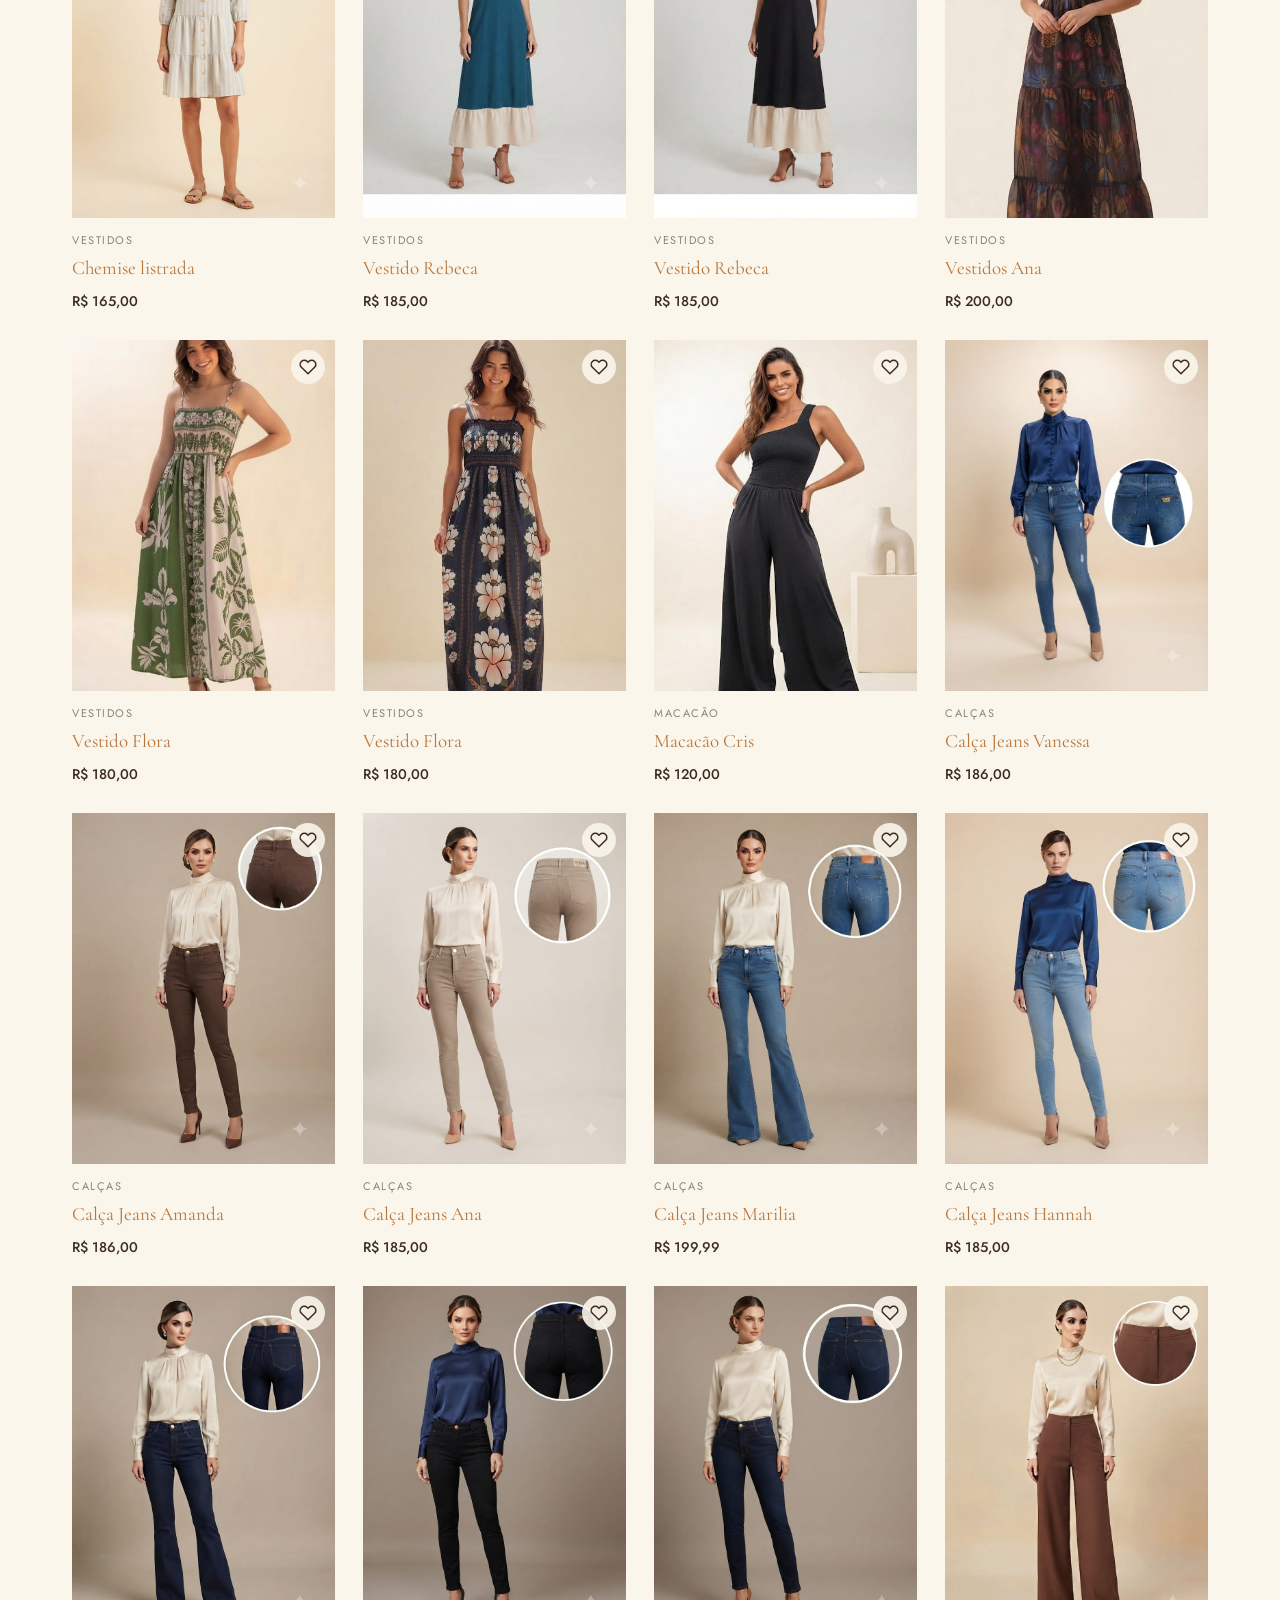
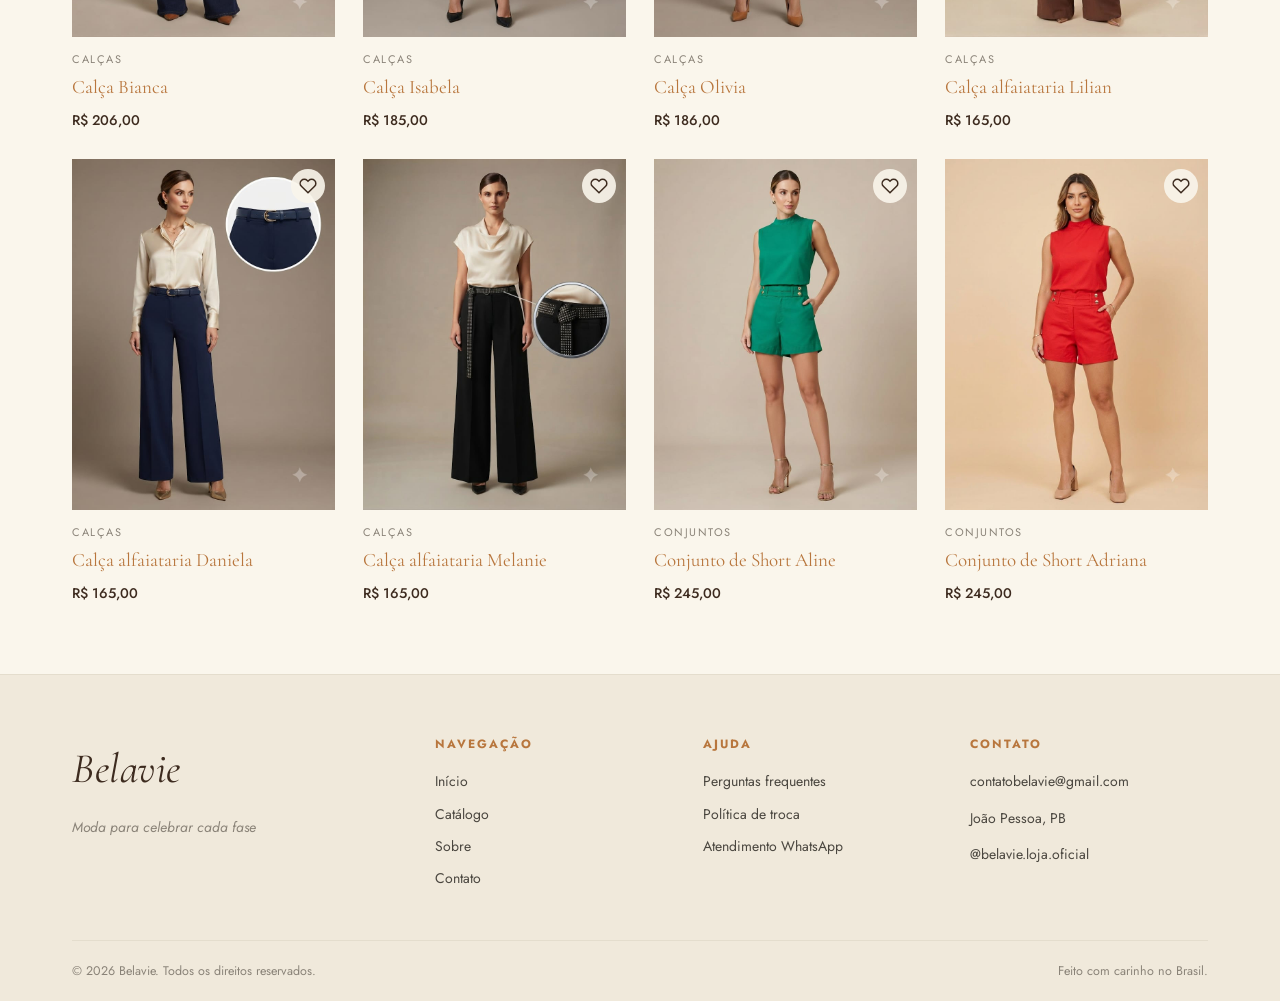
==== commit f7447300: "adicionando valores e tamanhos" ====
--- a/catalogo.html
+++ b/catalogo.html
@@ -14,6 +14,10 @@
 <link rel="stylesheet" href="css/style.css">
 </head>
 <body>
+  <div class="promo-banner" id="promo-banner" data-banner-id="frete-gratis-399">
+  <span>Na Compra da segunda peça, o acessório saí pela metade do preço — aproveite!</span>
+  <button class="promo-close" id="promo-close" aria-label="Fechar aviso">✕</button>
+</div>
 
 <header class="site-header">
   <div class="container">
--- a/css/style.css
+++ b/css/style.css
@@ -1002,3 +1002,224 @@
 @media (max-width: 640px) {
   .favorites-whatsapp-bar { flex-direction: column; align-items: stretch; text-align: center; }
 }
+
+/* ---------- Favoritar na página de detalhes ---------- */
+.product-detail-top-row {
+  display: flex;
+  align-items: center;
+  justify-content: space-between;
+}
+
+.detail-favorite-btn {
+  position: static;
+  width: 38px;
+  height: 38px;
+  background: var(--bg-cream-dark);
+  border: 1px solid var(--line);
+}
+.detail-favorite-btn:hover { transform: scale(1.08); }
+
+
+/* ---------- Seletor de tamanho ---------- */
+.size-selector { margin-bottom: 26px; }
+.size-label {
+  display: block;
+  font-size: 11px;
+  letter-spacing: 1.5px;
+  text-transform: uppercase;
+  color: var(--text-soft);
+  margin-bottom: 10px;
+}
+.size-options {
+  display: flex;
+  gap: 10px;
+  flex-wrap: wrap;
+}
+.size-btn {
+  min-width: 44px;
+  height: 44px;
+  padding: 0 14px;
+  border: 1px solid var(--line);
+  background: var(--white);
+  color: var(--brown-dark);
+  font-size: 13px;
+  font-family: var(--font-body);
+  cursor: pointer;
+  transition: all .2s ease;
+}
+.size-btn:hover { border-color: var(--brown-dark); }
+.size-btn.active {
+  background: var(--brown-dark);
+  border-color: var(--brown-dark);
+  color: var(--white);
+}
+
+.size-warning {
+  display: block;
+  margin-top: 8px;
+  font-size: 12.5px;
+  color: #c0392b;
+  text-align: center;
+}
+
+/* ---------- Parcelamento ---------- */
+.installment-info {
+  font-size: 13px;
+  color: var(--text-soft);
+  margin-bottom: 20px;
+}
+
+/* ---------- Guia de tamanhos ---------- */
+.size-label-row {
+  display: flex;
+  align-items: center;
+  justify-content: space-between;
+  margin-bottom: 10px;
+}
+.size-guide-link {
+  background: none;
+  border: none;
+  color: var(--accent-gold);
+  font-size: 12px;
+  text-decoration: underline;
+  cursor: pointer;
+  padding: 0;
+  font-family: var(--font-body);
+}
+
+.size-btn.sold-out {
+  color: var(--text-soft);
+  border-color: var(--line);
+  background: var(--bg-cream-dark);
+  cursor: not-allowed;
+  text-decoration: line-through;
+  opacity: 0.6;
+}
+.size-btn.sold-out:hover { border-color: var(--line); }
+
+.size-guide-overlay { padding: 20px; }
+.size-guide-modal {
+  background: var(--bg-cream);
+  border-radius: 6px;
+  padding: 36px;
+  max-width: 480px;
+  width: 100%;
+  position: relative;
+  max-height: 90vh;
+  overflow-y: auto;
+}
+.size-guide-modal h3 {
+  font-family: var(--font-display);
+  font-size: 26px;
+  color: var(--brown-dark);
+  margin: 0 0 10px;
+}
+.size-guide-note {
+  font-size: 13px;
+  color: var(--text-soft);
+  margin-bottom: 20px;
+}
+.size-guide-close {
+  position: absolute;
+  top: 16px;
+  right: 16px;
+  background: var(--bg-cream-dark);
+  color: var(--brown-dark);
+  width: 36px;
+  height: 36px;
+}
+.size-guide-table {
+  width: 100%;
+  border-collapse: collapse;
+  font-size: 14px;
+}
+.size-guide-table th, .size-guide-table td {
+  border: 1px solid var(--line);
+  padding: 10px;
+  text-align: center;
+  color: var(--text-main);
+}
+.size-guide-table th {
+  background: var(--bg-cream-dark);
+  color: var(--brown-dark);
+  font-weight: 600;
+}
+
+.map-embed {
+  border: 1px solid var(--line);
+  border-radius: 4px;
+  overflow: hidden;
+}
+
+/* ---------- Banner de promoção ---------- */
+.promo-banner {
+  background: var(--brown-dark);
+  color: var(--white);
+  display: flex;
+  align-items: center;
+  justify-content: center;
+  gap: 16px;
+  padding: 10px 20px;
+  font-size: 13px;
+  letter-spacing: 0.4px;
+  text-align: center;
+  position: relative;
+}
+.promo-close {
+  background: none;
+  border: none;
+  color: var(--white);
+  opacity: 0.7;
+  cursor: pointer;
+  font-size: 13px;
+  position: absolute;
+  right: 16px;
+  top: 50%;
+  transform: translateY(-50%);
+}
+.promo-close:hover { opacity: 1; }
+
+@media (max-width: 640px) {
+  .promo-banner { font-size: 12px; padding: 10px 40px 10px 12px; }
+}
+/* ---------- Produto esgotado (flag geral) ---------- */
+.product-card.out-of-stock .product-image img {
+  filter: grayscale(70%);
+  opacity: 0.55;
+}
+.product-card.out-of-stock .product-name,
+.product-card.out-of-stock .product-price {
+  opacity: 0.55;
+}
+
+.sold-out-badge {
+  position: absolute;
+  top: 10px;
+  left: 10px;
+  background: rgba(61, 43, 31, 0.92);
+  color: #fff;
+  font-size: 10px;
+  letter-spacing: 1.5px;
+  text-transform: uppercase;
+  padding: 6px 10px;
+  border-radius: 2px;
+  z-index: 2;
+}
+
+.sold-out-notice {
+  background: var(--bg-cream-dark);
+  border: 1px solid var(--line);
+  padding: 20px;
+  margin-bottom: 22px;
+}
+.sold-out-badge-inline {
+  position: static;
+  display: inline-block;
+  margin-bottom: 10px;
+}
+.sold-out-notice p {
+  margin: 0;
+  color: var(--text-main);
+  font-size: 14px;
+  line-height: 1.6;
+}
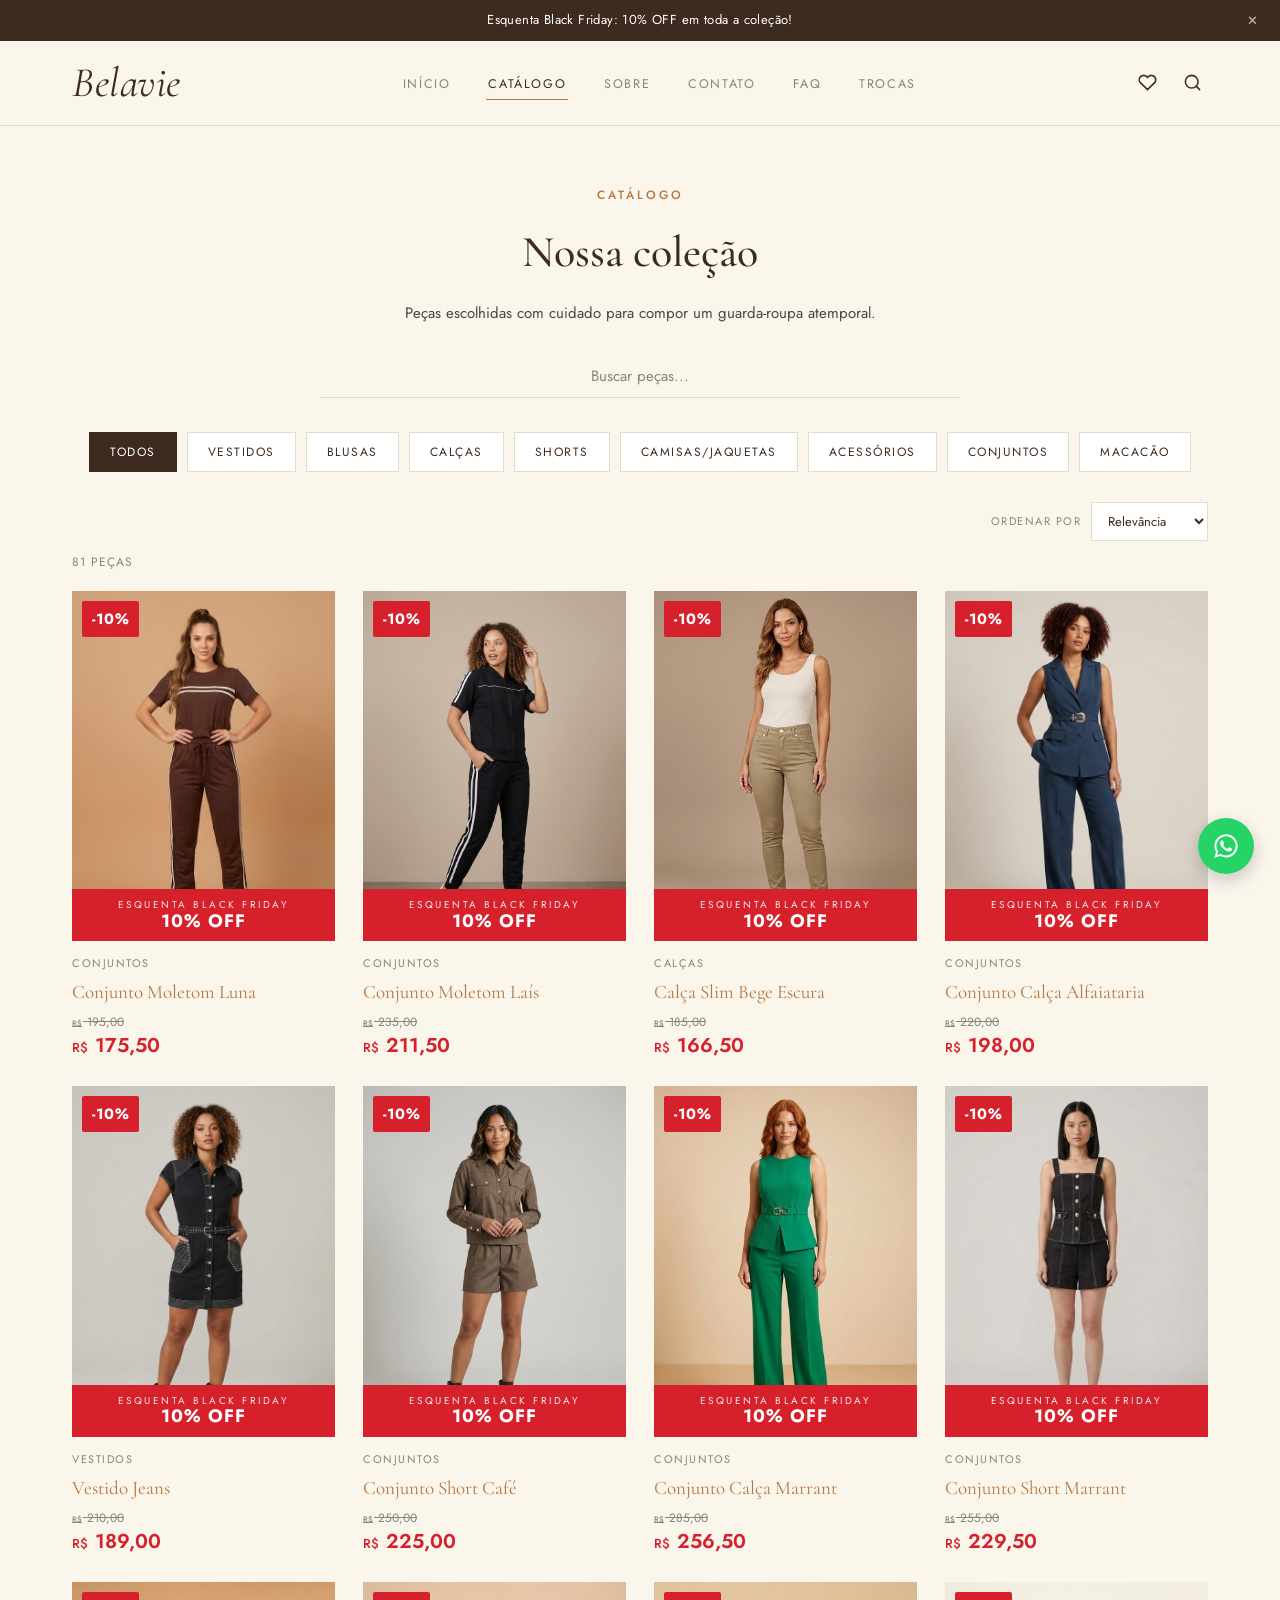
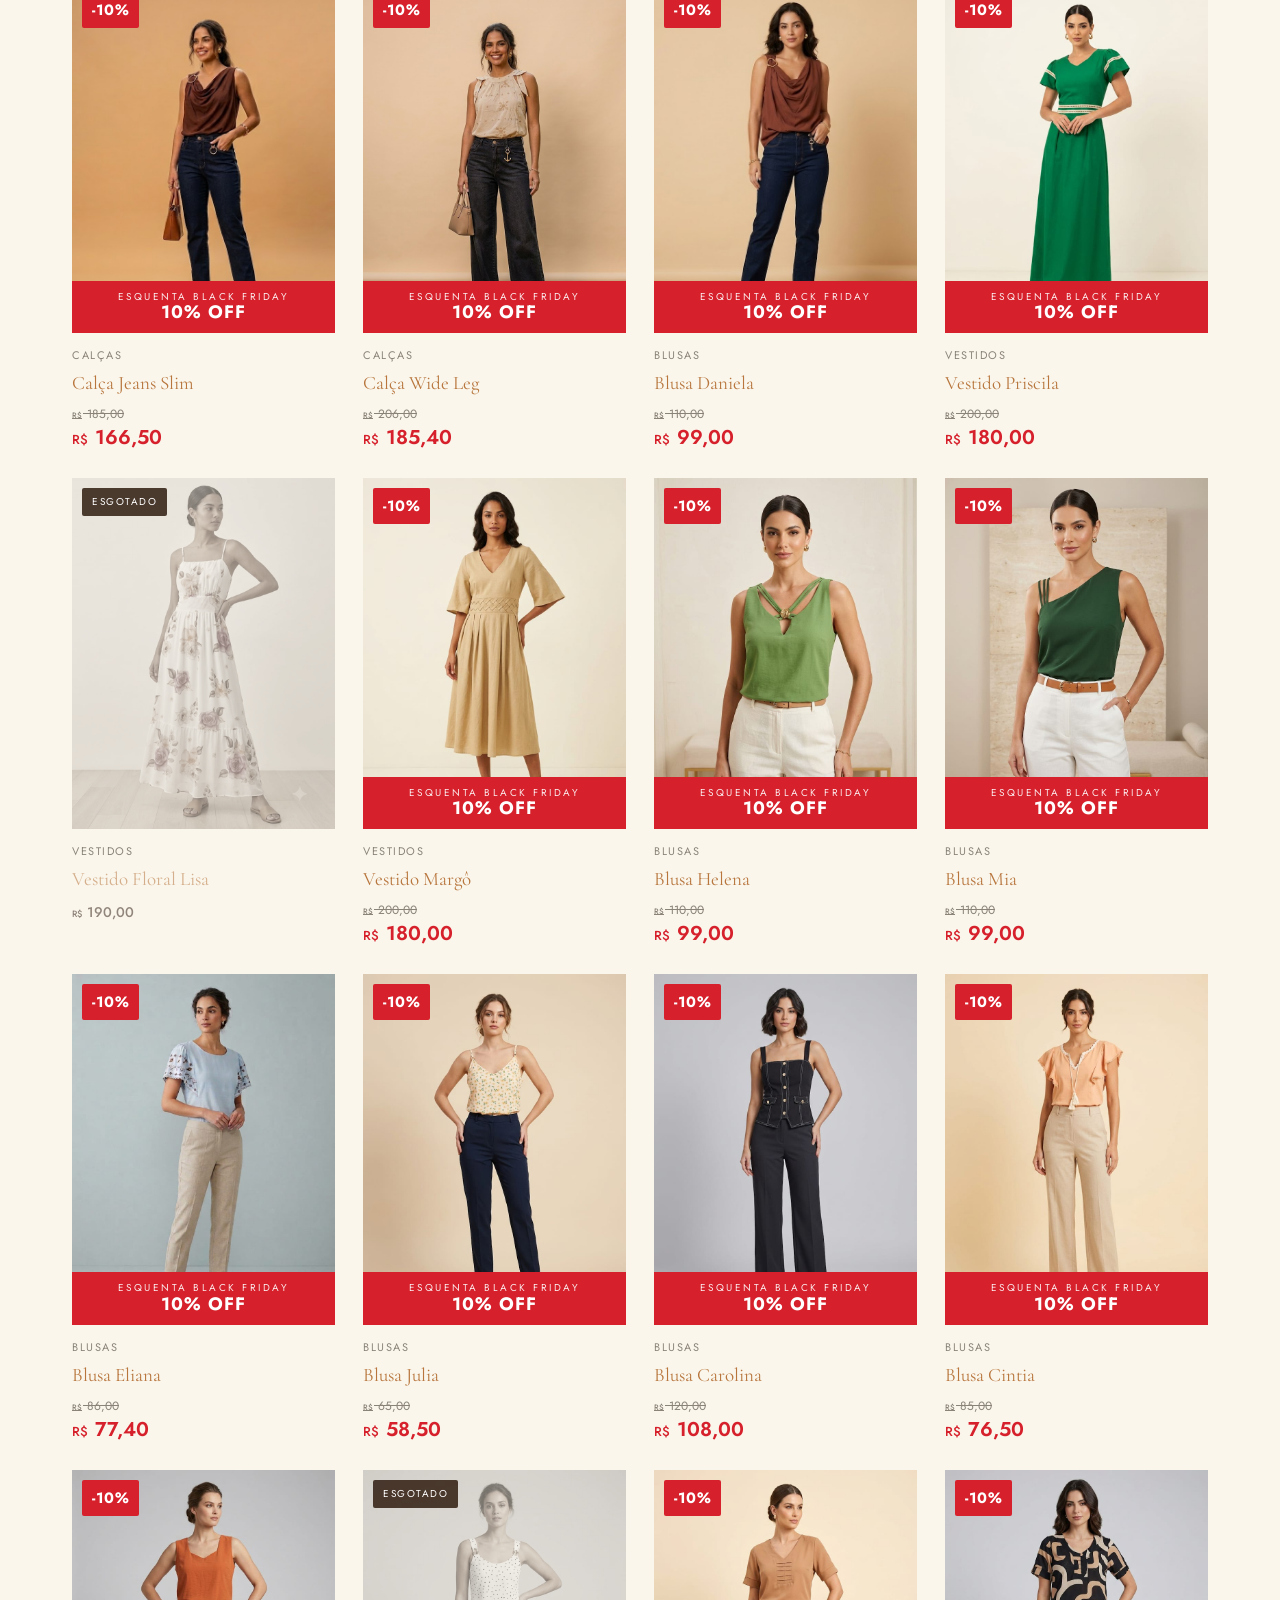
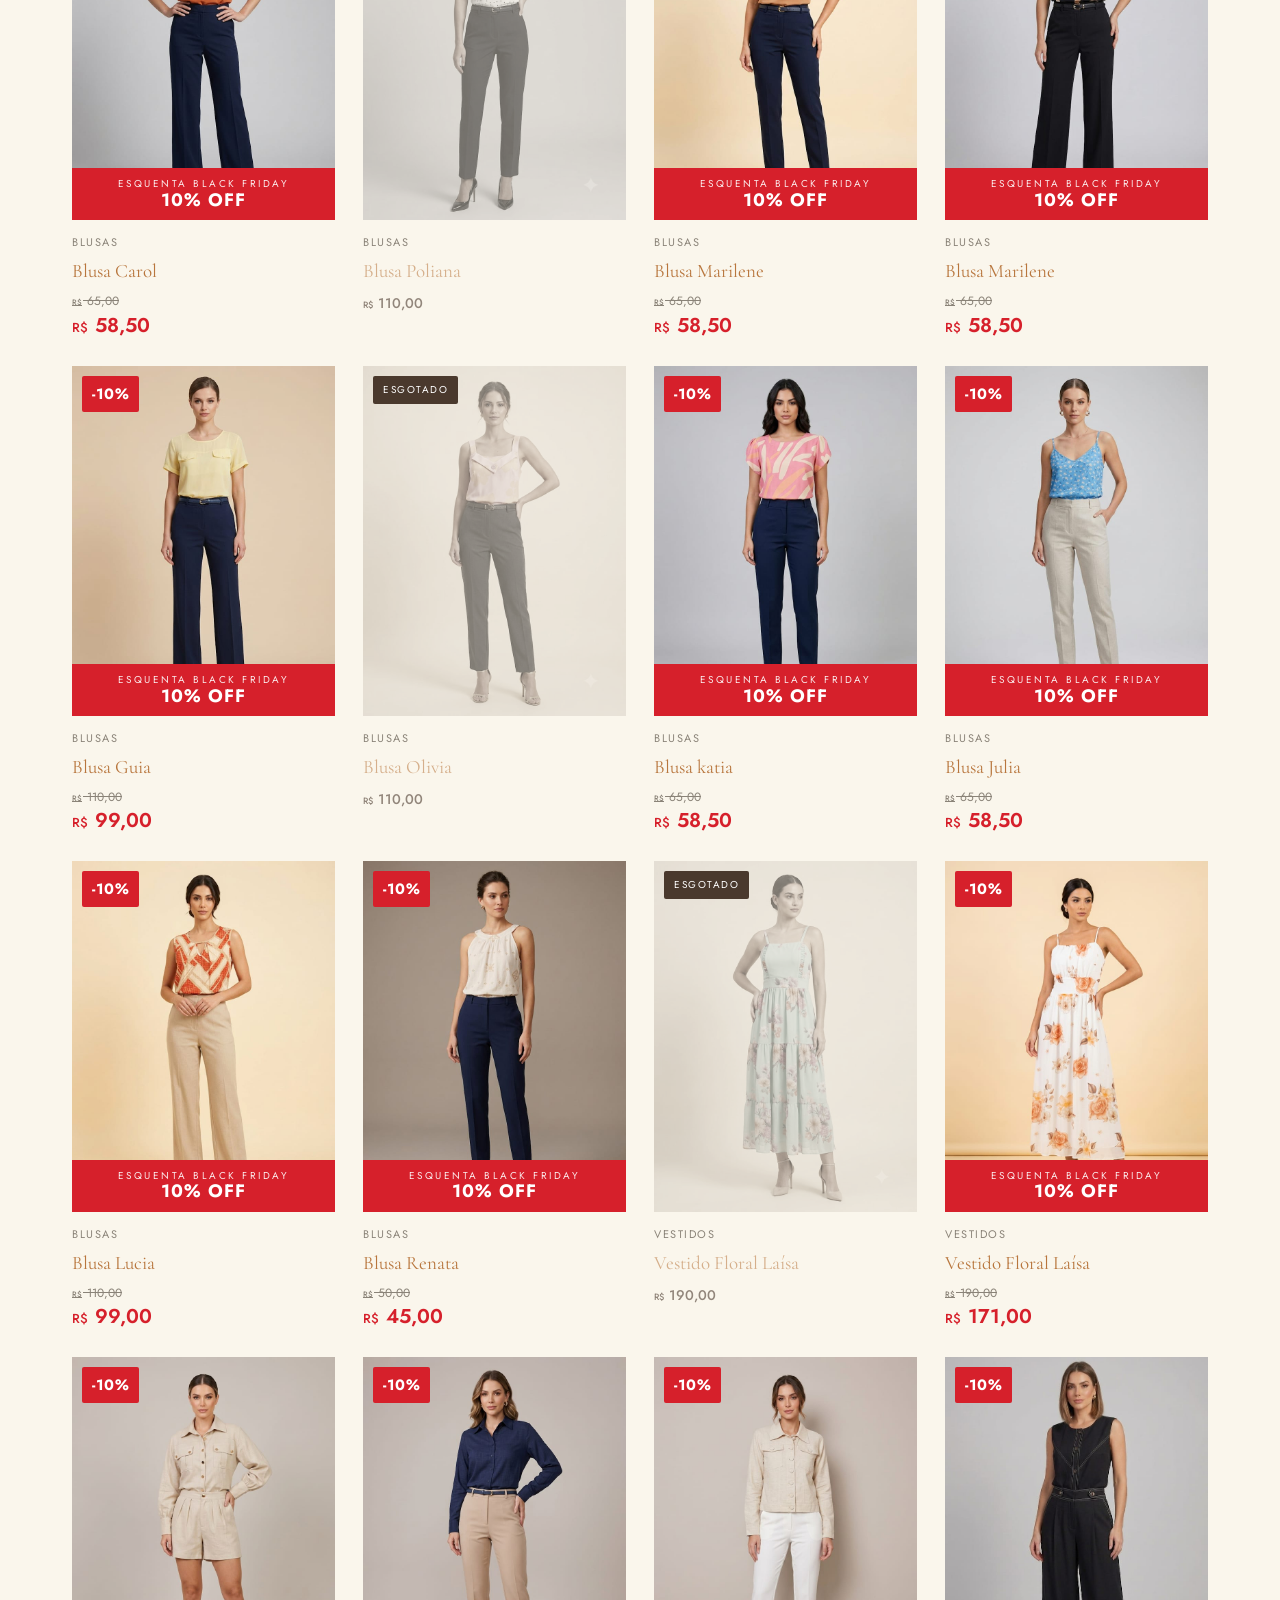
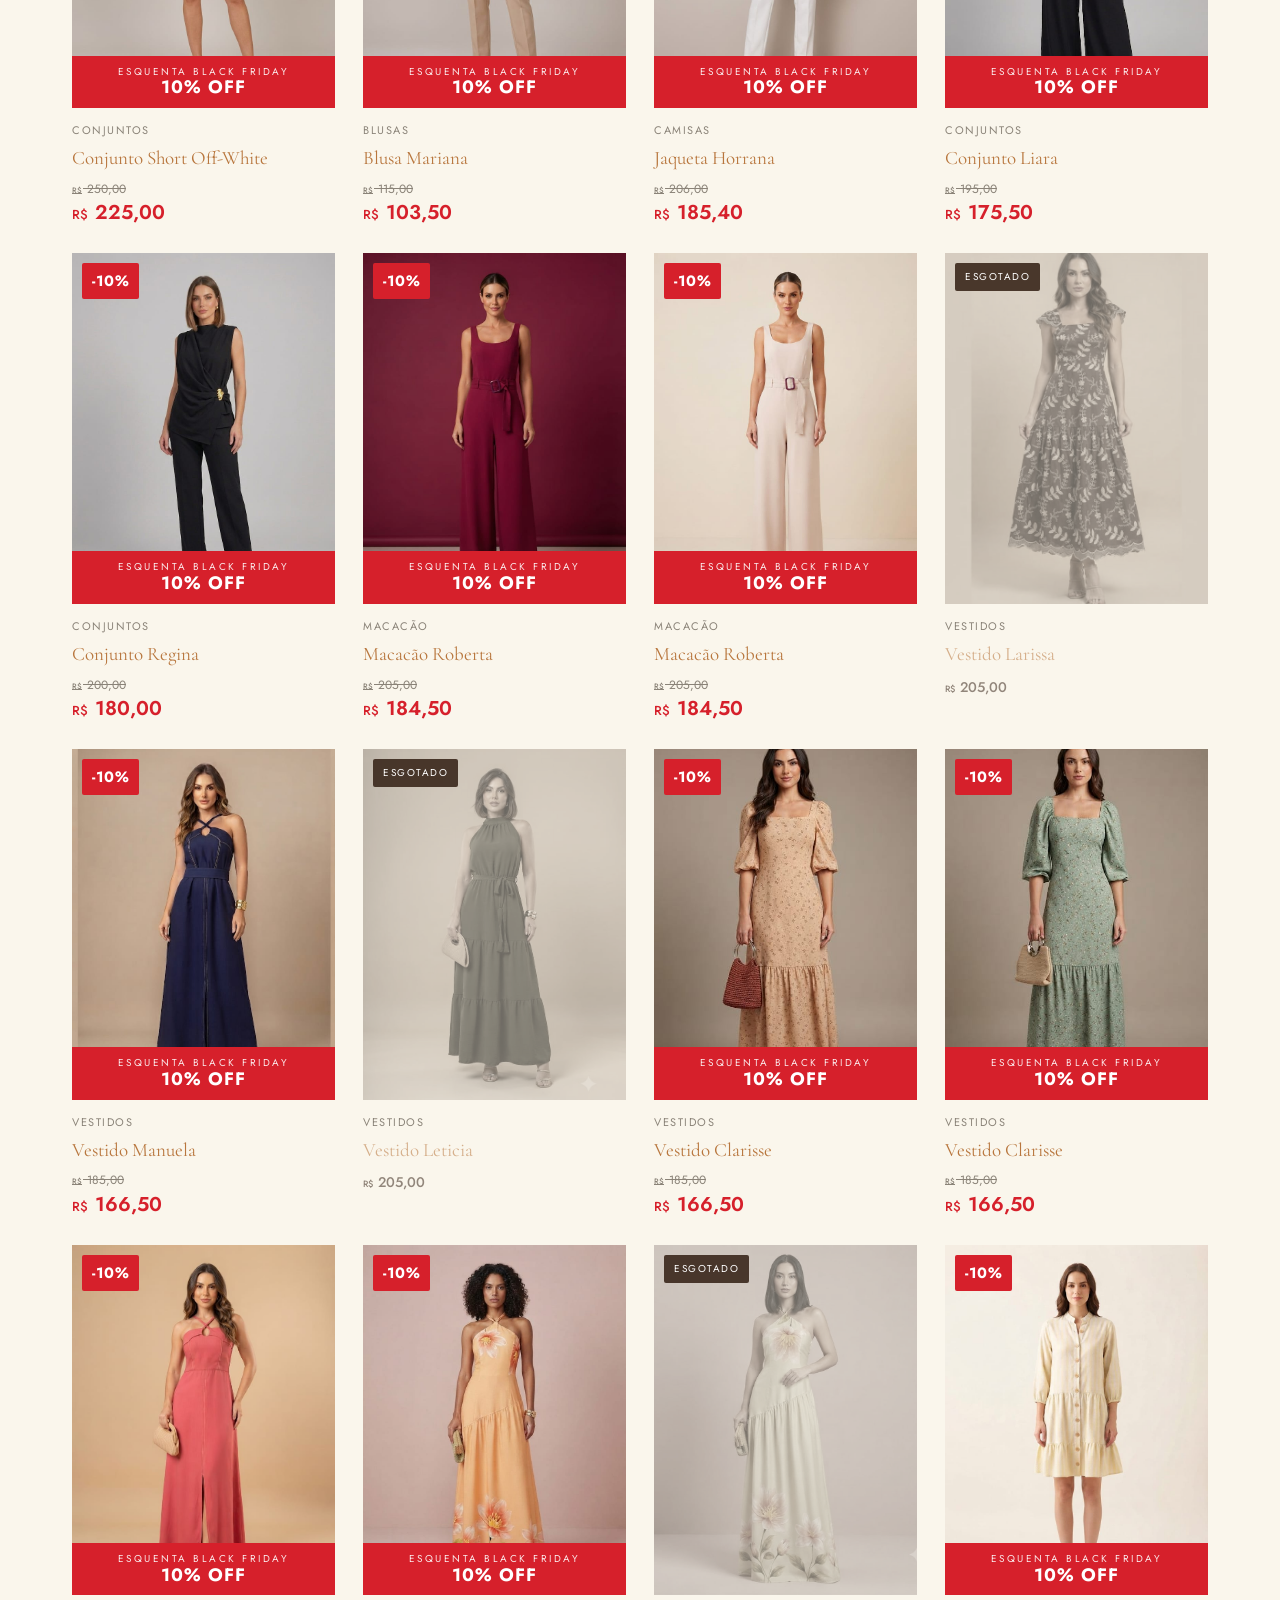
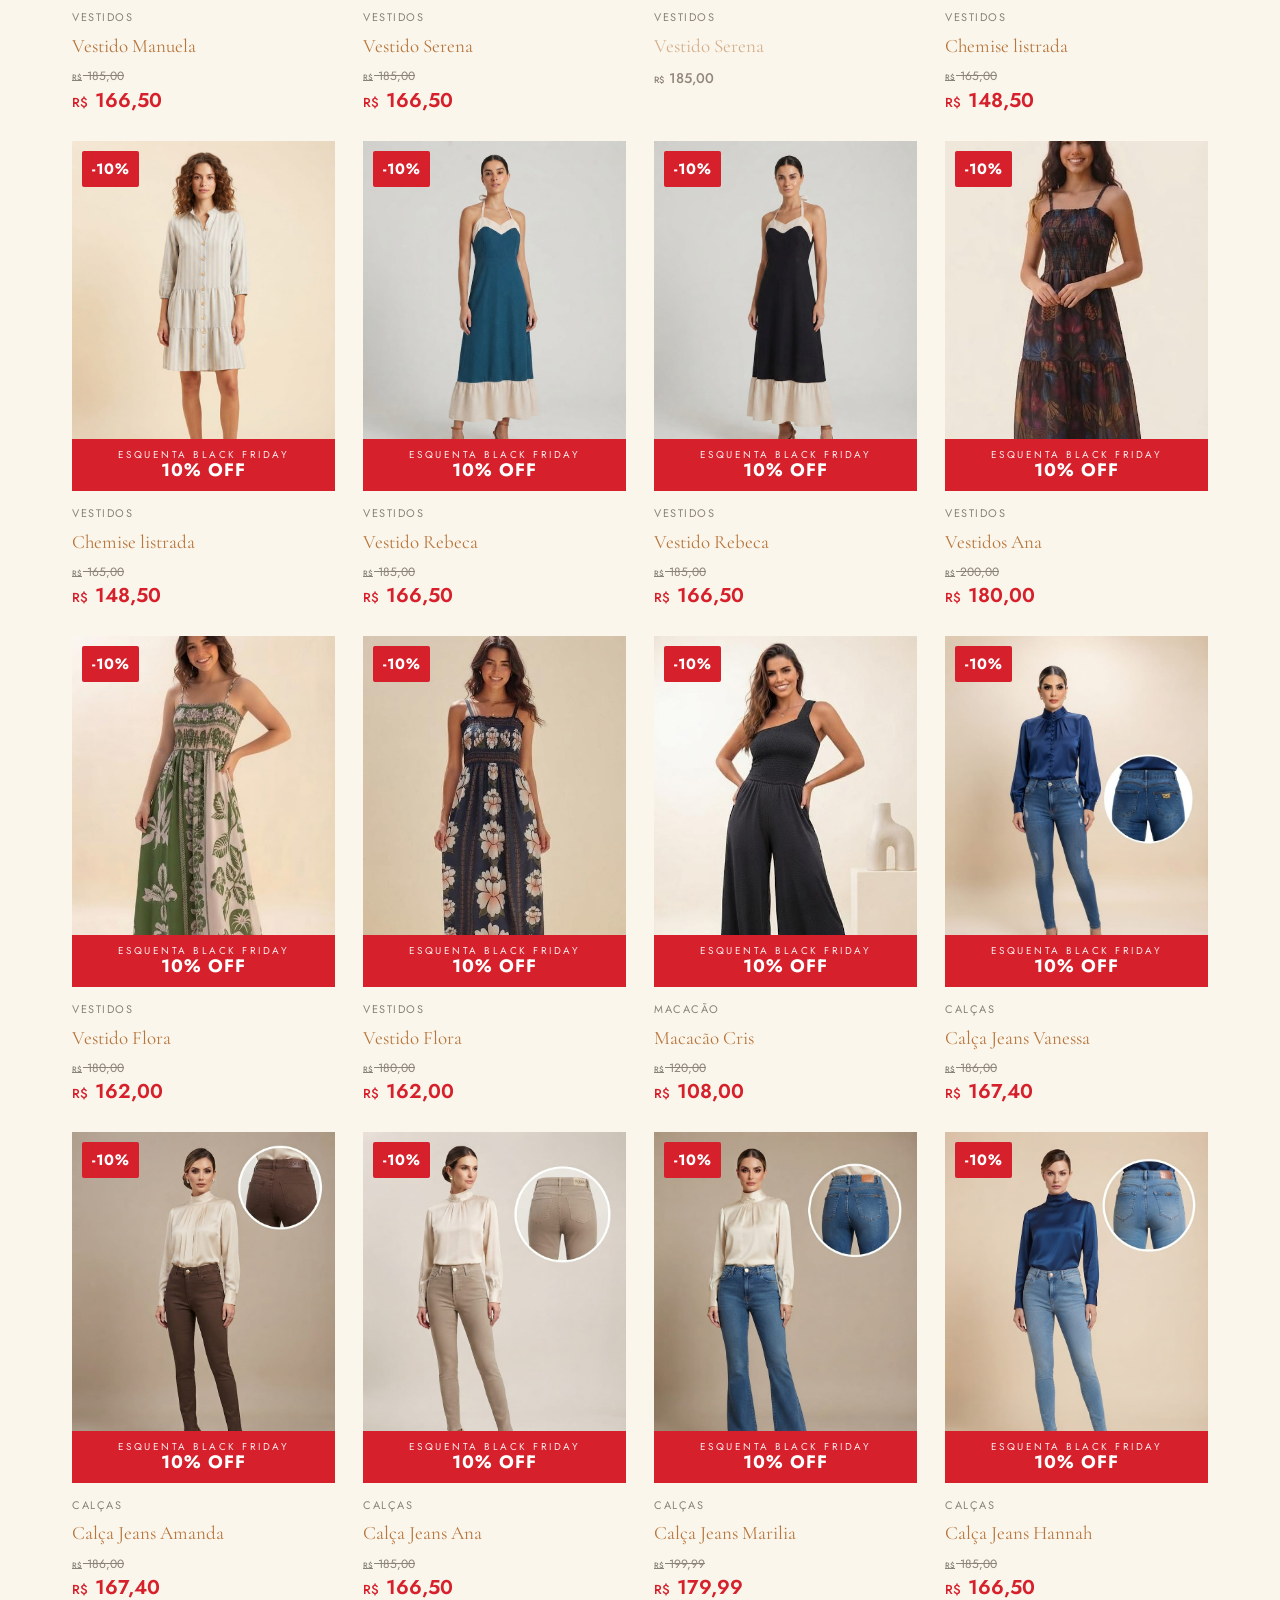
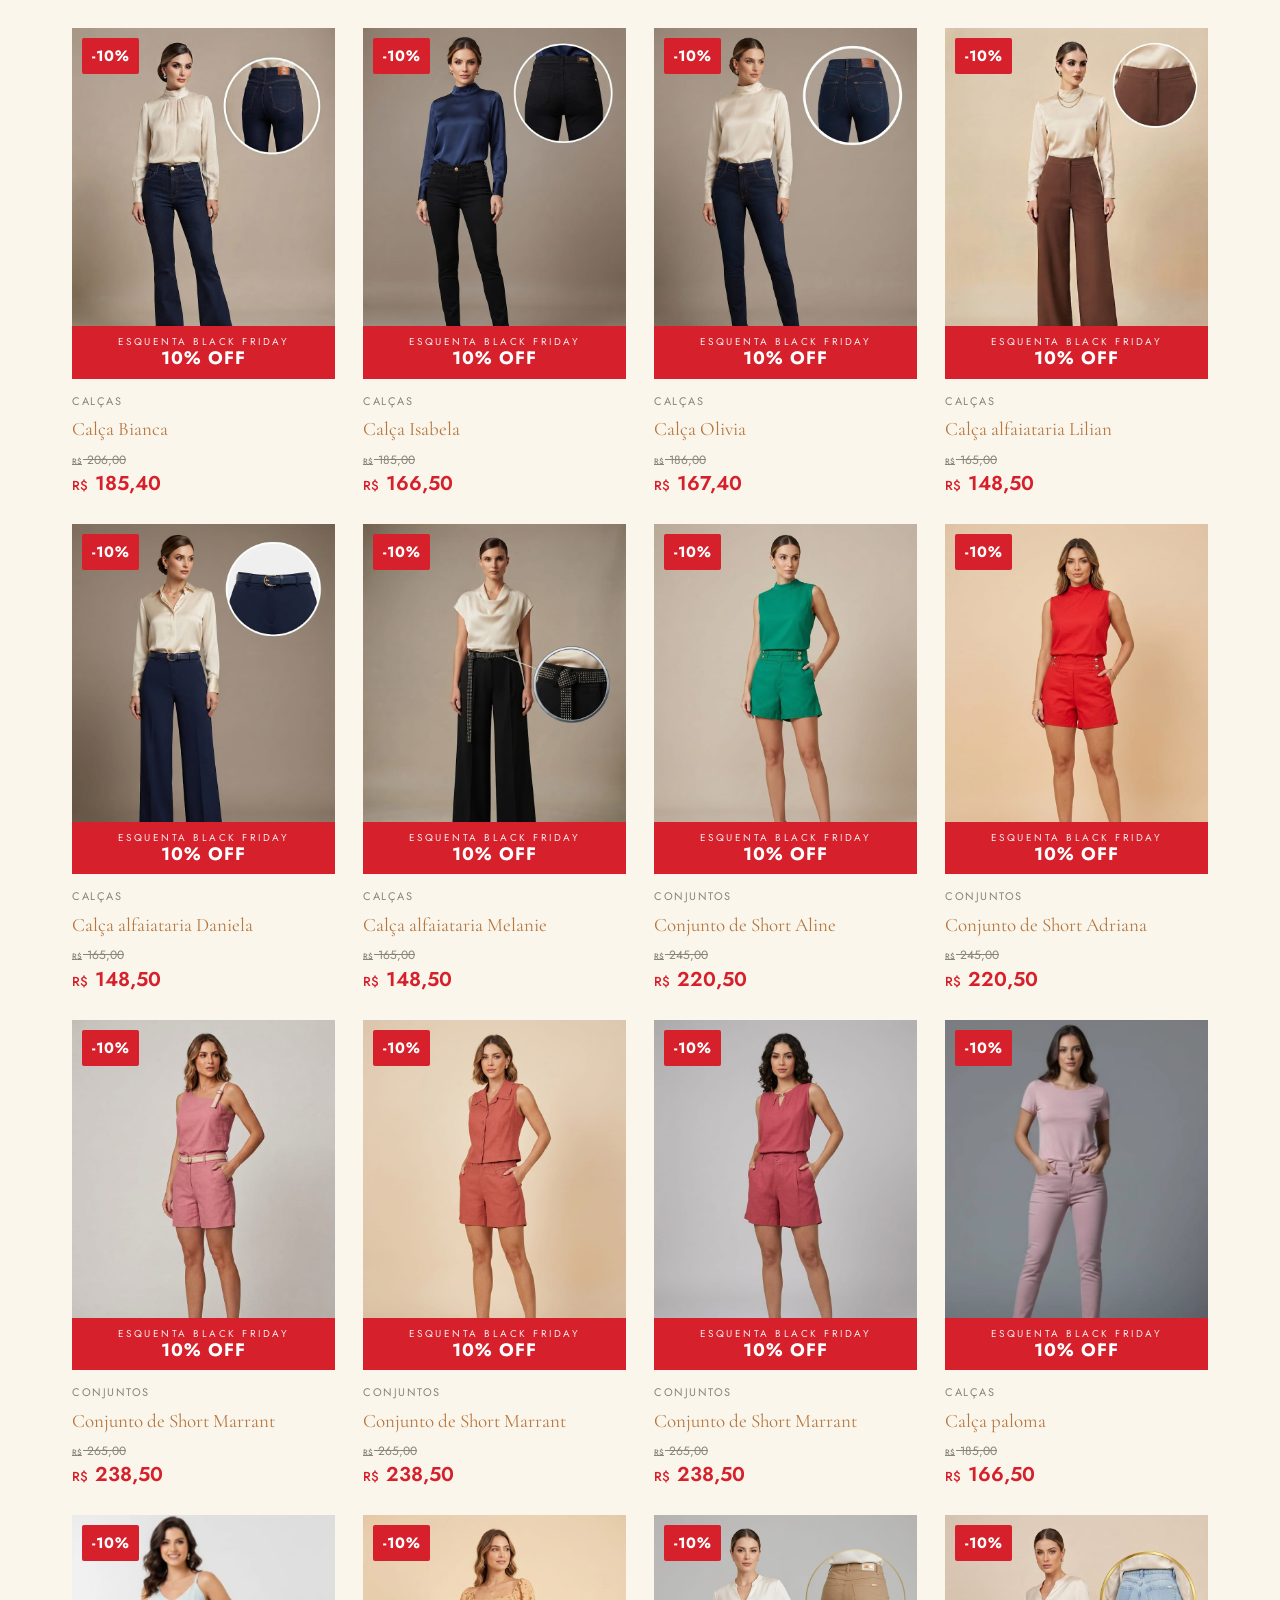
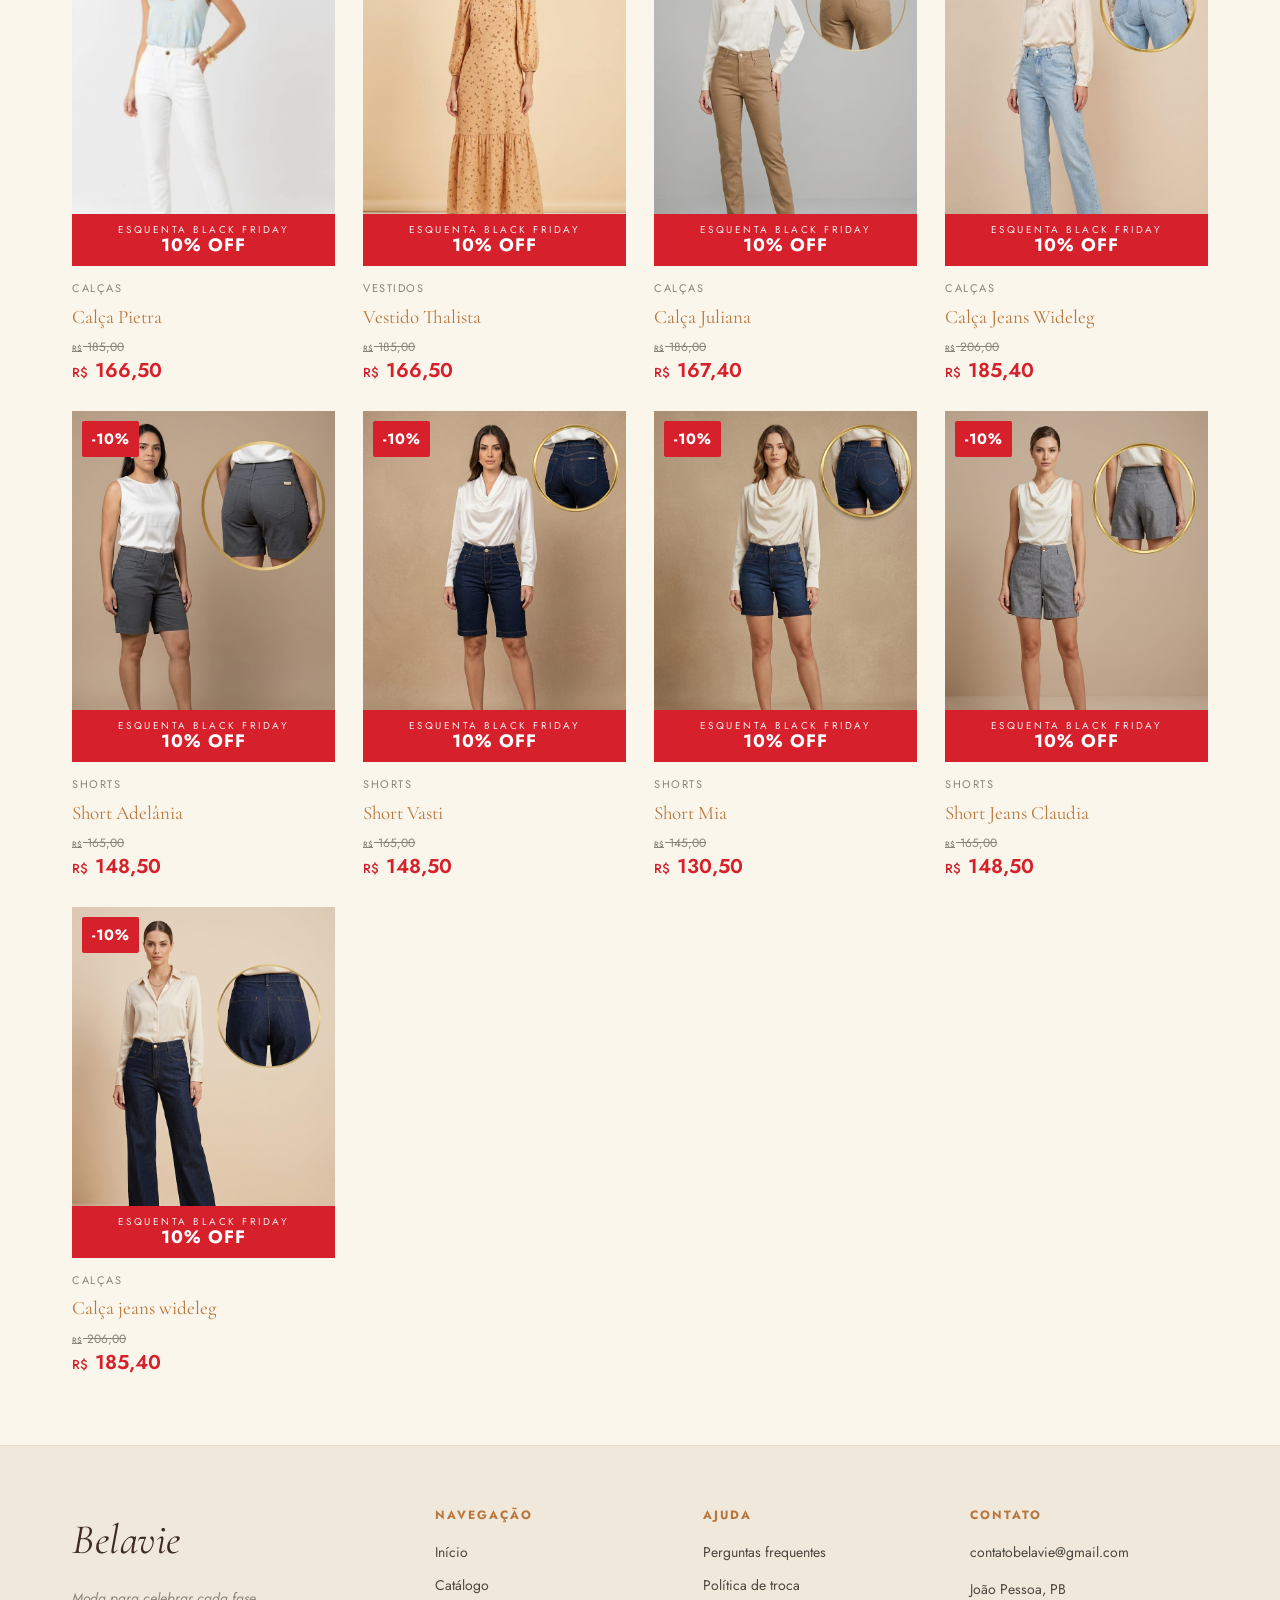
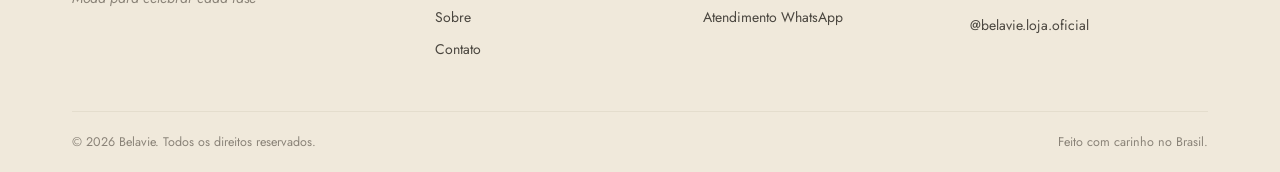
==== commit d97f290f: "esquenta black friday" ====
--- a/catalogo.html
+++ b/catalogo.html
@@ -14,10 +14,11 @@
 <link rel="stylesheet" href="css/style.css">
 </head>
 <body>
-  <div class="promo-banner" id="promo-banner" data-banner-id="frete-gratis-399">
-  <span>Na Compra da segunda peça, o acessório saí pela metade do preço — aproveite!</span>
+    <div class="promo-banner" id="promo-banner" data-banner-id="esquenta-black-friday">
+  <span>Esquenta Black Friday: 10% OFF em toda a coleção!</span>
   <button class="promo-close" id="promo-close" aria-label="Fechar aviso">✕</button>
 </div>
+
 
 <header class="site-header">
   <div class="container">
--- a/css/style.css
+++ b/css/style.css
@@ -288,7 +288,7 @@
   grid-template-columns: repeat(4, 1fr);
   gap: 28px;
 }
-.product-card { cursor: default; }
+.product-card { cursor: pointer; }
 .product-image {
   aspect-ratio: 3/4;
   background: var(--bg-cream-dark);
@@ -1223,3 +1223,334 @@
   font-size: 14px;
   line-height: 1.6;
 }
+/* ---------- Formas de pagamento aceitas ---------- */
+.payment-methods {
+  display: flex;
+  flex-wrap: wrap;
+  gap: 18px;
+  margin-bottom: 20px;
+}
+.payment-item {
+  display: flex;
+  align-items: center;
+  gap: 6px;
+  font-size: 12.5px;
+  color: var(--text-soft);
+  letter-spacing: 0.3px;
+}
+.payment-item svg {
+  color: var(--accent-gold);
+  flex-shrink: 0;
+}
+
+@media (max-width: 480px) {
+  .payment-methods { gap: 14px; }
+}
+
+@media (max-width: 640px) {
+  .container {
+    padding: 0 20px;
+  }
+
+  .product-detail {
+    padding: 24px 0 60px;
+  }
+
+  .product-detail-info {
+    padding-top: 22px;
+  }
+
+  .product-detail-info h1 {
+    margin: 10px 0 16px;
+  }
+
+  .product-detail-price {
+    margin-bottom: 4px;
+  }
+
+  .payment-methods {
+    gap: 16px;
+    margin-bottom: 26px;
+  }
+
+  .product-detail-description {
+    margin-bottom: 26px;
+  }
+
+  .size-selector {
+    margin-bottom: 28px;
+  }
+}
+
+@media (max-width: 640px) {
+  /* Hero */
+  .hero {
+    padding: 40px 0 30px;
+    gap: 30px;
+  }
+  .hero-eyebrow { margin-bottom: 12px; }
+  .hero h1 { margin: 0 0 16px; }
+  .hero p { margin-bottom: 24px; }
+  .hero-carousel { margin-bottom: 6px; }
+
+  /* Faixa de recursos (frete grátis, peças exclusivas, trocas) */
+  .feature-strip .container {
+    flex-direction: column;
+    align-items: flex-start;
+    gap: 14px;
+    padding: 18px 20px;
+  }
+
+  /* Seções (categorias, destaques, instagram) */
+  .section {
+    padding: 44px 0;
+  }
+  .section-header {
+    margin-bottom: 22px;
+  }
+
+  /* Grade de categorias */
+  .category-grid {
+    gap: 12px;
+  }
+  .category-card {
+    font-size: 16px;
+  }
+
+  /* Instagram */
+  .instagram-box {
+    padding: 40px 20px;
+  }
+  .instagram-box h3 { margin: 0 0 10px; }
+  .instagram-box p { margin: 0 auto 22px; }
+}
+/* ================= Esquenta Black Friday ================= */
+
+/* "R$" menor */
+.currency {
+  font-size: 0.65em;
+  font-weight: 500;
+  margin-right: 1px;
+}
+
+/* Selo no canto da foto */
+.discount-badge {
+  position: absolute;
+  top: 10px;
+  left: 10px;
+  background: #d6202b;
+  color: #fff;
+  font-size: 15px;
+  font-weight: 700;
+  letter-spacing: 0.5px;
+  padding: 6px 10px;
+  border-radius: 2px;
+  z-index: 2;
+}
+
+/* Faixa na base da foto */
+.discount-ribbon {
+  position: absolute;
+  left: 0;
+  right: 0;
+  bottom: 0;
+  background: #d6202b;
+  color: #fff;
+  text-align: center;
+  padding: 10px 6px;
+  z-index: 2;
+  display: flex;
+  flex-direction: column;
+  align-items: center;
+  line-height: 1.15;
+}
+.discount-ribbon-title {
+  font-size: 10px;
+  letter-spacing: 2.5px;
+  text-transform: uppercase;
+  opacity: 0.9;
+}
+.discount-ribbon-value {
+  font-size: 18px;
+  font-weight: 700;
+  letter-spacing: 1px;
+}
+
+/* Preço com desconto: um abaixo do outro */
+.product-price .price-old,
+.product-price .price-new,
+.product-detail-price .price-old,
+.product-detail-price .price-new {
+  display: block;
+}
+.product-price .price-old,
+.product-detail-price .price-old {
+  color: #8a8378;
+  text-decoration: line-through;
+  font-size: 12px;
+  font-weight: 400;
+  margin: 0 0 2px;
+}
+.product-price .price-new,
+.product-detail-price .price-new {
+  color: #d6202b;
+  font-size: 20px;
+  font-weight: 600;
+  line-height: 1.2;
+}
+.product-detail-price .price-old {
+  font-size: 15px;
+  margin-bottom: 4px;
+}
+.product-detail-price .price-new {
+  font-size: 32px;
+}
+
+/* Etiqueta na página de detalhe */
+.bf-tag {
+  display: inline-block;
+  background: #d6202b;
+  color: #fff;
+  font-size: 11px;
+  letter-spacing: 1.5px;
+  text-transform: uppercase;
+  padding: 6px 12px;
+  border-radius: 2px;
+  margin: 4px 0 18px;
+}
+
+/* Faixa de recursos com 2 itens */
+.feature-strip .container {
+  justify-content: space-around;
+}
+
+/* ---------- Banner da home ---------- */
+.bf-hero {
+  display: grid;
+  grid-template-columns: 1.1fr 1fr;
+  min-height: 400px;
+  background: #eeebe6;
+}
+
+.bf-hero-photo {
+  position: relative;
+  display: flex;
+  overflow: hidden;
+  background: #3d2b1f;
+}
+.bf-hero-photo img {
+  position: absolute;
+  inset: 0;
+  width: 100%;
+  height: 100%;
+  object-fit: cover;
+  object-position: center top;
+  filter: grayscale(100%);
+}
+.bf-hero-photo::after {
+  content: "";
+  position: absolute;
+  inset: 0;
+  background: rgba(0, 0, 0, 0.3);
+}
+
+.bf-hero-title {
+  position: relative;
+  z-index: 1;
+  flex: 1;
+  display: flex;
+  flex-direction: column;
+  align-items: center;
+  justify-content: center;
+  text-align: center;
+  color: #fff;
+  padding: 30px 20px;
+}
+.bf-small {
+  font-size: 22px;
+  letter-spacing: 8px;
+  text-transform: uppercase;
+  font-weight: 400;
+}
+.bf-big {
+  font-size: clamp(48px, 7vw, 96px);
+  font-weight: 700;
+  line-height: 1;
+  letter-spacing: -1px;
+  text-transform: uppercase;
+}
+.bf-red { color: #e0182d; }
+
+.bf-hero-offer {
+  display: flex;
+  flex-direction: column;
+  align-items: center;
+  justify-content: center;
+  text-align: center;
+  padding: 40px 24px;
+  color: #1a1a1a;
+}
+.bf-offer-top {
+  font-size: 26px;
+  font-weight: 700;
+  letter-spacing: 3px;
+  text-transform: uppercase;
+}
+.bf-offer-value {
+  display: flex;
+  align-items: center;
+  gap: 6px;
+  color: #d6202b;
+  font-weight: 800;
+  line-height: 0.9;
+  margin: 8px 0 16px;
+}
+.bf-offer-number {
+  font-size: clamp(90px, 12vw, 160px);
+  letter-spacing: -4px;
+}
+.bf-offer-off {
+  display: flex;
+  flex-direction: column;
+  align-items: flex-start;
+  line-height: 0.85;
+}
+.bf-offer-percent { font-size: clamp(44px, 6vw, 80px); }
+.bf-offer-word { font-size: clamp(28px, 4vw, 52px); }
+
+.bf-offer-note {
+  border: 1px solid #d6202b;
+  color: #d6202b;
+  font-size: 15px;
+  font-weight: 600;
+  padding: 10px 22px;
+}
+.bf-offer-fine {
+  font-size: 11px;
+  color: #6b655c;
+  margin: 12px 0 18px;
+}
+.bf-hero-btn {
+  background: #111;
+  color: #fff;
+  font-size: 15px;
+  font-weight: 700;
+  letter-spacing: 1.5px;
+  text-transform: uppercase;
+  padding: 16px 44px;
+  border-radius: 10px;
+  transition: background 0.2s ease;
+}
+.bf-hero-btn:hover { background: #3d2b1f; }
+
+/* Celular */
+@media (max-width: 900px) {
+  .bf-hero { grid-template-columns: 1fr; }
+  .bf-hero-photo { min-height: 280px; }
+}
+@media (max-width: 640px) {
+  .bf-small { font-size: 16px; letter-spacing: 6px; }
+  .bf-offer-top { font-size: 20px; }
+  .discount-ribbon-value { font-size: 15px; }
+  .discount-ribbon-title { font-size: 9px; letter-spacing: 1.5px; }
+}
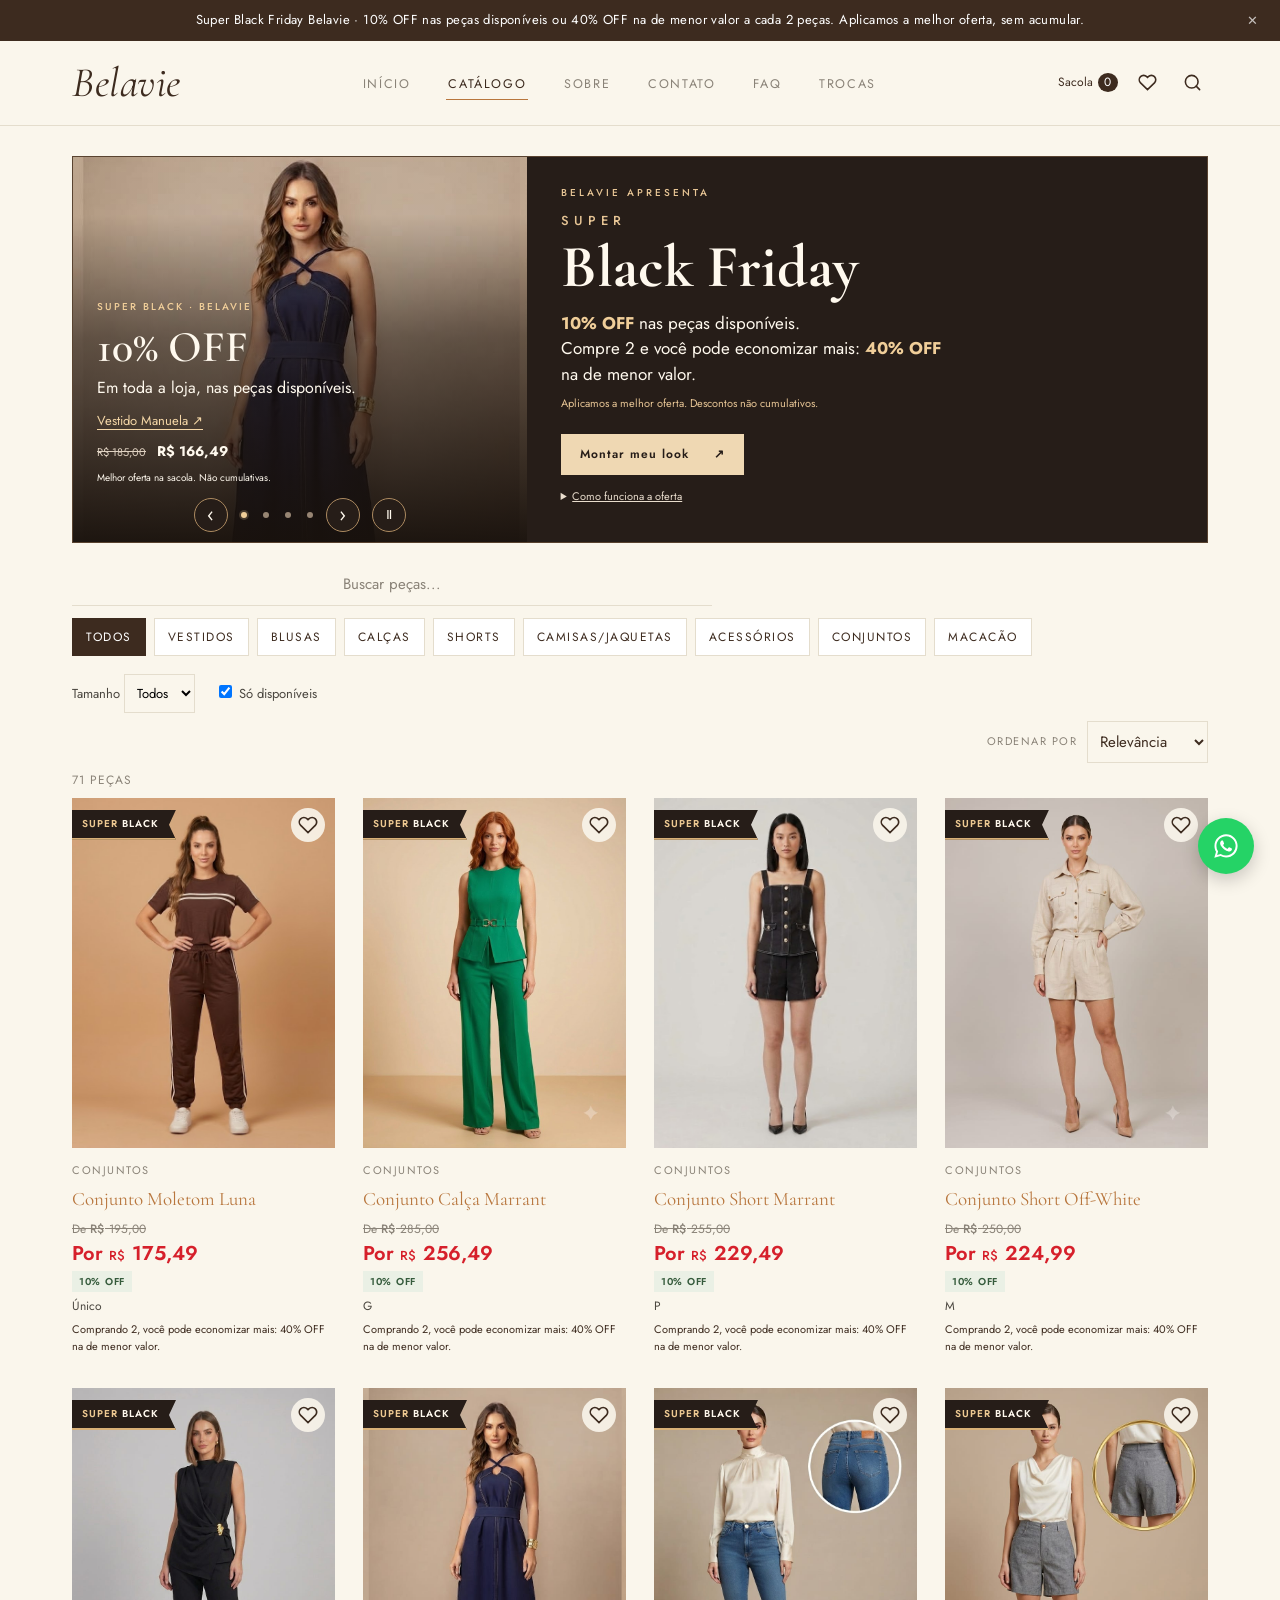
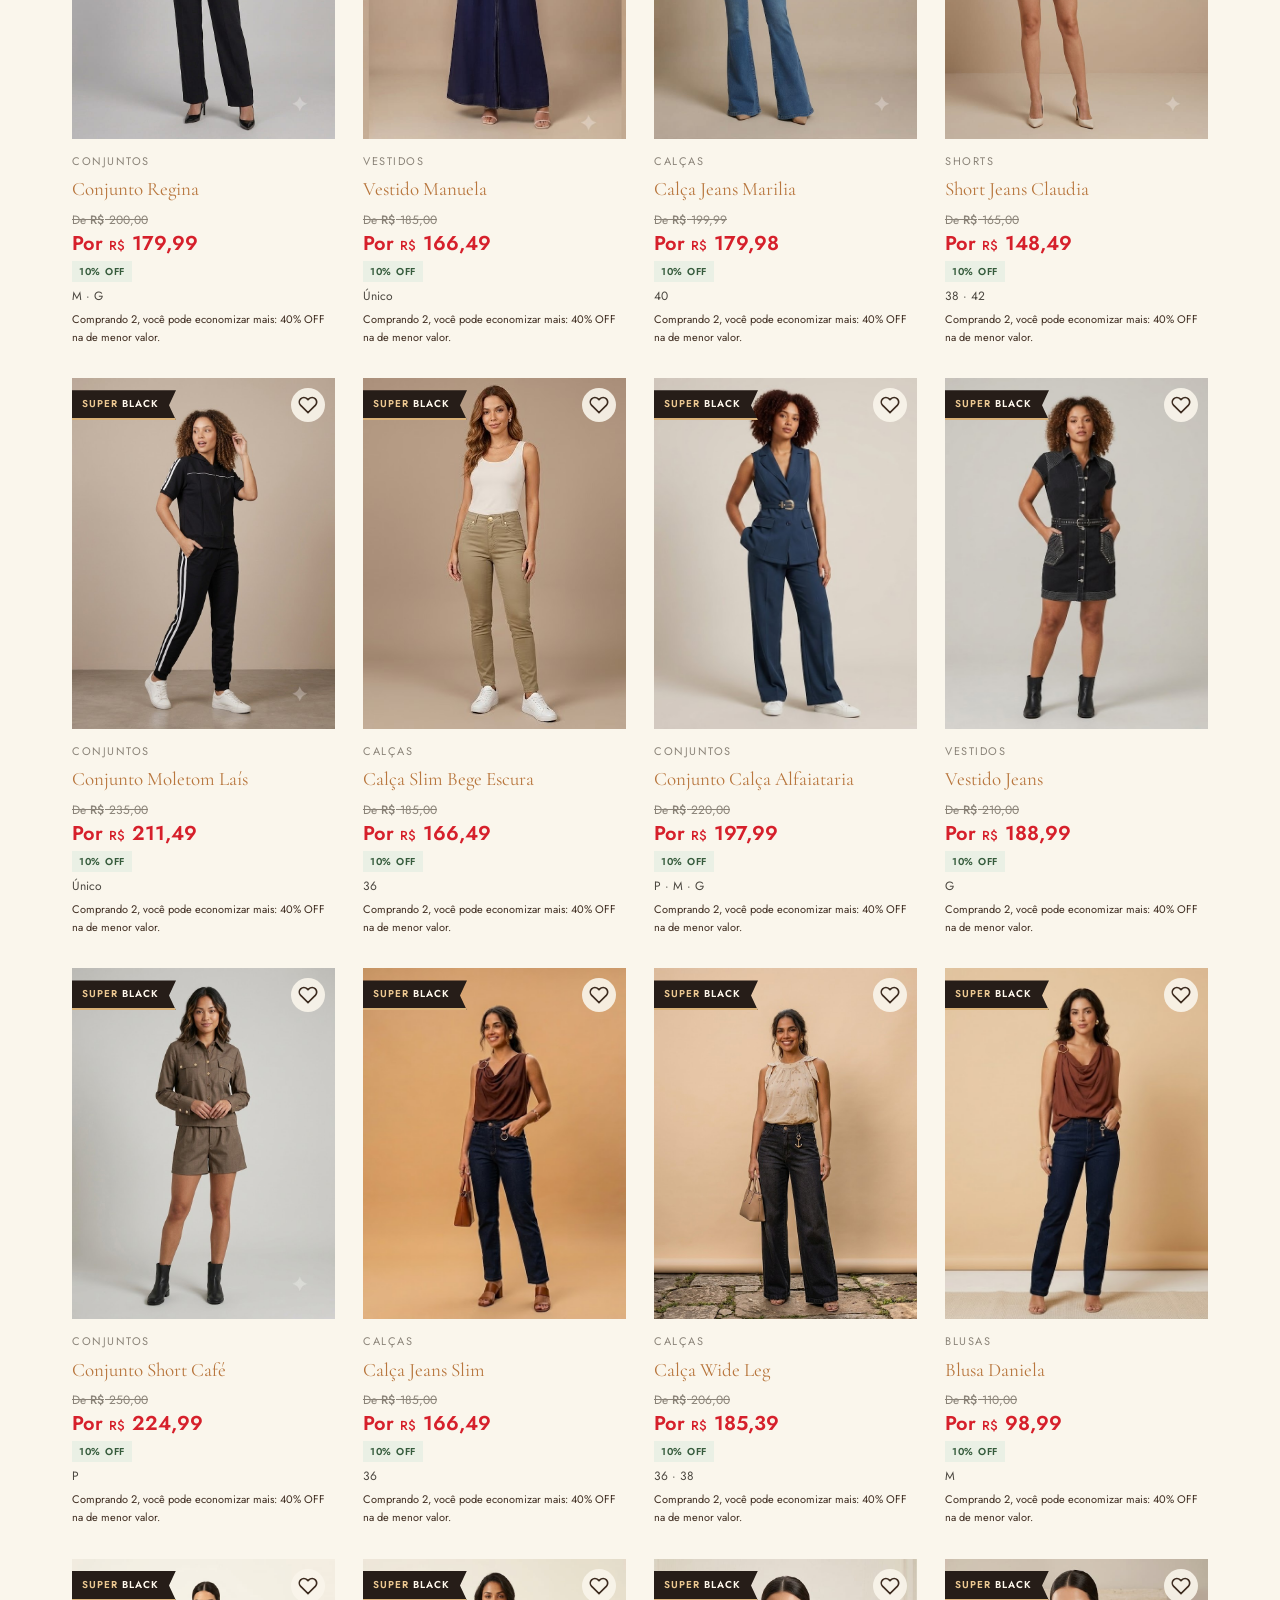
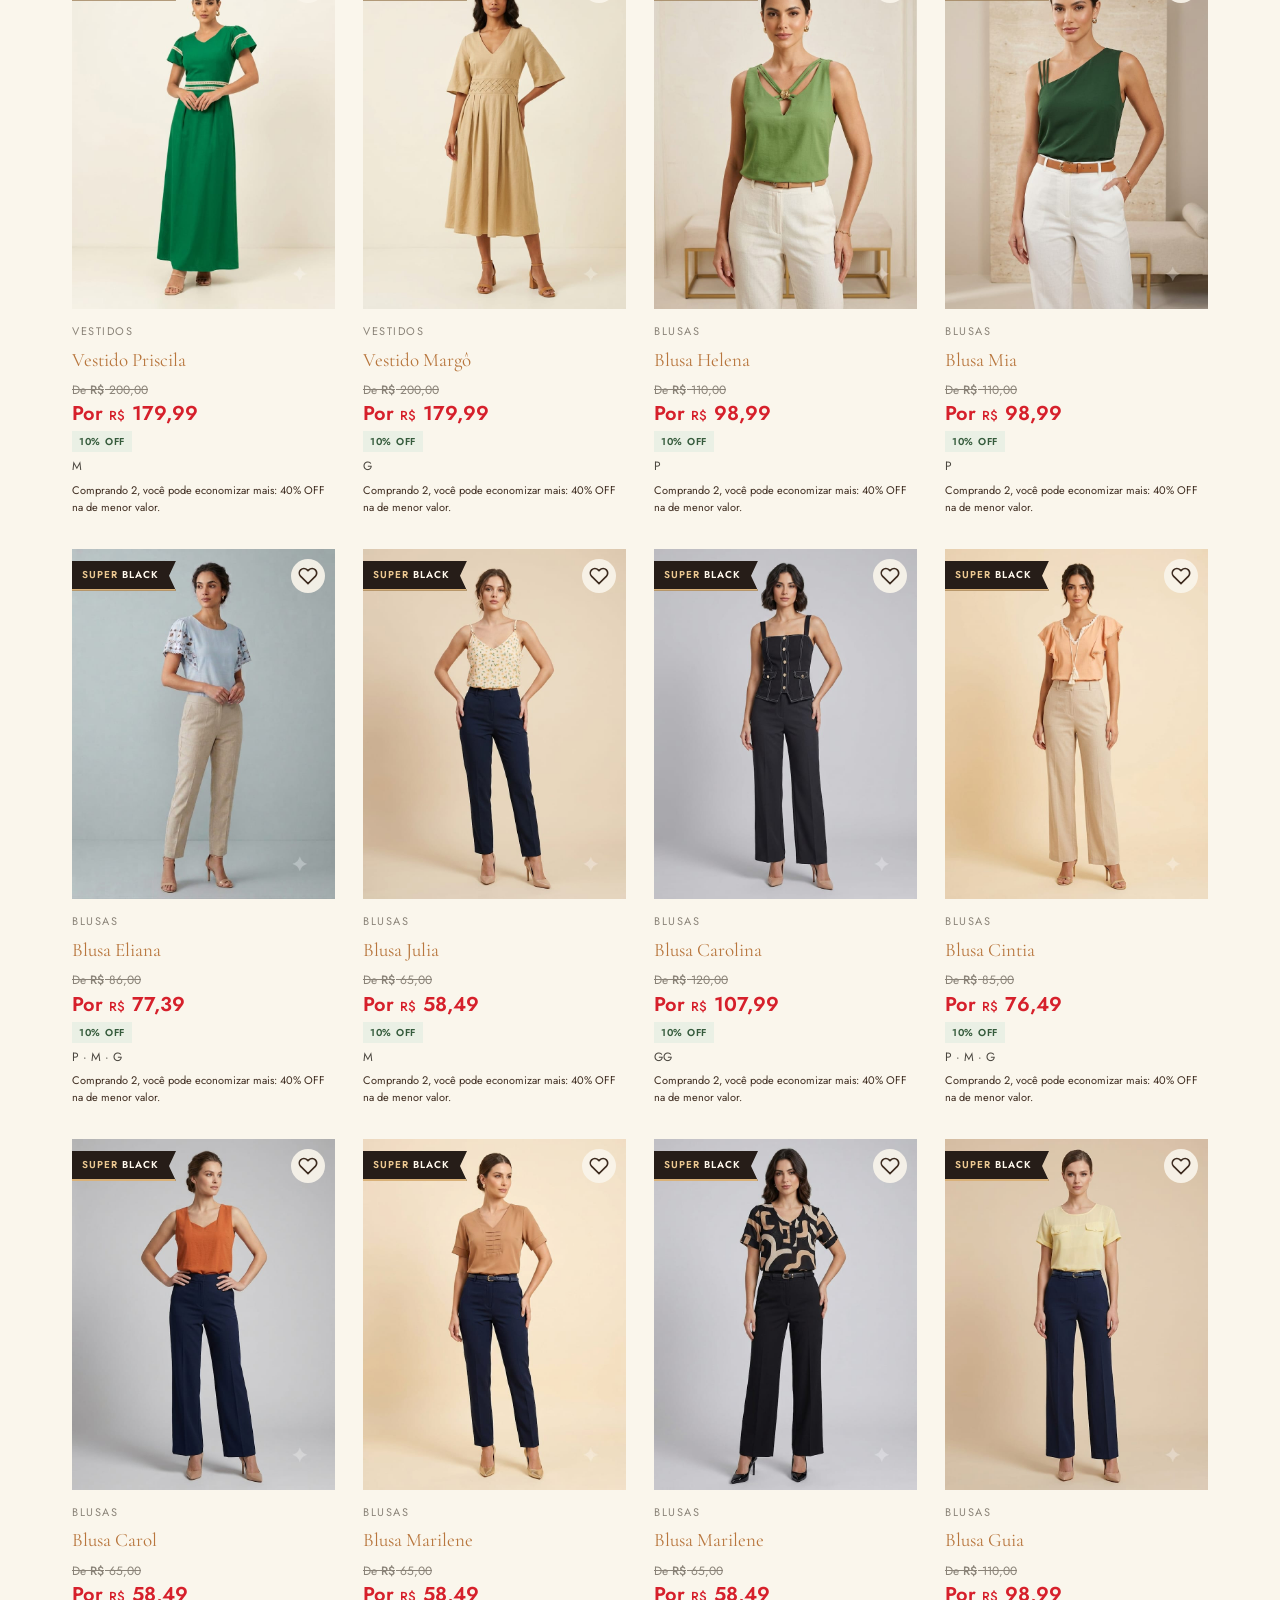
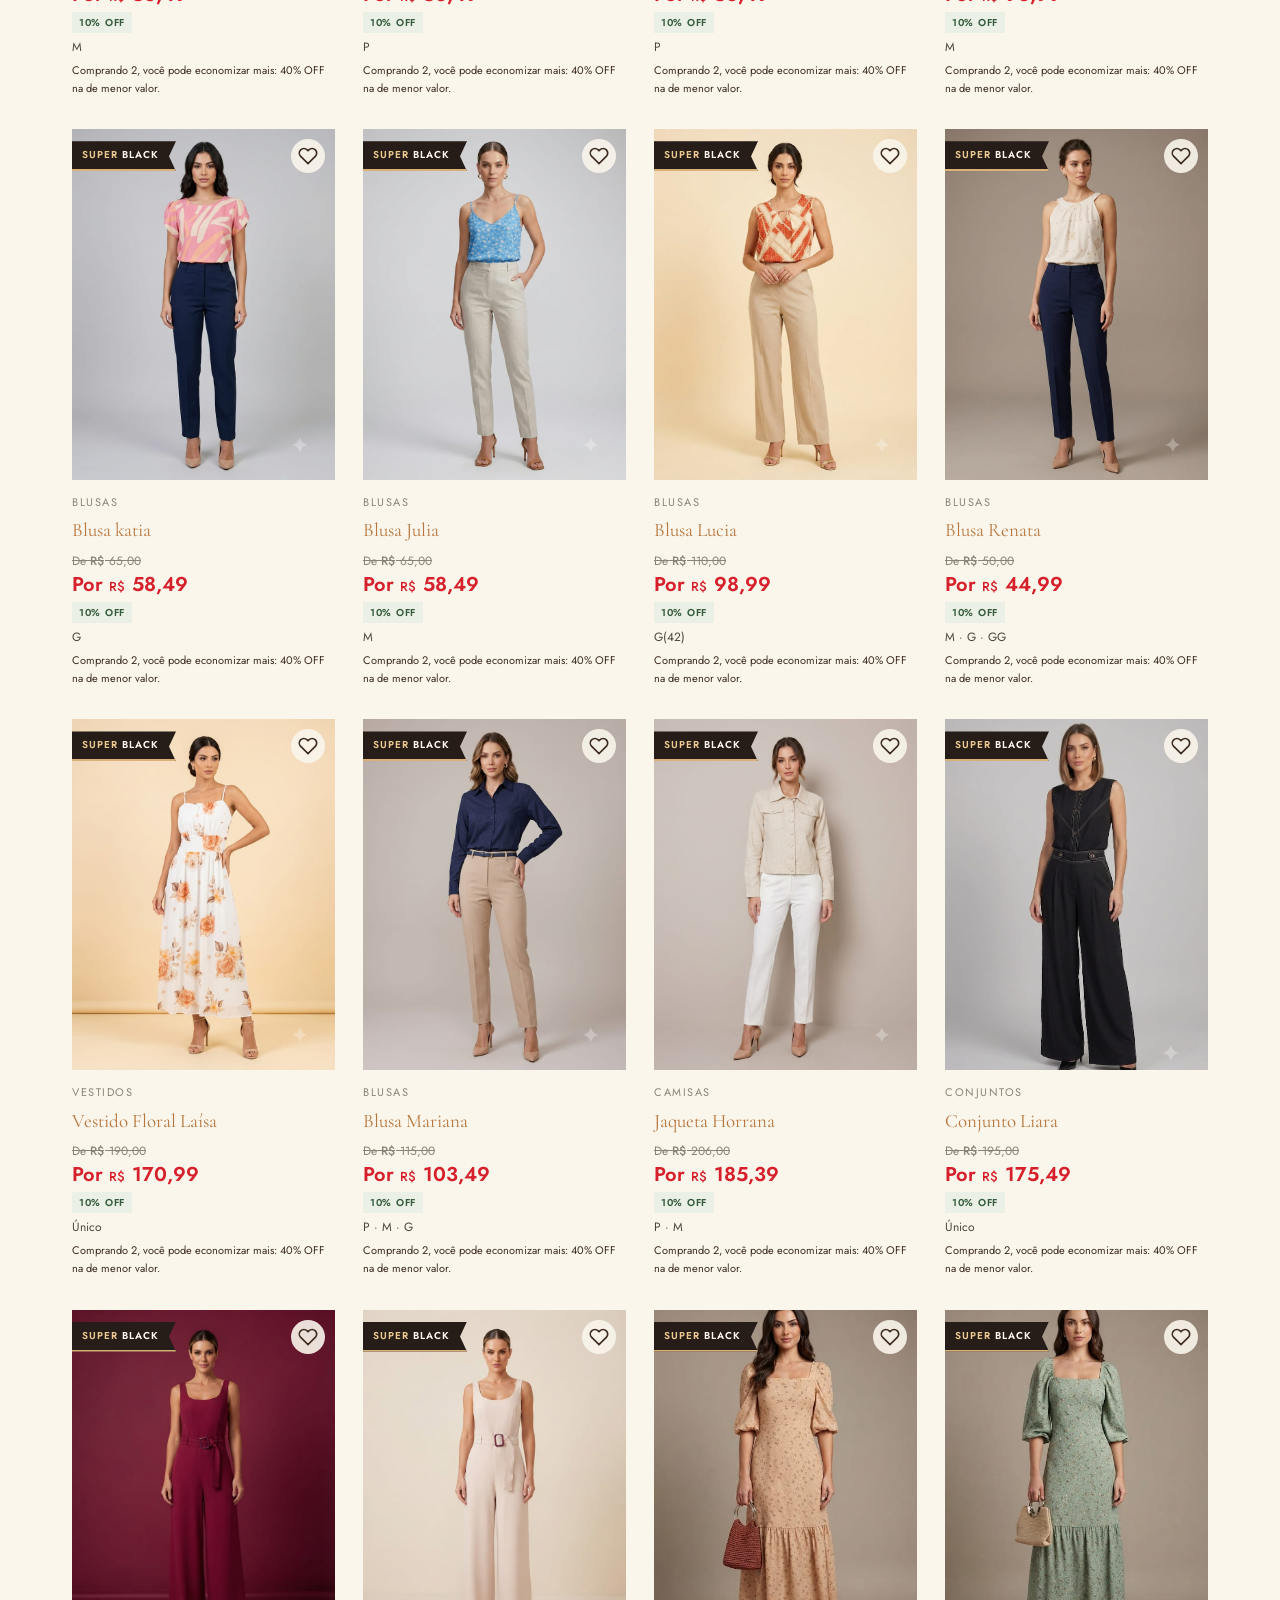
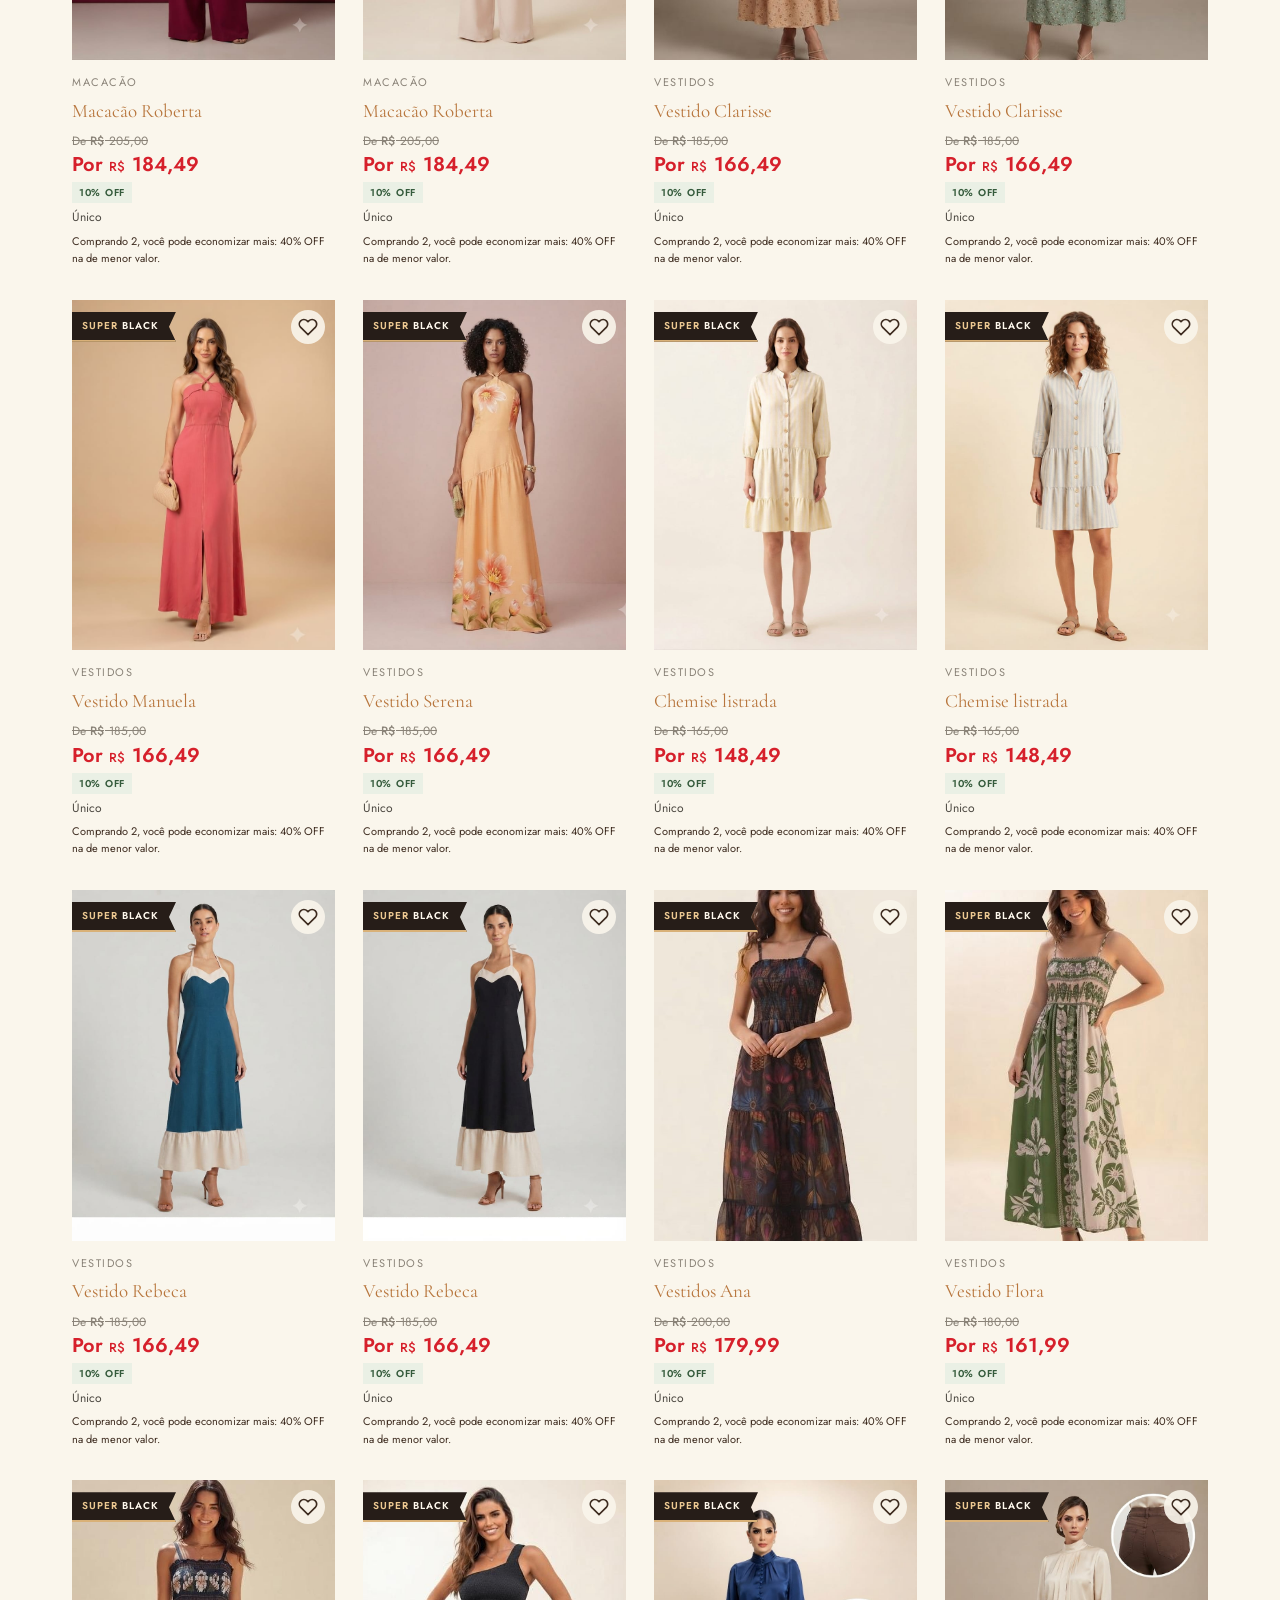
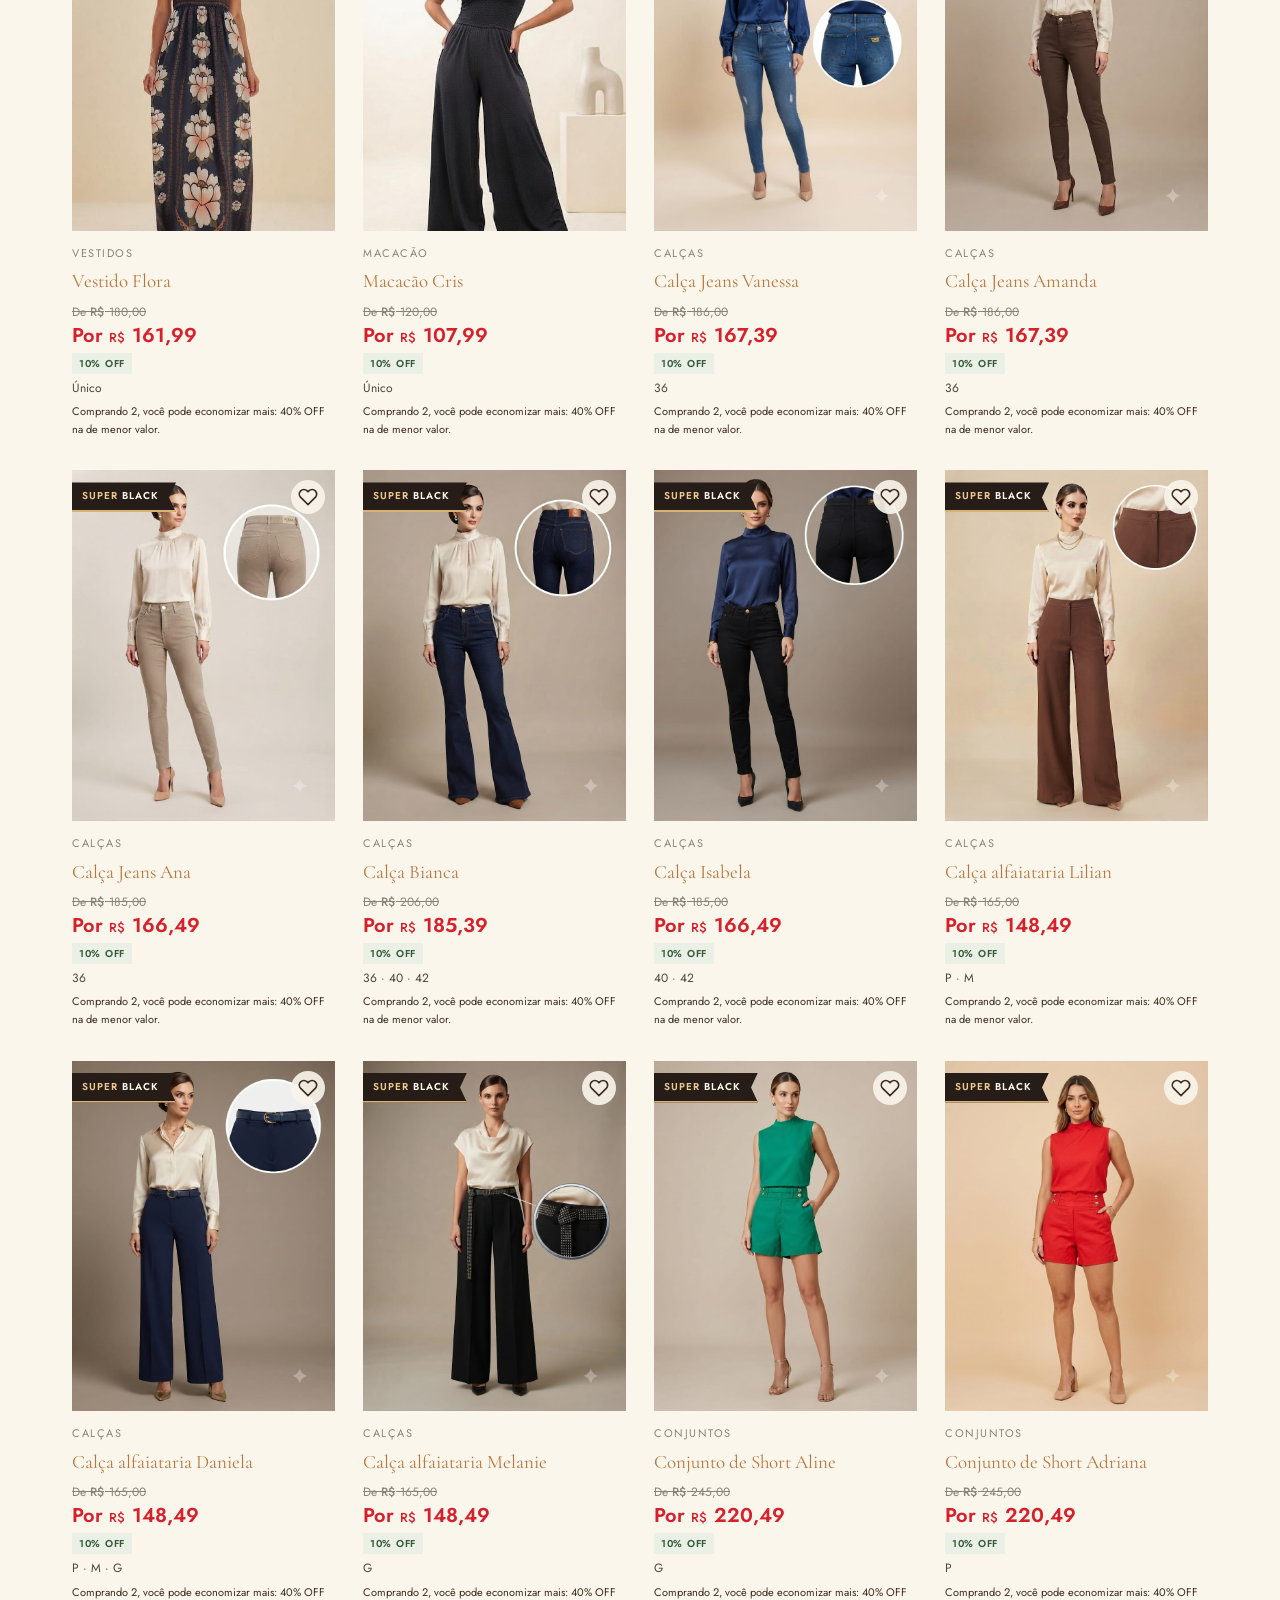
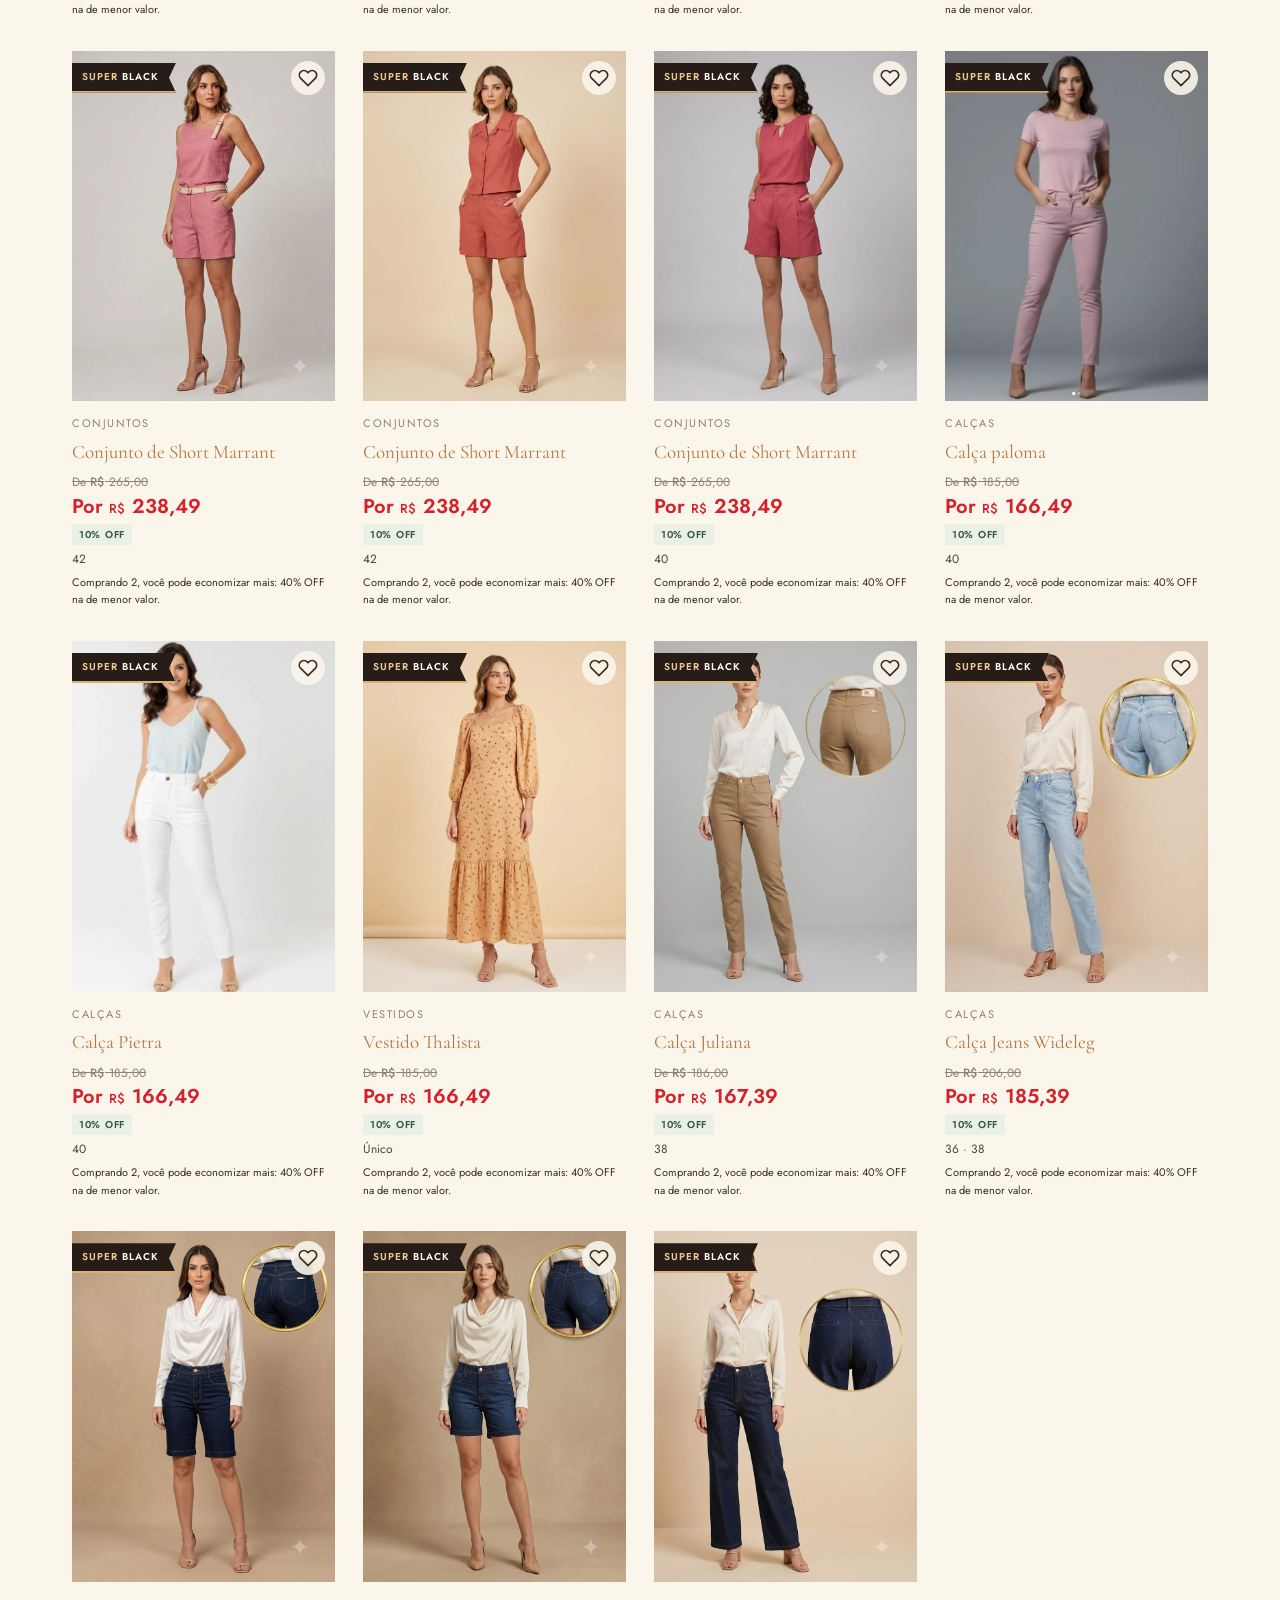
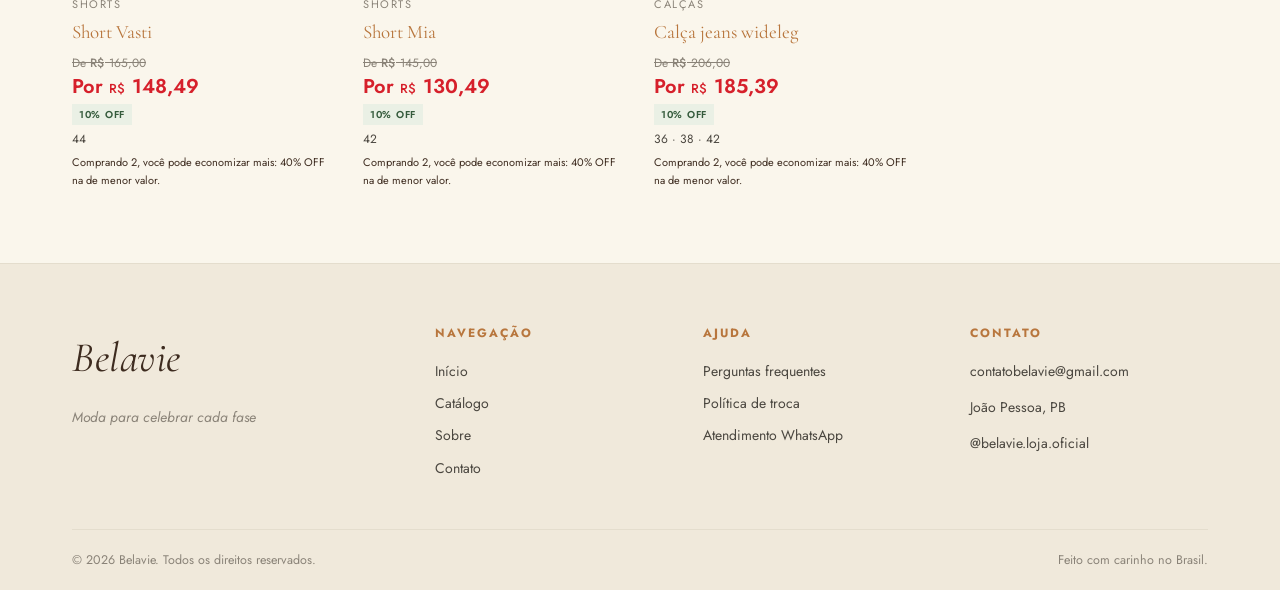
==== commit 30486023: "black friday" ====
--- a/catalogo.html
+++ b/catalogo.html
@@ -11,11 +11,11 @@
 <meta property="og:type" content="website">
 <link rel="preconnect" href="https://fonts.googleapis.com">
 <link href="https://fonts.googleapis.com/css2?family=Cormorant+Garamond:ital,wght@0,400;0,500;0,600;1,400;1,500&family=Jost:wght@300;400;500;600&display=swap" rel="stylesheet">
-<link rel="stylesheet" href="css/style.css">
+<link rel="stylesheet" href="css/style.css"><link rel="stylesheet" href="css/black-friday.css">
 </head>
-<body>
-    <div class="promo-banner" id="promo-banner" data-banner-id="esquenta-black-friday">
-  <span>Esquenta Black Friday: 10% OFF em toda a coleção!</span>
+<body class="catalog-page">
+    <div class="promo-banner" id="promo-banner" data-banner-id="super-black-friday-melhor-oferta">
+  <span>Super Black Friday · 10% OFF ou 40% na menor a cada 2 peças. Aplicamos a melhor oferta, sem acumular.</span>
   <button class="promo-close" id="promo-close" aria-label="Fechar aviso">✕</button>
 </div>
 
@@ -33,7 +33,7 @@
         <li><a href="trocas.html">Trocas</a></li>
       </ul>
     </nav>
-    <div class="header-icons">
+    <div class="header-icons"><a class="bag-link" href="sacola.html" aria-label="Abrir sacola">Sacola <span data-bag-count>0</span></a>
       <a href="favoritos.html" class="icon-btn" aria-label="Favoritos" style="position:relative;">
         <svg width="19" height="19" viewBox="0 0 24 24" fill="none" stroke="currentColor" stroke-width="2">
           <path d="M20.8 4.6a5.5 5.5 0 0 0-7.8 0L12 5.6l-1-1a5.5 5.5 0 0 0-7.8 7.8l1 1L12 21l7.8-7.6 1-1a5.5 5.5 0 0 0 0-7.8z"/>
@@ -50,10 +50,17 @@
   </div>
 </header>
 
-<section class="page-head container">
-  <span class="eyebrow">Catálogo</span>
-  <h1>Nossa coleção</h1>
-  <p>Peças escolhidas com cuidado para compor um guarda-roupa atemporal.</p>
+<section class="campaign-head container">
+ <div class="catalog-black-banner">
+  <div class="catalog-black-photo black-promo-carousel" data-black-carousel><img src="img/foto-capa.jpeg" alt="Super Black Friday Belavie — moda feminina" fetchpriority="high" width="768" height="1024"></div>
+  <div class="catalog-black-copy">
+   <span class="eyebrow">Belavie apresenta</span>
+   <h1><span>Super</span> Black Friday</h1>
+   <p class="catalog-black-offer"><strong>10% OFF</strong> nas peças disponíveis.<br>Compre 2 e você pode economizar mais: <strong>40% OFF</strong> na de menor valor.</p><p class="offer-disclaimer">Aplicamos a melhor oferta. Descontos não cumulativos.</p>
+   <a class="campaign-link" href="#product-grid">Montar meu look <span aria-hidden="true">↗</span></a>
+   <details class="campaign-rules"><summary>Como funciona a oferta</summary><p data-campaign-rules></p></details>
+  </div>
+ </div>
 </section>
 
 <section class="container" style="padding-bottom:70px;">
@@ -72,7 +79,8 @@
     <button class="filter-btn" data-category="Conjuntos">Conjuntos</button>
     <button class="filter-btn" data-category="Macacão">Macacão</button>
   </div>
-  <div class="sort-row">
+  <div class="catalog-tools"><label>Tamanho <select id="size-filter"><option value="">Todos</option></select></label><label><input type="checkbox" id="available-filter" checked> Só disponíveis</label></div>
+<div class="sort-row">
   <label for="sort-select">Ordenar por</label>
   <select id="sort-select">
     <option value="relevance">Relevância</option>
@@ -84,7 +92,7 @@
 
 
 
-  <div class="result-count" id="result-count">8 PEÇAS</div>
+  <div class="result-count" id="result-count" aria-live="polite"></div>
   <div class="product-grid" id="product-grid"></div>
 </section>
 
@@ -129,14 +137,8 @@
 <script src="js/favorites.js"></script>
 <script src="js/products.js"></script>
 <script src="js/script.js"></script>
-<script>
-  // Aplica filtro de categoria vindo pela URL (?cat=Vestidos), se houver
-  const params = new URLSearchParams(window.location.search);
-  const catParam = params.get("cat");
-  if (catParam) {
-    const btn = document.querySelector(`.filter-btn[data-category="${catParam}"]`);
-    if (btn) btn.click();
-  }
-</script>
+<script src="js/bag.js"></script>
+<script src="js/black-carousel.js"></script>
+
 </body>
 </html>
--- a/css/black-friday.css
+++ b/css/black-friday.css
@@ -0,0 +1,89 @@
+/* Super Black Friday — catálogo compacto e sacola */
+.bag-link{font-size:12px;white-space:nowrap;display:flex;gap:5px;align-items:center}.bag-link span{background:var(--brown-dark);color:white;border-radius:50%;min-width:20px;text-align:center}
+.campaign-head{padding-top:30px;padding-bottom:20px;text-align:center}.campaign-head .eyebrow{margin-bottom:4px}.campaign-head h1{font-family:var(--font-display);font-size:38px;line-height:1.1;margin:8px 0}.campaign-head p{margin:8px 0}.campaign-link,.bag-next{display:inline-block;color:var(--brown-dark);text-decoration:underline;text-underline-offset:4px;margin:8px 0}.campaign-rules{font-size:13px;margin:8px 0}.campaign-rules summary{cursor:pointer;text-decoration:underline}.campaign-rules p{max-width:720px;margin:10px auto}.catalog-page .search-box{margin:0 0 12px}.catalog-page .filter-row{display:flex;flex-wrap:nowrap;overflow-x:auto;justify-content:flex-start;gap:8px;padding-bottom:8px;margin-bottom:10px}.catalog-page .filter-btn{flex-shrink:0;padding:9px 13px}.catalog-tools{display:flex;gap:20px;align-items:center;flex-wrap:wrap;font-size:13px}.catalog-tools select,.catalog-page .sort-row select{background:transparent;border:1px solid var(--line);padding:8px;font:inherit}.catalog-page .sort-row{margin:8px 0}.catalog-page .result-count{margin:8px 0}.product-grid{scroll-margin-top:100px}.product-name{display:block}.product-image>a{display:block;width:100%;height:100%}.product-image>a img{width:100%;height:100%;object-fit:cover}.card-sizes{font-size:12px;margin:5px 0;color:var(--text-main)}.card-offer{font-size:11px;margin:4px 0;color:var(--brown-dark)}.purchase-help{font-size:13px;line-height:1.6}.purchase-help a{text-decoration:underline}.color-label{display:block;font-size:13px;margin-top:16px}.color-input{width:100%;padding:12px;border:1px solid var(--line);background:transparent;font:inherit}.size-info-note{display:block!important}.bag-next{display:block;text-align:center}.size-warning{display:block}.bf-offer-note{max-width:400px}.bf-offer-fine{max-width:420px}.bag-page{padding-top:30px;padding-bottom:60px}.bag-page>h1{font:46px var(--font-display);margin:10px 0}.bag-layout{display:grid;grid-template-columns:minmax(0,1.6fr) minmax(280px,1fr);gap:35px;margin-top:25px}.bag-item{display:grid;grid-template-columns:90px 1fr auto;gap:15px;border-bottom:1px solid var(--line);padding:20px 0}.bag-item img{width:90px;height:120px;object-fit:cover}.bag-item h2{font-size:17px;margin:0}.bag-item p{font-size:13px;margin:5px 0;overflow-wrap:anywhere}.bag-item input{width:58px;padding:6px;border:1px solid var(--line);font:inherit;background:transparent}.remove-item{border:0;background:transparent;text-decoration:underline;cursor:pointer;color:var(--text-main);margin-left:10px}.bag-summary{background:var(--bg-cream-dark);padding:24px;align-self:start}.bag-summary h2{font:30px var(--font-display);margin-top:0}.bag-summary p{font-size:14px}.bag-summary>p>strong{float:right}.bag-summary .btn{width:100%;letter-spacing:1px;padding:14px;font-size:12px}.bag-total{border-top:1px solid var(--line);padding-top:14px}.saving{color:#346240}.bag-progress{padding:12px;background:var(--bg-cream);border-left:3px solid var(--accent-gold)}.empty-state{grid-column:1/-1;padding:35px 0;text-align:center}button:disabled{opacity:.5;cursor:not-allowed}a:focus-visible,button:focus-visible,input:focus-visible,select:focus-visible,summary:focus-visible{outline:2px solid var(--accent-gold);outline-offset:4px}
+@media(max-width:768px){.header-icons{gap:12px}.site-header .container{height:66px}.logo{font-size:34px}.campaign-head{padding-top:16px;padding-bottom:12px}.campaign-head h1{font-size:28px}.campaign-head p{font-size:13px}.campaign-head .eyebrow{font-size:10px;letter-spacing:2px}.campaign-rules{font-size:12px}.catalog-page .filter-btn{padding:7px 11px;font-size:10px}.catalog-tools{gap:12px;font-size:12px}.catalog-page .sort-row{font-size:12px}.catalog-page .search-box input{padding:8px 0}.whatsapp-float{bottom:16px;right:12px;width:44px;height:44px}.bag-layout{grid-template-columns:1fr;gap:20px}.bag-item{grid-template-columns:65px 1fr;gap:12px}.bag-item img{width:65px;height:90px}.bag-item>strong{grid-column:2}.bag-summary{padding:20px}.bag-page>h1{font-size:36px}.bf-hero-offer{padding:25px 18px}.bf-offer-note{font-size:18px}.product-detail-info .btn{padding:14px 18px}.product-card .product-name{font-size:15px}.card-offer{font-size:10px}.catalog-page .container{padding-left:16px;padding-right:16px}}
+
+
+/* Foto editorial e identificação da campanha nos cards. */
+.catalog-black-banner { display:grid; grid-template-columns:minmax(0,.8fr) minmax(0,1.2fr); background:#261d18; color:#fff9ee; text-align:left; overflow:hidden; border:1px solid #594330; }
+.catalog-black-photo { position:relative; min-height:290px; overflow:hidden; }
+.catalog-black-photo img { position:absolute; inset:0; width:100%; height:100%; object-fit:cover; object-position:center 25%; }
+.catalog-black-photo::after { content:""; position:absolute; inset:0; background:linear-gradient(90deg,transparent 50%,rgba(38,29,24,.65)); pointer-events:none; }
+.catalog-black-copy { align-self:center; padding:28px 34px; min-width:0; }
+.catalog-black-copy .eyebrow { color:#e7c595; text-align:left; font-size:10px; letter-spacing:3px; }
+.campaign-head .catalog-black-copy h1 { font-family:var(--font-display); font-size:clamp(34px,4.8vw,60px); color:#fff9ee; line-height:1; margin:10px 0 14px; }
+.catalog-black-copy h1>span { display:block; font:500 13px var(--font-body); letter-spacing:5px; text-transform:uppercase; color:#e7c595; margin-bottom:7px; }
+.campaign-head .catalog-black-offer { max-width:390px; font-size:17px; line-height:1.5; }
+.catalog-black-offer strong { color:#f0ce99; white-space:nowrap; }
+.catalog-black-copy .campaign-link { display:inline-flex; align-items:center; gap:25px; background:#efd8b3; color:#261d18; padding:11px 19px; text-decoration:none; font-size:12px; font-weight:600; letter-spacing:1px; margin:14px 0 5px; }
+.catalog-black-copy .campaign-link:hover { background:#fff1db; }
+.catalog-black-copy .campaign-rules { color:#e9ddcd; font-size:11px; }
+.catalog-black-copy .campaign-rules p { font-size:12px; line-height:1.5; margin:10px 0 0; }
+.super-black-ribbon { position:absolute; top:12px; left:0; z-index:2; pointer-events:none; display:inline-flex; gap:4px; align-items:center; padding:8px 17px 8px 10px; background:#261d18; color:#fff9ee; border-bottom:2px solid #d9b178; font:600 10px var(--font-body); letter-spacing:1px; line-height:1.2; clip-path:polygon(0 0,100% 0,calc(100% - 7px) 50%,100% 100%,0 100%); }
+.super-black-ribbon>span { color:#edc992; }
+@media(max-width:768px) {
+ .catalog-black-banner { grid-template-columns:minmax(0,.65fr) minmax(0,1fr); }
+ .catalog-black-photo { min-height:235px; }
+ .catalog-black-photo img { object-position:49% 20%; }
+ .catalog-black-copy { padding:18px 14px; }
+ .campaign-head .catalog-black-copy .eyebrow { font-size:8px; letter-spacing:1.5px; }
+ .campaign-head .catalog-black-copy h1 { font-size:32px; margin:8px 0 10px; }
+ .catalog-black-copy h1>span { font-size:10px; letter-spacing:3px; }
+ .campaign-head .catalog-black-offer { font-size:12px; line-height:1.5; }
+ .catalog-black-copy .campaign-link { padding:9px 11px; font-size:10px; gap:12px; letter-spacing:.4px; margin-top:10px; }
+ .catalog-black-copy .campaign-rules { font-size:10px; margin:6px 0 0; }
+ .super-black-ribbon { top:9px; font-size:8px; letter-spacing:.5px; padding:7px 13px 7px 8px; gap:3px; }
+}
+@media(max-width:359px) { .campaign-head .catalog-black-copy h1 { font-size:27px; } .catalog-black-copy { padding:15px 10px; } }
+
+/* Oferta individual e comparação transparente na sacola. */
+.single-offer-label{display:inline-block;font:600 10px var(--font-body);letter-spacing:.7px;color:#355b3c;background:#eaf0e5;padding:3px 7px;margin-top:5px}
+.catalog-black-copy .offer-disclaimer{font-size:11px;line-height:1.5;color:#e7c595;margin:8px 0}
+.offer-comparison{font-size:13px;margin:14px 0}.offer-comparison summary{cursor:pointer;text-decoration:underline;text-underline-offset:3px}.offer-comparison p{margin:8px 0}.bag-progress p{margin:7px 0 0}.product-price .price-old,.product-detail-price .price-old{text-decoration:line-through}.product-price .price-old small,.product-detail-price .price-old small{font-size:inherit}
+@media(max-width:768px){.catalog-black-copy .offer-disclaimer{font-size:10px}.catalog-black-copy{padding-top:14px;padding-bottom:14px}.product-card .card-offer{line-height:1.5}}
+
+
+/* Carrossel editorial: as condições ao lado continuam fixas. */
+.black-promo-carousel{position:relative!important;display:block!important;overflow:hidden;background:#261d18;min-width:0;isolation:isolate;min-height:440px}
+.black-promo-carousel::after{display:none!important}
+.black-slides,.black-slide{position:absolute;inset:0}
+.black-slide{opacity:0;visibility:hidden;pointer-events:none;transition:opacity .7s ease,visibility .7s ease}
+.black-slide.is-current{opacity:1;visibility:visible;pointer-events:auto}
+.black-promo-carousel .black-slide>img{position:absolute;inset:0;width:100%;height:100%;object-fit:cover;object-position:center 20%;filter:none}
+.black-slide::after{content:"";position:absolute;inset:0;background:linear-gradient(180deg,rgba(24,17,12,.03) 15%,rgba(24,17,12,.55) 47%,rgba(24,17,12,.97) 100%);pointer-events:none}
+.black-slide-copy{position:absolute;bottom:57px;left:24px;right:24px;z-index:1;color:#fff9ee;text-align:left}
+.black-slide-kicker{font:500 10px var(--font-body);letter-spacing:2px;color:#f0ce99}
+.black-slide-copy h2{font:600 clamp(34px,4.8vw,60px) var(--font-display);line-height:1;margin:8px 0;color:#fff9ee}
+.black-slide-copy .black-slide-offer{font-size:16px;line-height:1.35;margin:5px 0 10px;max-width:320px}
+.black-slide-copy a{display:inline-block;color:#f5d7a7;font-size:13px;text-decoration:underline;text-underline-offset:4px}
+.black-slide-copy .black-slide-price{font-size:14px;margin:8px 0}
+.black-slide-price s{font-size:11px;color:#dfd1c1;margin-right:7px}
+.black-slide-copy small{display:block;font-size:10px;line-height:1.4;margin-top:8px}
+.black-carousel-controls{position:absolute;z-index:3;bottom:10px;left:16px;right:16px;display:flex;align-items:center;justify-content:center;gap:5px}
+.black-carousel-controls>button{width:34px;height:34px;border:1px solid #ac8a60;border-radius:50%;color:#fff9ee;background:#261d18;cursor:pointer;font:20px var(--font-body);padding:0}
+.black-carousel-controls [data-black-pause]{font-size:13px;margin-left:7px}
+.black-carousel-dots{display:flex;align-items:center;gap:0}
+.black-carousel-dots button{position:relative;width:22px;height:32px;border:0;background:transparent;cursor:pointer;padding:0}
+.black-carousel-dots button::after{content:"";position:absolute;width:6px;height:6px;top:13px;left:8px;border-radius:50%;background:#978573}
+.black-carousel-dots button[aria-current="true"]::after{background:#f0ce99;box-shadow:0 0 0 2px #f0ce9933}
+.catalog-black-banner .black-promo-carousel{min-height:370px}
+.catalog-black-banner .black-slide-copy h2{font-size:44px}
+@media(max-width:768px){
+ .bf-hero .black-promo-carousel{min-height:365px}
+ .catalog-black-banner .black-promo-carousel{min-height:330px}
+ .black-slide-copy{left:16px;right:16px;bottom:55px}
+ .catalog-black-banner .black-slide-copy{left:10px;right:10px}
+ .catalog-black-banner .black-slide-copy h2{font-size:29px}
+ .catalog-black-banner .black-slide-kicker{font-size:8px;letter-spacing:.8px}
+ .catalog-black-banner .black-slide-offer{font-size:12px}
+ .catalog-black-banner .black-slide-copy a{font-size:11px}
+ .catalog-black-banner .black-slide-copy small{font-size:9px}
+ .catalog-black-banner .black-slide-price{font-size:12px}
+ .catalog-black-banner .black-slide-price s{display:block;font-size:10px}
+ .catalog-black-banner .black-carousel-controls{left:3px;right:3px;gap:1px;flex-wrap:wrap}
+ .catalog-black-banner .black-carousel-controls>button{width:24px;height:28px;font-size:17px}
+ .catalog-black-banner .black-carousel-controls [data-black-pause]{font-size:10px;margin-left:0}
+ .catalog-black-banner .black-carousel-dots button{width:13px}
+ .catalog-black-banner .black-carousel-dots button::after{left:4px;width:5px;height:5px}
+}
+@media(prefers-reduced-motion:reduce){.black-slide{transition:none}}
